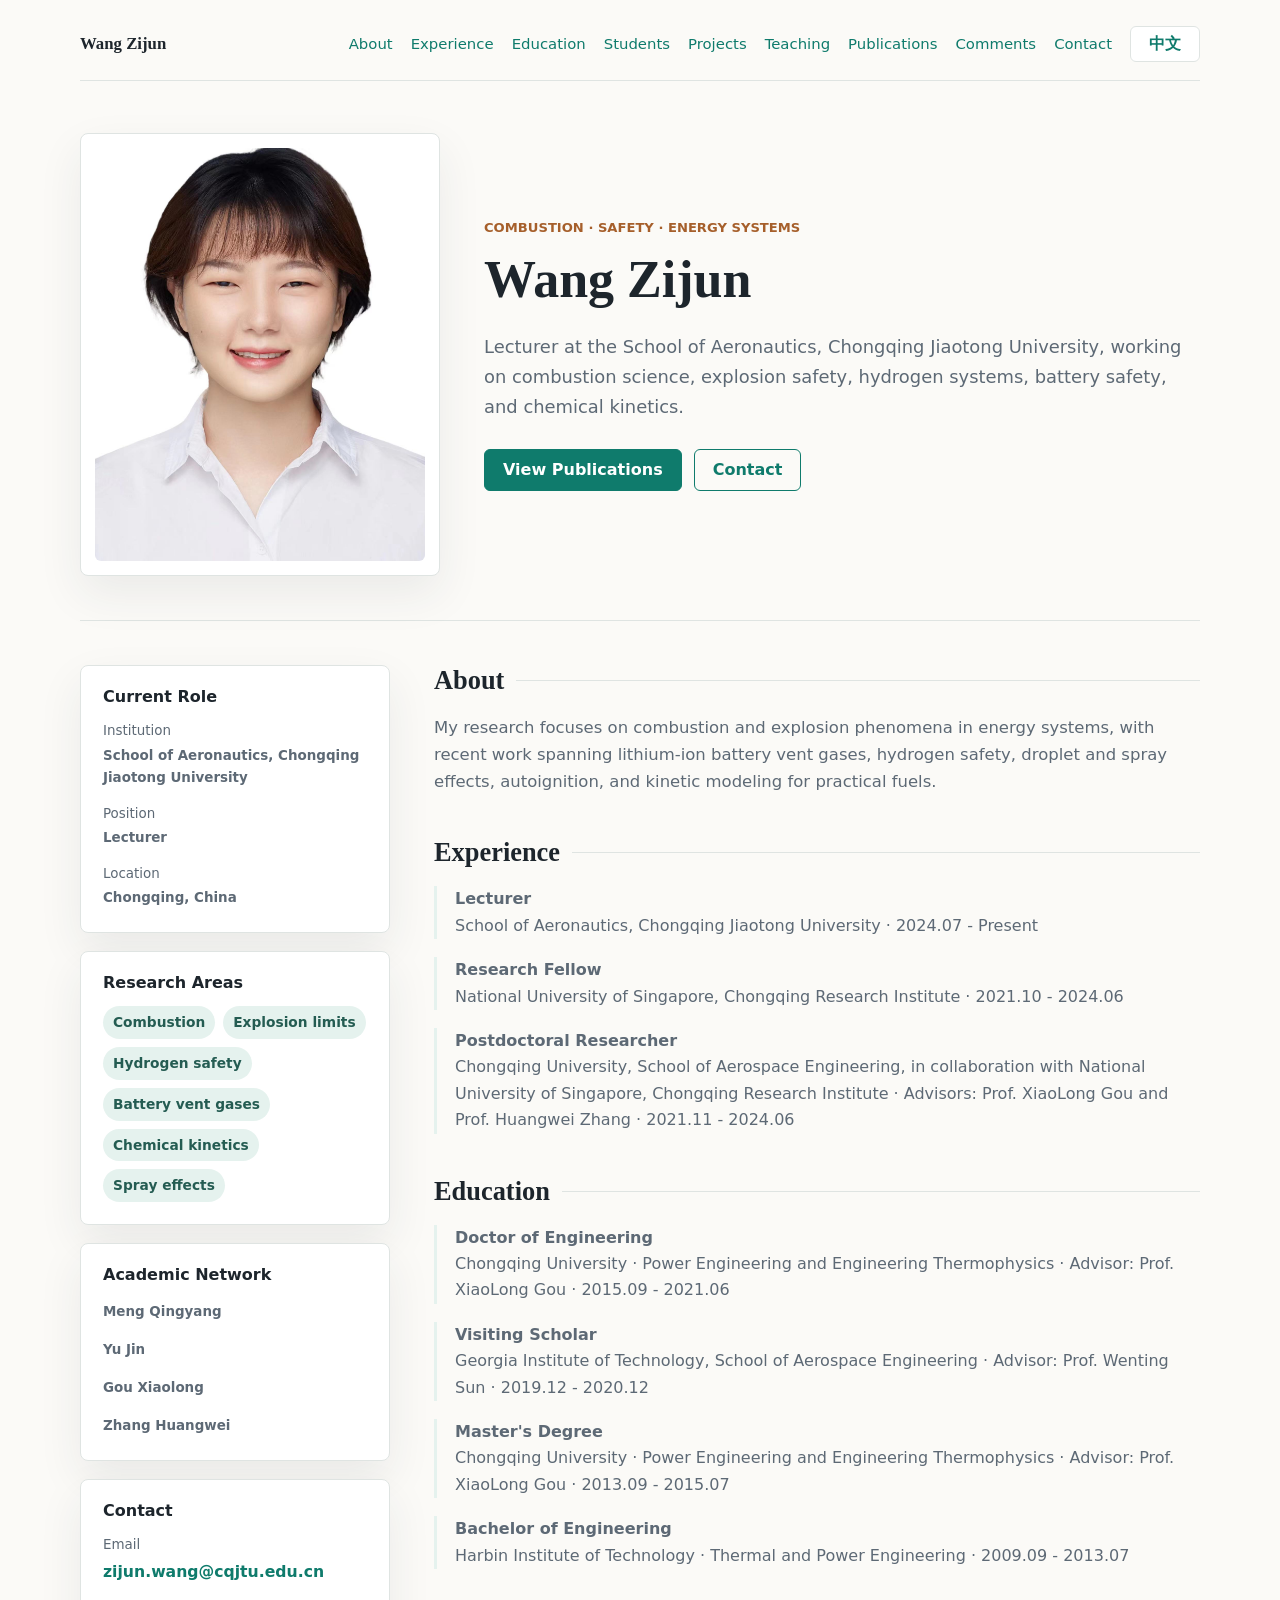
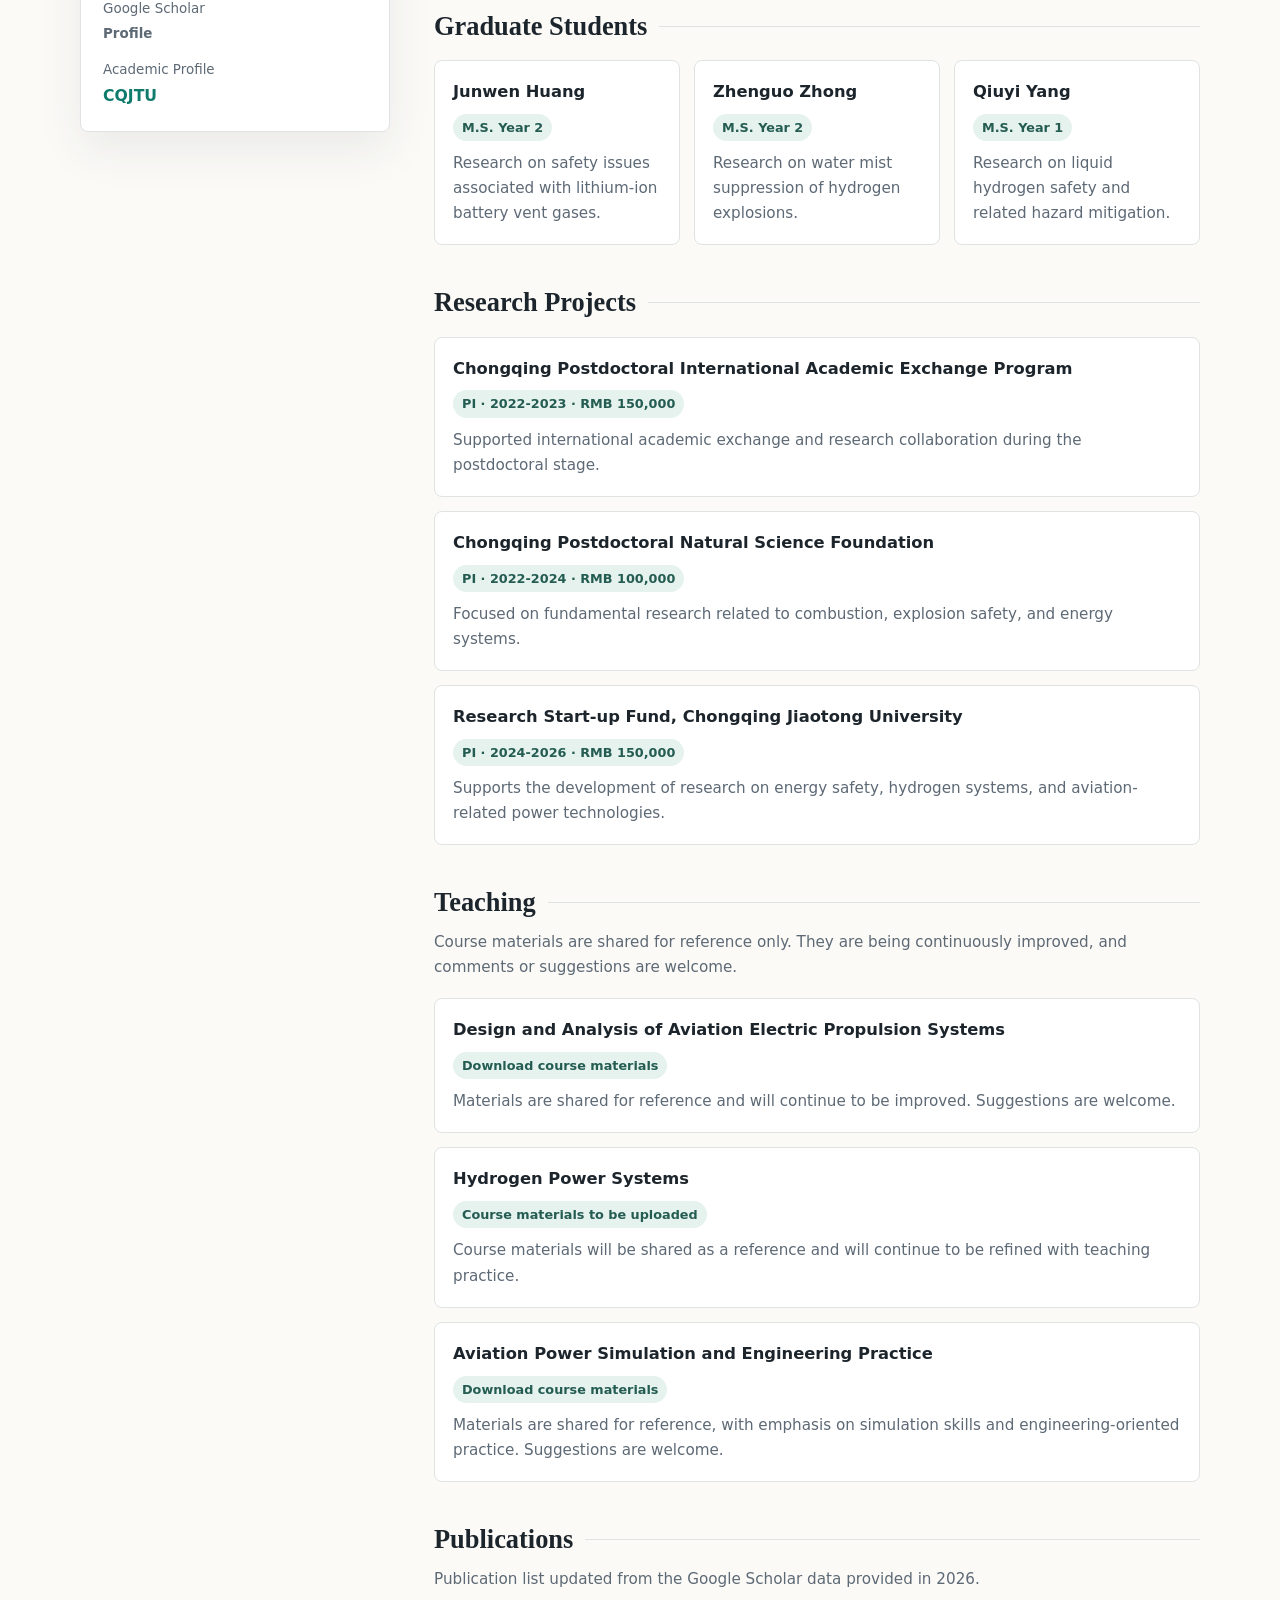
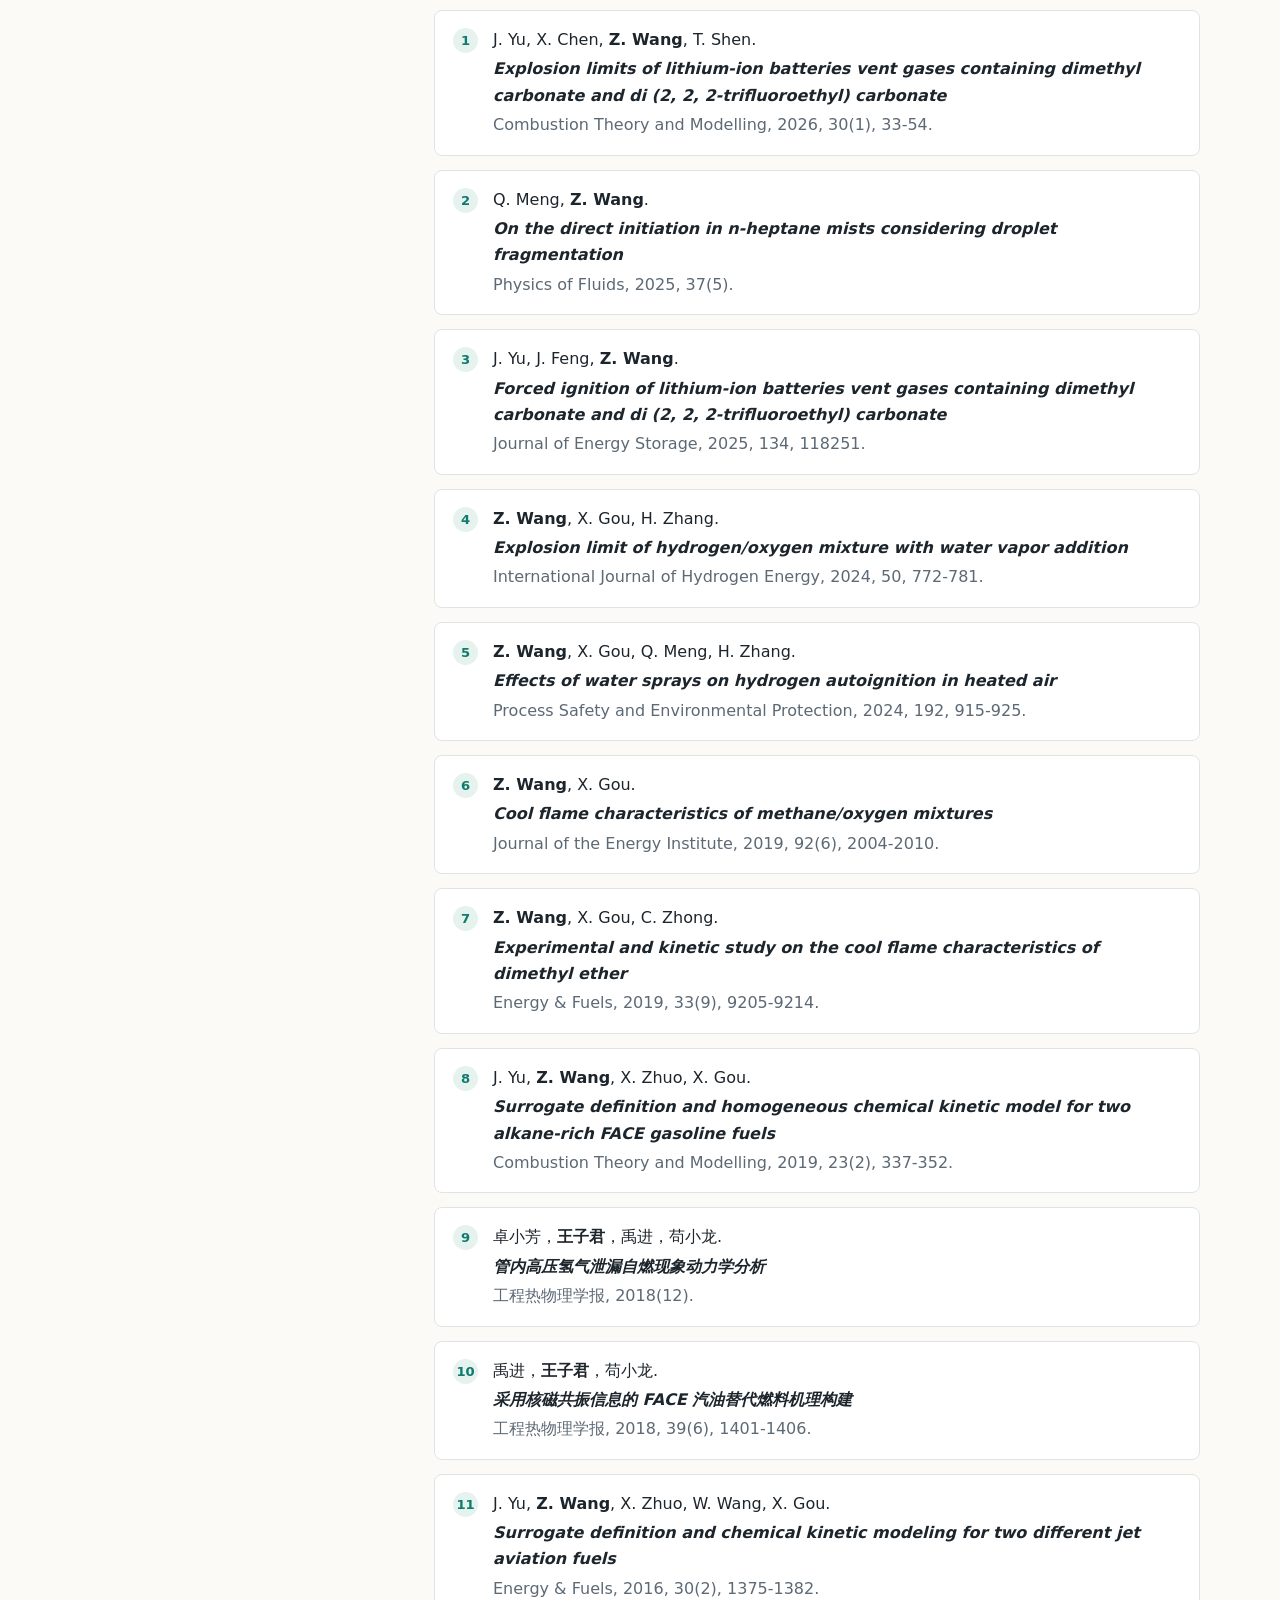
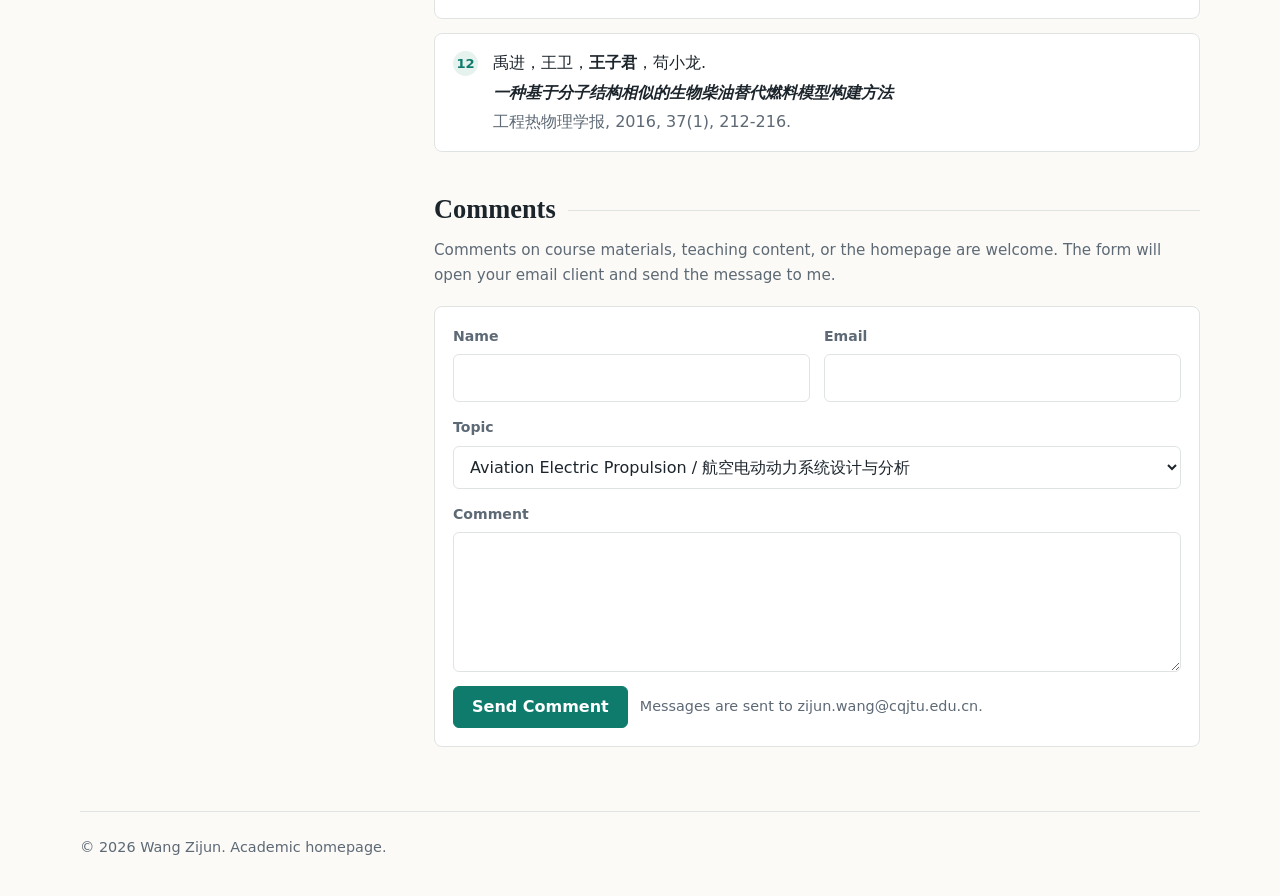
==== index.html @ e77af35c "Add publisher links to publications" ====
<!DOCTYPE html>
<html lang="en">

<head>
    <meta charset="UTF-8">
    <meta name="viewport" content="width=device-width, initial-scale=1.0">
    <meta name="description" content="Academic homepage of Wang Zijun, Lecturer at Chongqing Jiaotong University.">
    <title>Wang Zijun | Academic Homepage</title>
    <style>
        :root {
            --ink: #1d252c;
            --muted: #5d6975;
            --paper: #fbfaf7;
            --panel: #ffffff;
            --line: #dfe4e2;
            --accent: #0f7b6c;
            --accent-soft: #e5f2ee;
            --warm: #a65f2b;
            --shadow: 0 18px 45px rgba(35, 48, 58, 0.08);
        }

        * {
            box-sizing: border-box;
        }

        html {
            scroll-behavior: smooth;
        }

        body {
            margin: 0;
            color: var(--ink);
            background: var(--paper);
            font-family: Inter, ui-sans-serif, system-ui, -apple-system, BlinkMacSystemFont, "Segoe UI", sans-serif;
            line-height: 1.65;
        }

        body[data-lang="en"] .zh,
        body[data-lang="zh"] .en {
            display: none;
        }

        a {
            color: var(--accent);
            text-decoration: none;
            text-underline-offset: 4px;
        }

        a:hover,
        a:focus {
            text-decoration: underline;
        }

        button {
            font: inherit;
        }

        .page {
            width: min(1120px, calc(100% - 40px));
            margin: 0 auto;
        }

        .site-header {
            position: sticky;
            top: 0;
            z-index: 20;
            display: flex;
            align-items: center;
            justify-content: space-between;
            gap: 24px;
            padding: 26px 0 18px;
            background: rgba(251, 250, 247, 0.96);
            border-bottom: 1px solid var(--line);
            backdrop-filter: blur(10px);
        }

        .site-title {
            color: var(--ink);
            font-family: Georgia, "Times New Roman", serif;
            font-size: 1.05rem;
            font-weight: 700;
        }

        .header-actions {
            display: flex;
            align-items: center;
            justify-content: flex-end;
            gap: 18px;
        }

        .nav {
            display: flex;
            flex-wrap: wrap;
            justify-content: flex-end;
            gap: 10px 18px;
            font-size: 0.93rem;
        }

        .language-toggle {
            min-width: 70px;
            min-height: 36px;
            border: 1px solid var(--line);
            border-radius: 6px;
            background: var(--panel);
            color: var(--accent);
            cursor: pointer;
            font-weight: 700;
        }

        .language-toggle:hover,
        .language-toggle:focus {
            border-color: var(--accent);
        }

        .hero {
            display: grid;
            grid-template-columns: minmax(260px, 360px) 1fr;
            gap: 44px;
            align-items: center;
            padding: 52px 0 44px;
            border-bottom: 1px solid var(--line);
        }

        .portrait-wrap {
            background: var(--panel);
            border: 1px solid var(--line);
            border-radius: 8px;
            box-shadow: var(--shadow);
            padding: 14px;
        }

        .profile-image {
            display: block;
            width: 100%;
            aspect-ratio: 4 / 5;
            object-fit: cover;
            border-radius: 6px;
        }

        .eyebrow {
            margin: 0 0 10px;
            color: var(--warm);
            font-size: 0.82rem;
            font-weight: 700;
            letter-spacing: 0;
            text-transform: uppercase;
        }

        h1,
        h2,
        h3 {
            margin: 0;
            line-height: 1.18;
        }

        h1 {
            max-width: 780px;
            font-family: Georgia, "Times New Roman", serif;
            font-size: 3.25rem;
            font-weight: 700;
        }

        .lead {
            max-width: 730px;
            margin: 22px 0 0;
            color: var(--muted);
            font-size: 1.12rem;
        }

        .hero-actions {
            display: flex;
            flex-wrap: wrap;
            gap: 12px;
            margin-top: 28px;
        }

        .button {
            display: inline-flex;
            align-items: center;
            justify-content: center;
            min-height: 42px;
            padding: 0 18px;
            border: 1px solid var(--accent);
            border-radius: 6px;
            background: var(--accent);
            color: #ffffff;
            font-weight: 700;
        }

        .button.secondary {
            background: transparent;
            color: var(--accent);
        }

        .content-grid {
            display: grid;
            grid-template-columns: minmax(220px, 310px) minmax(0, 1fr);
            gap: 44px;
            padding: 44px 0 64px;
        }

        .sidebar {
            position: sticky;
            top: 24px;
            align-self: start;
        }

        .info-panel {
            background: var(--panel);
            border: 1px solid var(--line);
            border-radius: 8px;
            padding: 22px;
            box-shadow: var(--shadow);
        }

        .info-panel + .info-panel {
            margin-top: 18px;
        }

        .info-panel h2 {
            margin-bottom: 14px;
            font-size: 1rem;
        }

        .fact-list,
        .link-list {
            display: grid;
            gap: 14px;
            margin: 0;
            padding: 0;
            list-style: none;
        }

        .fact-list span,
        .link-list span {
            display: block;
            color: var(--muted);
            font-size: 0.84rem;
        }

        .fact-list strong,
        .link-list strong {
            display: block;
            margin-top: 2px;
            font-size: 0.98rem;
        }

        .tag-list {
            display: flex;
            flex-wrap: wrap;
            gap: 8px;
            margin: 0;
            padding: 0;
            list-style: none;
        }

        .tag-list li {
            padding: 5px 10px;
            border-radius: 999px;
            background: var(--accent-soft);
            color: #245c52;
            font-size: 0.86rem;
            font-weight: 650;
        }

        .main-content {
            display: grid;
            gap: 42px;
        }

        section {
            scroll-margin-top: 24px;
        }

        section > h2 {
            display: flex;
            align-items: center;
            gap: 12px;
            margin-bottom: 18px;
            font-family: Georgia, "Times New Roman", serif;
            font-size: 1.65rem;
        }

        section > h2::after {
            content: "";
            height: 1px;
            flex: 1;
            background: var(--line);
        }

        .section-copy {
            max-width: 760px;
            margin: 0;
            color: var(--muted);
            font-size: 1.03rem;
        }

        .timeline {
            display: grid;
            gap: 18px;
            margin: 0;
            padding: 0;
            list-style: none;
        }

        .timeline li {
            padding-left: 18px;
            border-left: 3px solid var(--accent-soft);
        }

        .timeline strong {
            display: block;
            color: var(--ink);
        }

        .timeline span {
            display: block;
            color: var(--muted);
        }

        .student-list {
            display: grid;
            grid-template-columns: repeat(3, minmax(0, 1fr));
            gap: 14px;
            margin: 0;
            padding: 0;
            list-style: none;
        }

        .student-list li {
            min-height: 150px;
            padding: 18px;
            border: 1px solid var(--line);
            border-radius: 8px;
            background: var(--panel);
        }

        .student-list strong {
            display: block;
            font-size: 1.02rem;
        }

        .student-year {
            display: inline-block;
            margin: 8px 0 10px;
            padding: 3px 9px;
            border-radius: 999px;
            background: var(--accent-soft);
            color: #245c52;
            font-size: 0.8rem;
            font-weight: 700;
        }

        .student-list p {
            margin: 0;
            color: var(--muted);
            font-size: 0.95rem;
        }

        .project-list,
        .course-list {
            display: grid;
            gap: 14px;
            margin: 0;
            padding: 0;
            list-style: none;
        }

        .project-list li,
        .course-list li {
            padding: 18px;
            border: 1px solid var(--line);
            border-radius: 8px;
            background: var(--panel);
        }

        .project-list strong,
        .course-list strong {
            display: block;
            font-size: 1.02rem;
        }

        .project-meta,
        .material-status {
            display: inline-block;
            margin: 8px 0 10px;
            padding: 3px 9px;
            border-radius: 999px;
            background: var(--accent-soft);
            color: #245c52;
            font-size: 0.8rem;
            font-weight: 700;
        }

        .material-link {
            color: #245c52;
        }

        .project-list p,
        .course-list p {
            margin: 0;
            color: var(--muted);
            font-size: 0.95rem;
        }

        .teaching-note {
            margin: -6px 0 18px;
            color: var(--muted);
            font-size: 0.95rem;
        }

        .comment-form {
            display: grid;
            gap: 14px;
            padding: 18px;
            border: 1px solid var(--line);
            border-radius: 8px;
            background: var(--panel);
        }

        .form-grid {
            display: grid;
            grid-template-columns: repeat(2, minmax(0, 1fr));
            gap: 14px;
        }

        .form-field {
            display: grid;
            gap: 6px;
        }

        .form-field label {
            color: var(--muted);
            font-size: 0.88rem;
            font-weight: 700;
        }

        .form-field input,
        .form-field select,
        .form-field textarea {
            width: 100%;
            border: 1px solid var(--line);
            border-radius: 6px;
            padding: 10px 12px;
            background: #ffffff;
            color: var(--ink);
            font: inherit;
        }

        .form-field textarea {
            min-height: 140px;
            resize: vertical;
        }

        .form-actions {
            display: flex;
            flex-wrap: wrap;
            align-items: center;
            gap: 12px;
        }

        .form-note {
            margin: 0;
            color: var(--muted);
            font-size: 0.9rem;
        }

        .publication-note {
            margin: -6px 0 18px;
            color: var(--muted);
            font-size: 0.95rem;
        }

        .publication-list {
            display: grid;
            gap: 14px;
            margin: 0;
            padding: 0;
            list-style: none;
            counter-reset: publications;
        }

        .publication-list li {
            position: relative;
            min-height: 54px;
            padding: 16px 18px 16px 58px;
            border: 1px solid var(--line);
            border-radius: 8px;
            background: var(--panel);
        }

        .publication-list li::before {
            counter-increment: publications;
            content: counter(publications);
            position: absolute;
            top: 17px;
            left: 18px;
            width: 25px;
            height: 25px;
            border-radius: 50%;
            background: var(--accent-soft);
            color: var(--accent);
            font-size: 0.82rem;
            font-weight: 800;
            line-height: 25px;
            text-align: center;
        }

        .publication-list em {
            color: var(--ink);
        }

        .publication-title {
            display: block;
            margin: 3px 0;
            color: var(--ink);
            font-style: italic;
            font-weight: 650;
        }

        .journal {
            display: block;
            color: var(--muted);
        }

        .site-footer {
            border-top: 1px solid var(--line);
            padding: 24px 0 36px;
            color: var(--muted);
            font-size: 0.9rem;
        }

        @media (max-width: 820px) {
            .page {
                width: min(100% - 28px, 680px);
            }

            .site-header,
            .header-actions {
                align-items: flex-start;
                flex-direction: column;
            }

            .header-actions {
                gap: 14px;
            }

            .nav {
                justify-content: flex-start;
            }

            .hero,
            .content-grid,
            .student-list,
            .form-grid {
                grid-template-columns: 1fr;
            }

            .hero {
                gap: 28px;
                padding-top: 34px;
            }

            .portrait-wrap {
                max-width: 320px;
            }

            h1 {
                font-size: 2.35rem;
            }

            .sidebar {
                position: static;
            }
        }

        @media (max-width: 520px) {
            body {
                line-height: 1.58;
            }

            .hero-actions {
                align-items: stretch;
                flex-direction: column;
            }

            .button {
                width: 100%;
            }

            .publication-list li {
                padding: 54px 15px 15px;
            }

            .publication-list li::before {
                top: 15px;
                left: 15px;
            }
        }
    </style>
</head>

<body data-lang="en">
    <div class="page">
        <header class="site-header">
            <a class="site-title" href="#">Wang Zijun</a>
            <div class="header-actions">
                <nav class="nav" aria-label="Primary navigation">
                    <a href="#about"><span class="en">About</span><span class="zh">简介</span></a>
                    <a href="#experience"><span class="en">Experience</span><span class="zh">工作经历</span></a>
                    <a href="#education"><span class="en">Education</span><span class="zh">教育背景</span></a>
                    <a href="#students"><span class="en">Students</span><span class="zh">研究生</span></a>
                    <a href="#projects"><span class="en">Projects</span><span class="zh">科研项目</span></a>
                    <a href="#teaching"><span class="en">Teaching</span><span class="zh">教学</span></a>
                    <a href="#publications"><span class="en">Publications</span><span class="zh">论文发表</span></a>
                    <a href="#comments"><span class="en">Comments</span><span class="zh">建议</span></a>
                    <a href="#contact"><span class="en">Contact</span><span class="zh">联系方式</span></a>
                </nav>
                <button class="language-toggle" type="button" data-lang-toggle aria-label="Switch language">
                    <span class="en">中文</span>
                    <span class="zh">EN</span>
                </button>
            </div>
        </header>

        <main>
            <section class="hero" aria-label="Profile introduction">
                <div class="portrait-wrap">
                    <img src="wang_zijun.jpg" alt="Portrait of Wang Zijun" class="profile-image">
                </div>
                <div>
                    <p class="eyebrow">
                        <span class="en">Combustion &middot; Safety &middot; Energy Systems</span>
                        <span class="zh">燃烧 &middot; 安全 &middot; 能源系统</span>
                    </p>
                    <h1>Wang Zijun</h1>
                    <p class="lead">
                        <span class="en">Lecturer at the School of Aeronautics, Chongqing Jiaotong University, working on combustion science, explosion safety, hydrogen systems, battery safety, and chemical kinetics.</span>
                        <span class="zh">重庆交通大学航空学院讲师，主要从事燃烧科学、爆炸安全、氢能安全、锂离子电池安全和化学动力学等方向研究。</span>
                    </p>
                    <div class="hero-actions" aria-label="Quick links">
                        <a class="button" href="#publications"><span class="en">View Publications</span><span class="zh">查看论文</span></a>
                        <a class="button secondary" href="#contact"><span class="en">Contact</span><span class="zh">联系我</span></a>
                    </div>
                </div>
            </section>

            <div class="content-grid">
                <aside class="sidebar" aria-label="Profile details">
                    <div class="info-panel">
                        <h2><span class="en">Current Role</span><span class="zh">当前任职</span></h2>
                        <ul class="fact-list">
                            <li>
                                <span><span class="en">Institution</span><span class="zh">单位</span></span>
                                <strong><a href="http://cqia.cqjtu.edu.cn/info/1295/3762.htm"><span class="en">School of Aeronautics, Chongqing Jiaotong University</span><span class="zh">重庆交通大学航空学院</span></a></strong>
                            </li>
                            <li>
                                <span><span class="en">Position</span><span class="zh">职位</span></span>
                                <strong><span class="en">Lecturer</span><span class="zh">讲师</span></strong>
                            </li>
                            <li>
                                <span><span class="en">Location</span><span class="zh">地点</span></span>
                                <strong><span class="en">Chongqing, China</span><span class="zh">中国重庆</span></strong>
                            </li>
                        </ul>
                    </div>

                    <div class="info-panel">
                        <h2><span class="en">Research Areas</span><span class="zh">研究方向</span></h2>
                        <ul class="tag-list">
                            <li><span class="en">Combustion</span><span class="zh">燃烧</span></li>
                            <li><span class="en">Explosion limits</span><span class="zh">爆炸极限</span></li>
                            <li><span class="en">Hydrogen safety</span><span class="zh">氢能安全</span></li>
                            <li><span class="en">Battery vent gases</span><span class="zh">电池泄放气体</span></li>
                            <li><span class="en">Chemical kinetics</span><span class="zh">化学动力学</span></li>
                            <li><span class="en">Spray effects</span><span class="zh">喷雾效应</span></li>
                        </ul>
                    </div>

                    <div class="info-panel">
                        <h2><span class="en">Academic Network</span><span class="zh">学术关系</span></h2>
                        <ul class="link-list">
                            <li>
                                <strong><a href="https://scholar.google.com/citations?user=BUFHPfIAAAAJ&amp;hl=zh-CN"><span class="en">Meng Qingyang</span><span class="zh">孟庆洋</span></a></strong>
                            </li>
                            <li>
                                <strong><a href="http://yjsgl.cqjtu.edu.cn/gmis/dsfc/dsfcgrxx/9bc7468a7b3bc22e4759a29a65c6a62f"><span class="en">Yu Jin</span><span class="zh">禹进</span></a></strong>
                            </li>
                            <li>
                                <strong><a href="https://cte.cqu.edu.cn/szdw/jslb/gxl.htm"><span class="en">Gou Xiaolong</span><span class="zh">苟小龙</span></a></strong>
                            </li>
                            <li>
                                <strong><a href="https://blog.nus.edu.sg/huangwei/"><span class="en">Zhang Huangwei</span><span class="zh">张黄伟</span></a></strong>
                            </li>
                        </ul>
                    </div>

                    <div class="info-panel" id="contact">
                        <h2><span class="en">Contact</span><span class="zh">联系方式</span></h2>
                        <ul class="link-list">
                            <li>
                                <span><span class="en">Email</span><span class="zh">邮箱</span></span>
                                <strong><a href="mailto:zijun.wang@cqjtu.edu.cn">zijun.wang@cqjtu.edu.cn</a></strong>
                            </li>
                            <li>
                                <span>Google Scholar</span>
                                <strong><a href="https://scholar.google.com.hk/citations?hl=zh-CN&amp;user=TY1vSZoAAAAJ&amp;view_op=list_works"><span class="en">Profile</span><span class="zh">学术主页</span></a></strong>
                            </li>
                            <li>
                                <span><span class="en">Academic Profile</span><span class="zh">学院主页</span></span>
                                <strong><a href="http://cqia.cqjtu.edu.cn/info/1295/3762.htm">CQJTU</a></strong>
                            </li>
                        </ul>
                    </div>
                </aside>

                <div class="main-content">
                    <section id="about">
                        <h2><span class="en">About</span><span class="zh">简介</span></h2>
                        <p class="section-copy">
                            <span class="en">My research focuses on combustion and explosion phenomena in energy systems, with recent work spanning lithium-ion battery vent gases, hydrogen safety, droplet and spray effects, autoignition, and kinetic modeling for practical fuels.</span>
                            <span class="zh">我的研究聚焦能源系统中的燃烧与爆炸现象，近期工作涉及锂离子电池泄放气体、氢能安全、液滴与喷雾效应、自燃以及实际燃料化学动力学建模等方向。</span>
                        </p>
                    </section>

                    <section id="experience">
                        <h2><span class="en">Experience</span><span class="zh">工作经历</span></h2>
                        <ul class="timeline">
                            <li>
                                <strong><span class="en">Lecturer</span><span class="zh">讲师</span></strong>
                                <span><span class="en">School of Aeronautics, Chongqing Jiaotong University &middot; 2024.07 - Present</span><span class="zh">重庆交通大学航空学院 &middot; 2024.07 - 至今</span></span>
                            </li>
                            <li>
                                <strong><span class="en">Research Fellow</span><span class="zh">Research Fellow</span></strong>
                                <span><span class="en">National University of Singapore, Chongqing Research Institute &middot; 2021.10 - 2024.06</span><span class="zh">新加坡国立大学重庆研究院 &middot; 2021.10 - 2024.06</span></span>
                            </li>
                            <li>
                                <strong><span class="en">Postdoctoral Researcher</span><span class="zh">博士后研究人员</span></strong>
                                <span><span class="en">Chongqing University, School of Aerospace Engineering, in collaboration with National University of Singapore, Chongqing Research Institute &middot; Advisors: Prof. XiaoLong Gou and Prof. Huangwei Zhang &middot; 2021.11 - 2024.06</span><span class="zh">重庆大学航空航天学院，与新加坡国立大学重庆研究院合作 &middot; 合作导师：苟小龙教授、张黄伟教授 &middot; 2021.11 - 2024.06</span></span>
                            </li>
                        </ul>
                    </section>

                    <section id="education">
                        <h2><span class="en">Education</span><span class="zh">教育背景</span></h2>
                        <ul class="timeline">
                            <li>
                                <strong><span class="en">Doctor of Engineering</span><span class="zh">工学博士</span></strong>
                                <span><span class="en">Chongqing University &middot; Power Engineering and Engineering Thermophysics &middot; Advisor: Prof. XiaoLong Gou &middot; 2015.09 - 2021.06</span><span class="zh">重庆大学 &middot; 动力工程及工程热物理 &middot; 导师：苟小龙教授 &middot; 2015.09 - 2021.06</span></span>
                            </li>
                            <li>
                                <strong><span class="en">Visiting Scholar</span><span class="zh">访问学者</span></strong>
                                <span><span class="en">Georgia Institute of Technology, School of Aerospace Engineering &middot; Advisor: Prof. Wenting Sun &middot; 2019.12 - 2020.12</span><span class="zh">佐治亚理工学院航空航天工程学院 &middot; 导师：Prof. Wenting Sun &middot; 2019.12 - 2020.12</span></span>
                            </li>
                            <li>
                                <strong><span class="en">Master's Degree</span><span class="zh">硕士</span></strong>
                                <span><span class="en">Chongqing University &middot; Power Engineering and Engineering Thermophysics &middot; Advisor: Prof. XiaoLong Gou &middot; 2013.09 - 2015.07</span><span class="zh">重庆大学 &middot; 动力工程及工程热物理 &middot; 导师：苟小龙教授 &middot; 2013.09 - 2015.07</span></span>
                            </li>
                            <li>
                                <strong><span class="en">Bachelor of Engineering</span><span class="zh">工学学士</span></strong>
                                <span><span class="en">Harbin Institute of Technology &middot; Thermal and Power Engineering &middot; 2009.09 - 2013.07</span><span class="zh">哈尔滨工业大学 &middot; 热能与动力工程 &middot; 2009.09 - 2013.07</span></span>
                            </li>
                        </ul>
                    </section>

                    <section id="students">
                        <h2><span class="en">Graduate Students</span><span class="zh">指导研究生</span></h2>
                        <ul class="student-list">
                            <li>
                                <strong><span class="en">Junwen Huang</span><span class="zh">黄俊文</span></strong>
                                <span class="student-year"><span class="en">M.S. Year 2</span><span class="zh">硕士二年级</span></span>
                                <p><span class="en">Research on safety issues associated with lithium-ion battery vent gases.</span><span class="zh">从事锂离子电池排气安全相关研究。</span></p>
                            </li>
                            <li>
                                <strong><span class="en">Zhenguo Zhong</span><span class="zh">钟振国</span></strong>
                                <span class="student-year"><span class="en">M.S. Year 2</span><span class="zh">硕士二年级</span></span>
                                <p><span class="en">Research on water mist suppression of hydrogen explosions.</span><span class="zh">从事水雾抑制氢气爆炸相关研究。</span></p>
                            </li>
                            <li>
                                <strong><span class="en">Qiuyi Yang</span><span class="zh">杨秋怡</span></strong>
                                <span class="student-year"><span class="en">M.S. Year 1</span><span class="zh">硕士一年级</span></span>
                                <p><span class="en">Research on liquid hydrogen safety and related hazard mitigation.</span><span class="zh">从事液氢安全及相关风险防控研究。</span></p>
                            </li>
                        </ul>
                    </section>

                    <section id="projects">
                        <h2><span class="en">Research Projects</span><span class="zh">科研项目</span></h2>
                        <ul class="project-list">
                            <li>
                                <strong><span class="en">Chongqing Postdoctoral International Academic Exchange Program</span><span class="zh">重庆市博士后国际学术交流计划</span></strong>
                                <span class="project-meta"><span class="en">PI · 2022-2023 · RMB 150,000</span><span class="zh">主持 · 2022-2023 · 15万元</span></span>
                                <p><span class="en">Supported international academic exchange and research collaboration during the postdoctoral stage.</span><span class="zh">支持博士后阶段国际学术交流与科研合作。</span></p>
                            </li>
                            <li>
                                <strong><span class="en">Chongqing Postdoctoral Natural Science Foundation</span><span class="zh">重庆市博士后自然科学基金</span></strong>
                                <span class="project-meta"><span class="en">PI · 2022-2024 · RMB 100,000</span><span class="zh">主持 · 2022-2024 · 10万元</span></span>
                                <p><span class="en">Focused on fundamental research related to combustion, explosion safety, and energy systems.</span><span class="zh">围绕燃烧、爆炸安全与能源系统相关基础问题开展研究。</span></p>
                            </li>
                            <li>
                                <strong><span class="en">Research Start-up Fund, Chongqing Jiaotong University</span><span class="zh">重庆交通大学科研启动经费</span></strong>
                                <span class="project-meta"><span class="en">PI · 2024-2026 · RMB 150,000</span><span class="zh">主持 · 2024-2026 · 15万元</span></span>
                                <p><span class="en">Supports the development of research on energy safety, hydrogen systems, and aviation-related power technologies.</span><span class="zh">支持能源安全、氢能系统与航空动力相关方向的研究工作开展。</span></p>
                            </li>
                        </ul>
                    </section>

                    <section id="teaching">
                        <h2><span class="en">Teaching</span><span class="zh">教学相关</span></h2>
                        <p class="teaching-note">
                            <span class="en">Course materials are shared for reference only. They are being continuously improved, and comments or suggestions are welcome.</span>
                            <span class="zh">课程资料仅作学习交流参考，内容持续优化中，欢迎大家提出意见和建议。</span>
                        </p>
                        <ul class="course-list">
                            <li>
                                <strong><span class="en">Design and Analysis of Aviation Electric Propulsion Systems</span><span class="zh">航空电动动力系统设计与分析</span></strong>
                                <span class="material-status"><a class="material-link" href="materials/aviation-electric-propulsion.zip" download><span class="en">Download course materials</span><span class="zh">下载课件</span></a></span>
                                <p><span class="en">Materials are shared for reference and will continue to be improved. Suggestions are welcome.</span><span class="zh">课件仅作学习交流参考，内容持续优化中，欢迎大家提出意见和建议。</span></p>
                            </li>
                            <li>
                                <strong><span class="en">Hydrogen Power Systems</span><span class="zh">氢动力系统</span></strong>
                                <span class="material-status"><span class="en">Course materials to be uploaded</span><span class="zh">课件待上传</span></span>
                                <p><span class="en">Course materials will be shared as a reference and will continue to be refined with teaching practice.</span><span class="zh">后续将上传课程课件，并结合教学实践持续完善。</span></p>
                            </li>
                            <li>
                                <strong><span class="en">Aviation Power Simulation and Engineering Practice</span><span class="zh">航空动力仿真与工程实践</span></strong>
                                <span class="material-status"><a class="material-link" href="materials/aviation-power-simulation-practice.pdf" download><span class="en">Download course materials</span><span class="zh">下载课件</span></a></span>
                                <p><span class="en">Materials are shared for reference, with emphasis on simulation skills and engineering-oriented practice. Suggestions are welcome.</span><span class="zh">课件仅作学习交流参考，重点服务于仿真能力培养与工程实践训练，内容持续优化中，欢迎大家提出意见和建议。</span></p>
                            </li>
                        </ul>
                    </section>

                    <section id="publications">
                        <h2><span class="en">Publications</span><span class="zh">论文发表</span></h2>
                        <p class="publication-note">
                            <span class="en">Publication list updated from the Google Scholar data provided in 2026.</span>
                            <span class="zh">论文列表已根据你提供的 Google Scholar 数据更新。</span>
                        </p>
                        <ol class="publication-list">
                            <li>J. Yu, X. Chen, <strong>Z. Wang</strong>, T. Shen. <a class="publication-title" href="https://doi.org/10.1080/13647830.2025.2575757" target="_blank" rel="noopener">Explosion limits of lithium-ion batteries vent gases containing dimethyl carbonate and di (2, 2, 2-trifluoroethyl) carbonate</a><span class="journal">Combustion Theory and Modelling, 2026, 30(1), 33-54.</span></li>
                            <li>Q. Meng, <strong>Z. Wang</strong>. <a class="publication-title" href="https://doi.org/10.1063/5.0265885" target="_blank" rel="noopener">On the direct initiation in n-heptane mists considering droplet fragmentation</a><span class="journal">Physics of Fluids, 2025, 37(5).</span></li>
                            <li>J. Yu, J. Feng, <strong>Z. Wang</strong>. <a class="publication-title" href="https://doi.org/10.1016/j.est.2025.118251" target="_blank" rel="noopener">Forced ignition of lithium-ion batteries vent gases containing dimethyl carbonate and di (2, 2, 2-trifluoroethyl) carbonate</a><span class="journal">Journal of Energy Storage, 2025, 134, 118251.</span></li>
                            <li><strong>Z. Wang</strong>, X. Gou, H. Zhang. <a class="publication-title" href="https://doi.org/10.1016/j.ijhydene.2023.06.321" target="_blank" rel="noopener">Explosion limit of hydrogen/oxygen mixture with water vapor addition</a><span class="journal">International Journal of Hydrogen Energy, 2024, 50, 772-781.</span></li>
                            <li><strong>Z. Wang</strong>, X. Gou, Q. Meng, H. Zhang. <a class="publication-title" href="https://doi.org/10.1016/j.psep.2024.10.069" target="_blank" rel="noopener">Effects of water sprays on hydrogen autoignition in heated air</a><span class="journal">Process Safety and Environmental Protection, 2024, 192, 915-925.</span></li>
                            <li><strong>Z. Wang</strong>, X. Gou. <a class="publication-title" href="https://doi.org/10.1016/j.joei.2018.10.011" target="_blank" rel="noopener">Cool flame characteristics of methane/oxygen mixtures</a><span class="journal">Journal of the Energy Institute, 2019, 92(6), 2004-2010.</span></li>
                            <li><strong>Z. Wang</strong>, X. Gou, C. Zhong. <a class="publication-title" href="https://doi.org/10.1021/acs.energyfuels.9b01711" target="_blank" rel="noopener">Experimental and kinetic study on the cool flame characteristics of dimethyl ether</a><span class="journal">Energy &amp; Fuels, 2019, 33(9), 9205-9214.</span></li>
                            <li>J. Yu, <strong>Z. Wang</strong>, X. Zhuo, X. Gou. <a class="publication-title" href="https://doi.org/10.1080/13647830.2018.1532114" target="_blank" rel="noopener">Surrogate definition and homogeneous chemical kinetic model for two alkane-rich FACE gasoline fuels</a><span class="journal">Combustion Theory and Modelling, 2019, 23(2), 337-352.</span></li>
                            <li>卓小芳，<strong>王子君</strong>，禹进，苟小龙. <a class="publication-title" href="https://s.wanfangdata.com.cn/paper?q=%E7%AE%A1%E5%86%85%E9%AB%98%E5%8E%8B%E6%B0%A2%E6%B0%94%E6%B3%84%E6%BC%8F%E8%87%AA%E7%87%83%E7%8E%B0%E8%B1%A1%E5%8A%A8%E5%8A%9B%E5%AD%A6%E5%88%86%E6%9E%90" target="_blank" rel="noopener">管内高压氢气泄漏自燃现象动力学分析</a><span class="journal">工程热物理学报, 2018(12).</span></li>
                            <li>禹进，<strong>王子君</strong>，苟小龙. <a class="publication-title" href="https://s.wanfangdata.com.cn/paper?q=%E9%87%87%E7%94%A8%E6%A0%B8%E7%A3%81%E5%85%B1%E6%8C%AF%E4%BF%A1%E6%81%AF%E7%9A%84%20FACE%20%E6%B1%BD%E6%B2%B9%E6%9B%BF%E4%BB%A3%E7%87%83%E6%96%99%E6%9C%BA%E7%90%86%E6%9E%84%E5%BB%BA" target="_blank" rel="noopener">采用核磁共振信息的 FACE 汽油替代燃料机理构建</a><span class="journal">工程热物理学报, 2018, 39(6), 1401-1406.</span></li>
                            <li>J. Yu, <strong>Z. Wang</strong>, X. Zhuo, W. Wang, X. Gou. <a class="publication-title" href="https://doi.org/10.1021/acs.energyfuels.5b02717" target="_blank" rel="noopener">Surrogate definition and chemical kinetic modeling for two different jet aviation fuels</a><span class="journal">Energy &amp; Fuels, 2016, 30(2), 1375-1382.</span></li>
                            <li>禹进，王卫，<strong>王子君</strong>，苟小龙. <a class="publication-title" href="https://s.wanfangdata.com.cn/paper?q=%E4%B8%80%E7%A7%8D%E5%9F%BA%E4%BA%8E%E5%88%86%E5%AD%90%E7%BB%93%E6%9E%84%E7%9B%B8%E4%BC%BC%E7%9A%84%E7%94%9F%E7%89%A9%E6%9F%B4%E6%B2%B9%E6%9B%BF%E4%BB%A3%E7%87%83%E6%96%99%E6%A8%A1%E5%9E%8B%E6%9E%84%E5%BB%BA%E6%96%B9%E6%B3%95" target="_blank" rel="noopener">一种基于分子结构相似的生物柴油替代燃料模型构建方法</a><span class="journal">工程热物理学报, 2016, 37(1), 212-216.</span></li>
                        </ol>
                    </section>

                    <section id="comments">
                        <h2><span class="en">Comments</span><span class="zh">建议反馈</span></h2>
                        <p class="teaching-note">
                            <span class="en">Comments on course materials, teaching content, or the homepage are welcome. The form will open your email client and send the message to me.</span>
                            <span class="zh">欢迎对课程资料、教学内容或网页提出建议。填写后将调用邮件客户端发送给我。</span>
                        </p>
                        <form class="comment-form" data-comment-form>
                            <div class="form-grid">
                                <div class="form-field">
                                    <label for="comment-name"><span class="en">Name</span><span class="zh">姓名</span></label>
                                    <input id="comment-name" name="name" type="text" autocomplete="name">
                                </div>
                                <div class="form-field">
                                    <label for="comment-email"><span class="en">Email</span><span class="zh">邮箱</span></label>
                                    <input id="comment-email" name="email" type="email" autocomplete="email">
                                </div>
                            </div>
                            <div class="form-field">
                                <label for="comment-topic"><span class="en">Topic</span><span class="zh">建议主题</span></label>
                                <select id="comment-topic" name="topic">
                                    <option value="Aviation Electric Propulsion / 航空电动动力系统设计与分析">Aviation Electric Propulsion / 航空电动动力系统设计与分析</option>
                                    <option value="Hydrogen Power Systems / 氢动力系统">Hydrogen Power Systems / 氢动力系统</option>
                                    <option value="Aviation Power Simulation / 航空动力仿真与工程实践">Aviation Power Simulation / 航空动力仿真与工程实践</option>
                                    <option value="Homepage / 网页内容">Homepage / 网页内容</option>
                                    <option value="Other / 其他">Other / 其他</option>
                                </select>
                            </div>
                            <div class="form-field">
                                <label for="comment-message"><span class="en">Comment</span><span class="zh">建议内容</span></label>
                                <textarea id="comment-message" name="message" required></textarea>
                            </div>
                            <div class="form-actions">
                                <button class="button" type="submit"><span class="en">Send Comment</span><span class="zh">发送建议</span></button>
                                <p class="form-note"><span class="en">Messages are sent to zijun.wang@cqjtu.edu.cn.</span><span class="zh">建议将发送至 zijun.wang@cqjtu.edu.cn。</span></p>
                            </div>
                        </form>
                    </section>
                </div>
            </div>
        </main>

        <footer class="site-footer">
            <span class="en">&copy; 2026 Wang Zijun. Academic homepage.</span>
            <span class="zh">&copy; 2026 王子君。个人学术主页。</span>
        </footer>
    </div>

    <script>
        (() => {
            const storageKey = "wang-zijun-homepage-language";
            const toggle = document.querySelector("[data-lang-toggle]");
            const setLanguage = (language) => {
                const nextLanguage = language === "zh" ? "zh" : "en";
                document.body.dataset.lang = nextLanguage;
                document.documentElement.lang = nextLanguage === "zh" ? "zh-CN" : "en";
                if (toggle) {
                    toggle.setAttribute("aria-pressed", String(nextLanguage === "zh"));
                }
                localStorage.setItem(storageKey, nextLanguage);
            };

            setLanguage(localStorage.getItem(storageKey) || "en");

            if (toggle) {
                toggle.addEventListener("click", () => {
                    setLanguage(document.body.dataset.lang === "zh" ? "en" : "zh");
                });
            }

            const commentForm = document.querySelector("[data-comment-form]");
            if (commentForm) {
                commentForm.addEventListener("submit", (event) => {
                    event.preventDefault();
                    const formData = new FormData(commentForm);
                    const name = formData.get("name") || "Anonymous";
                    const email = formData.get("email") || "Not provided";
                    const topic = formData.get("topic") || "General comment";
                    const message = formData.get("message") || "";
                    const subject = `[Homepage Comment] ${topic}`;
                    const body = [
                        `Name: ${name}`,
                        `Email: ${email}`,
                        `Topic: ${topic}`,
                        "",
                        "Comment:",
                        message
                    ].join("\n");
                    window.location.href = `mailto:zijun.wang@cqjtu.edu.cn?subject=${encodeURIComponent(subject)}&body=${encodeURIComponent(body)}`;
                });
            }
        })();
    </script>
</body>

</html>
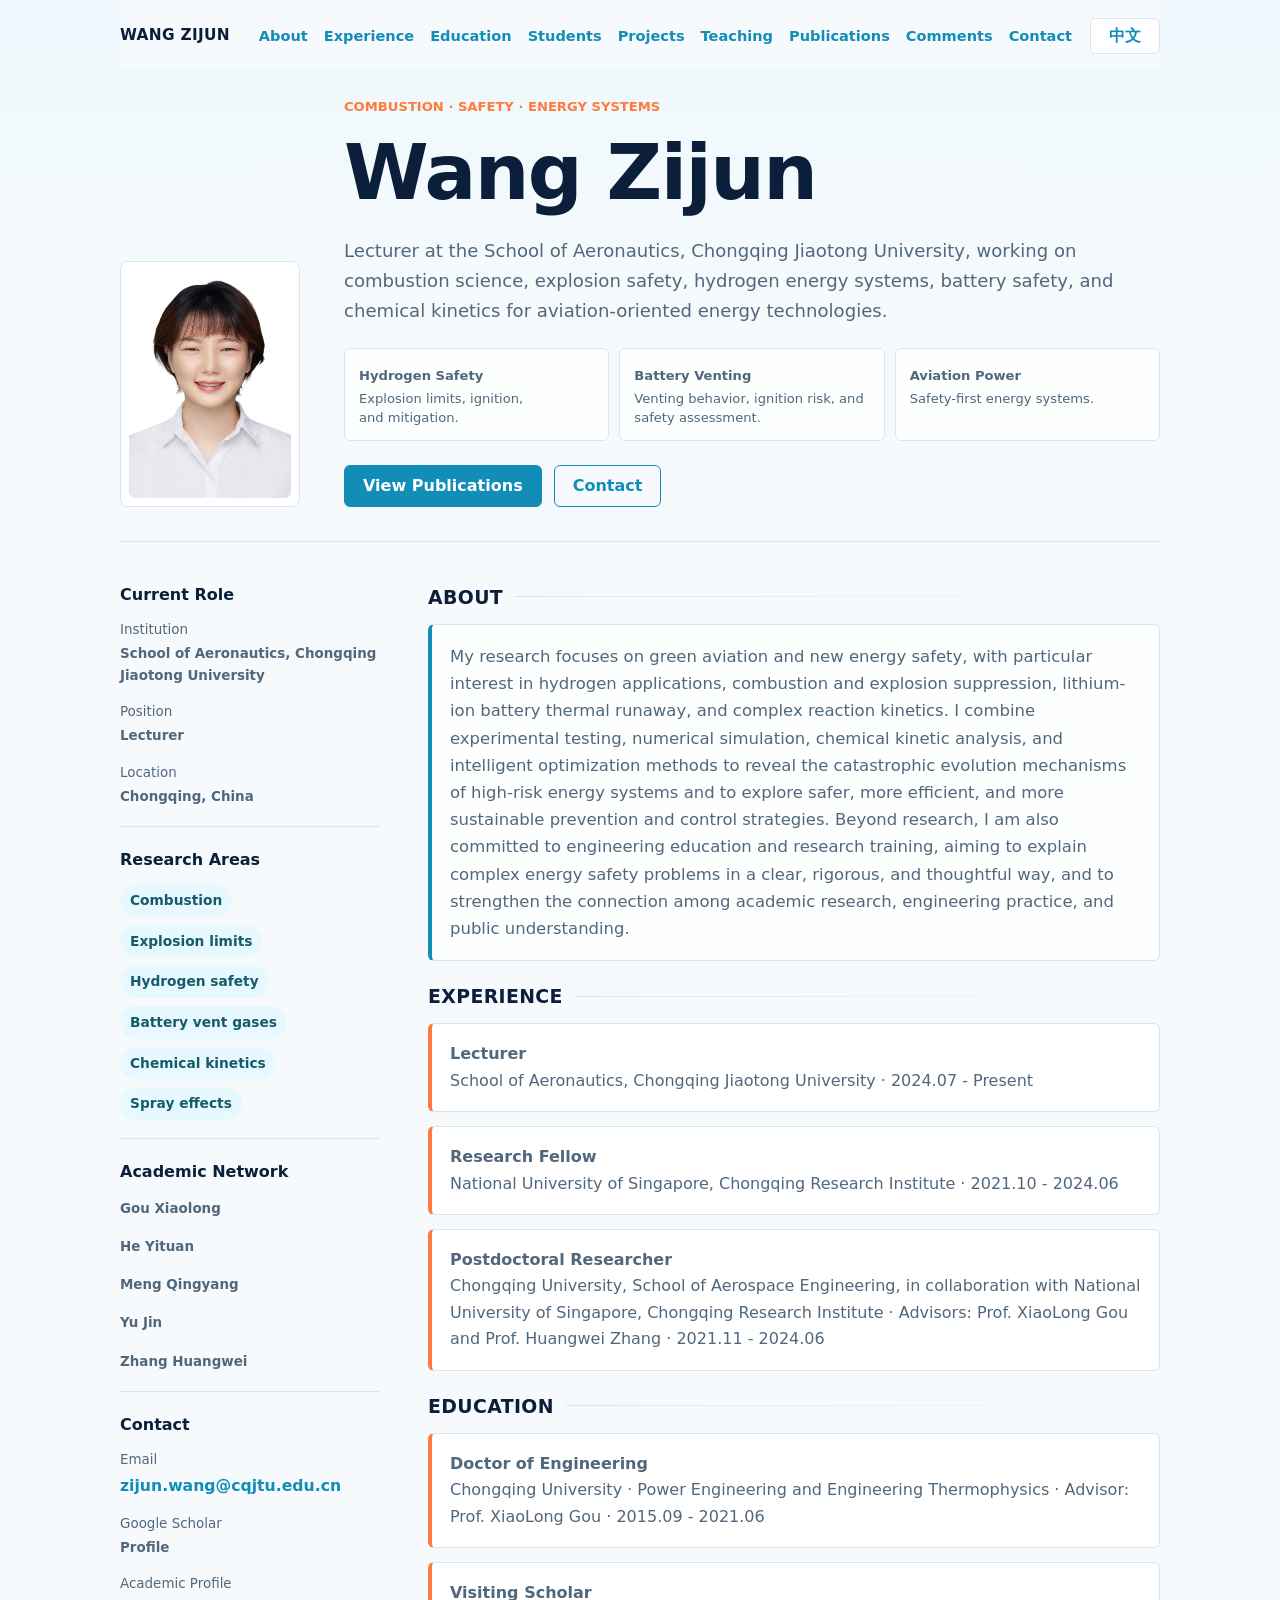
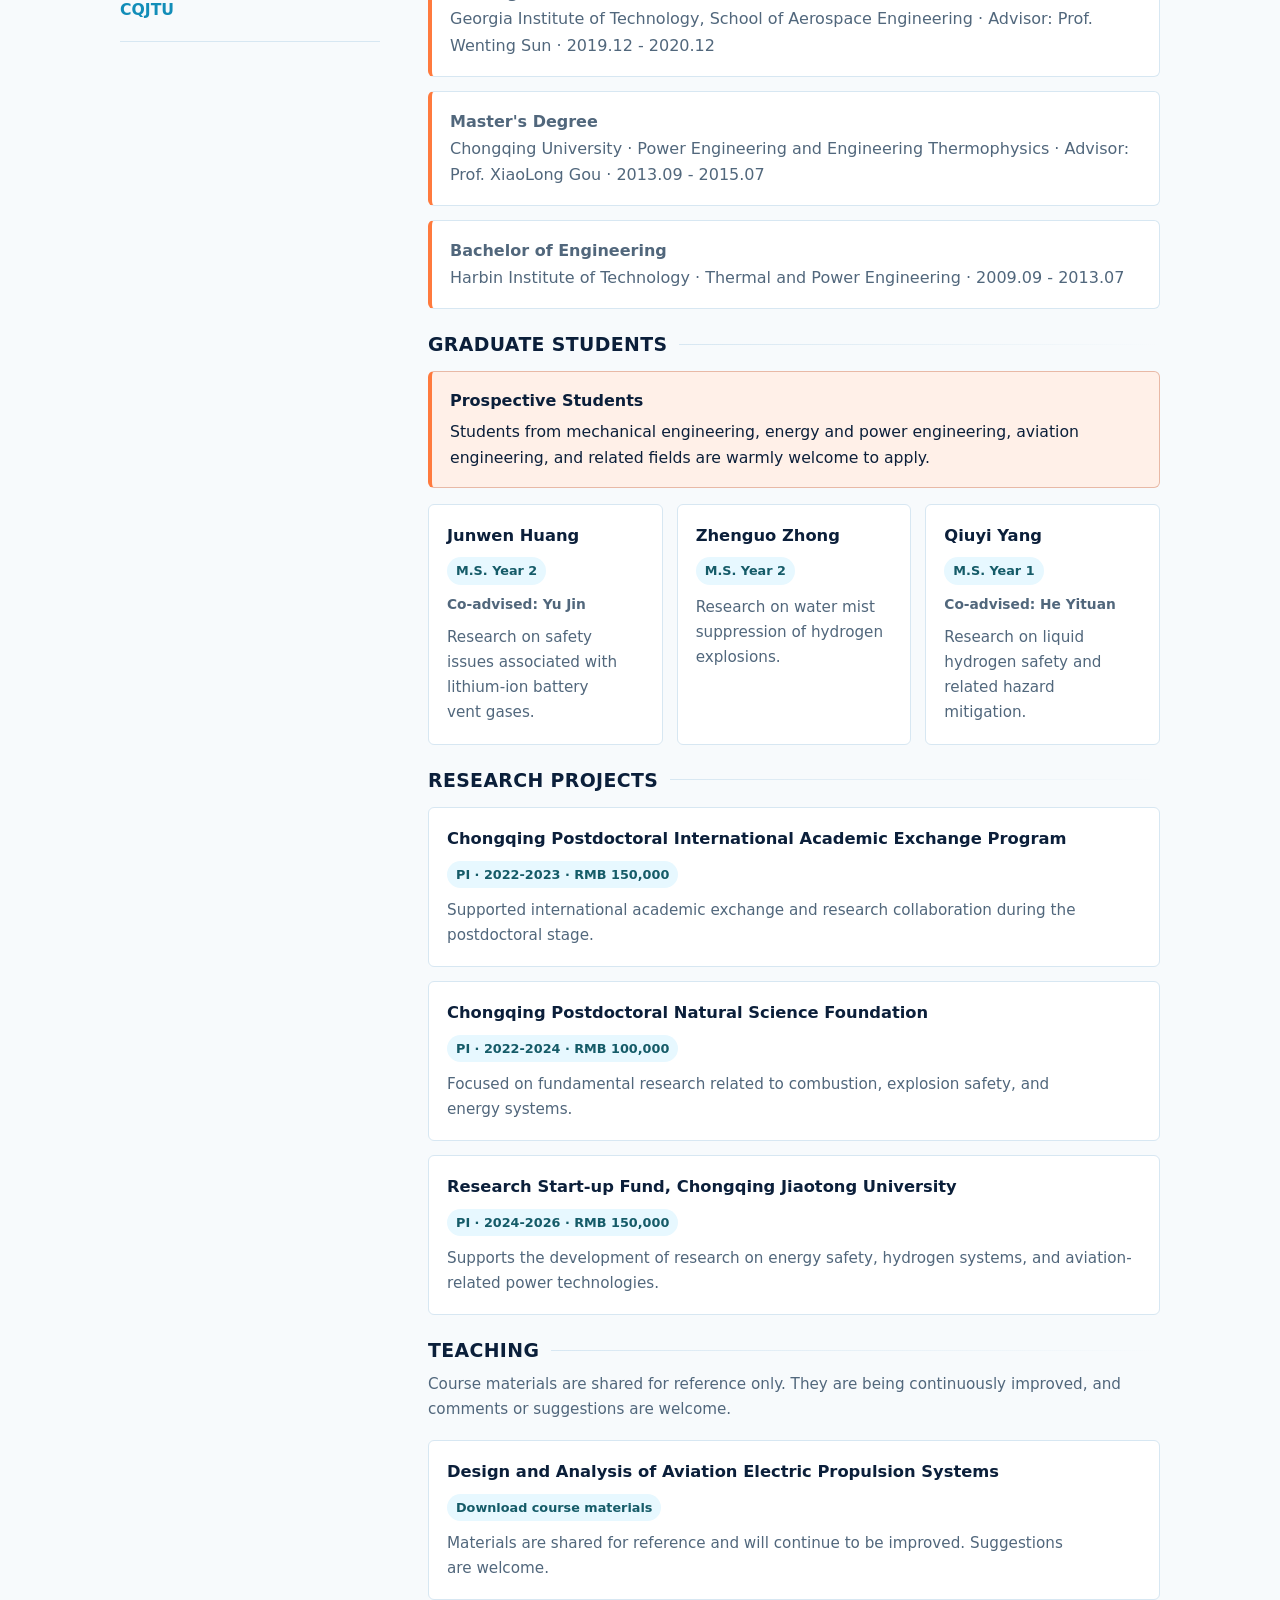
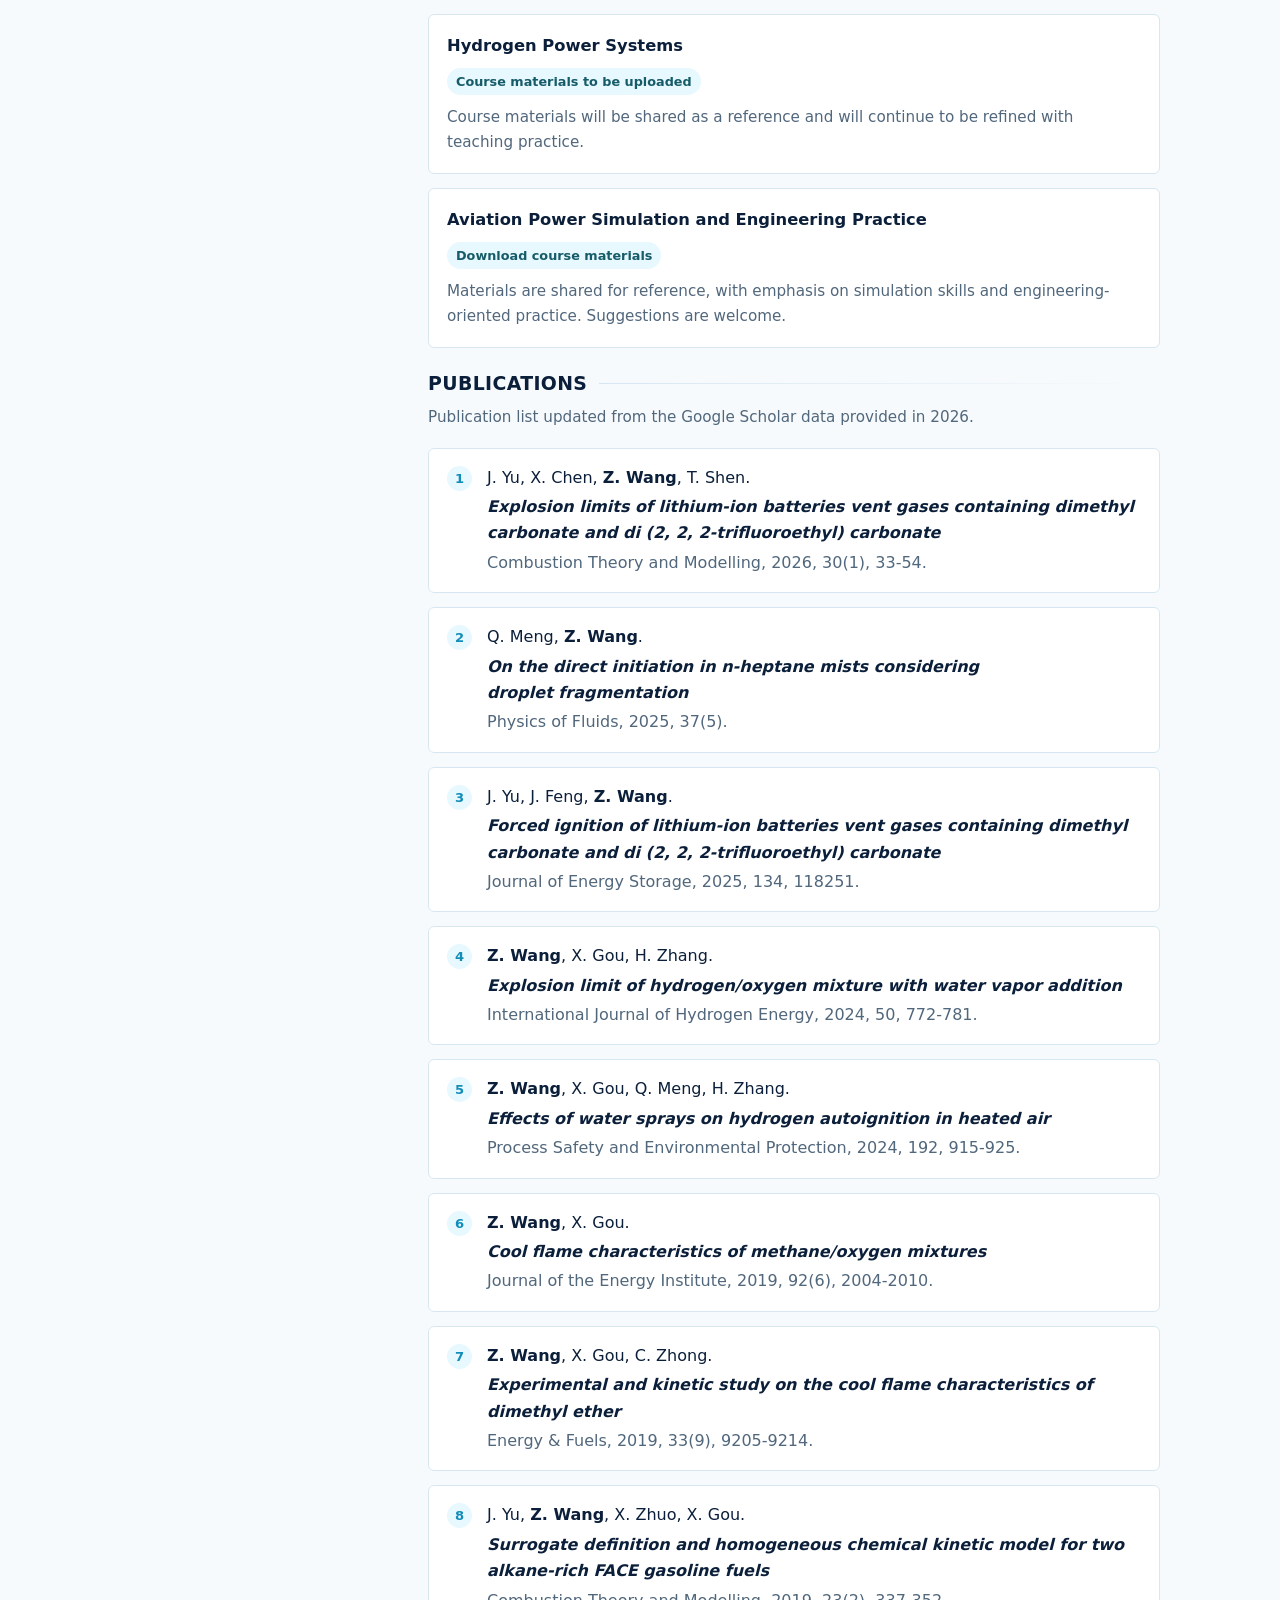
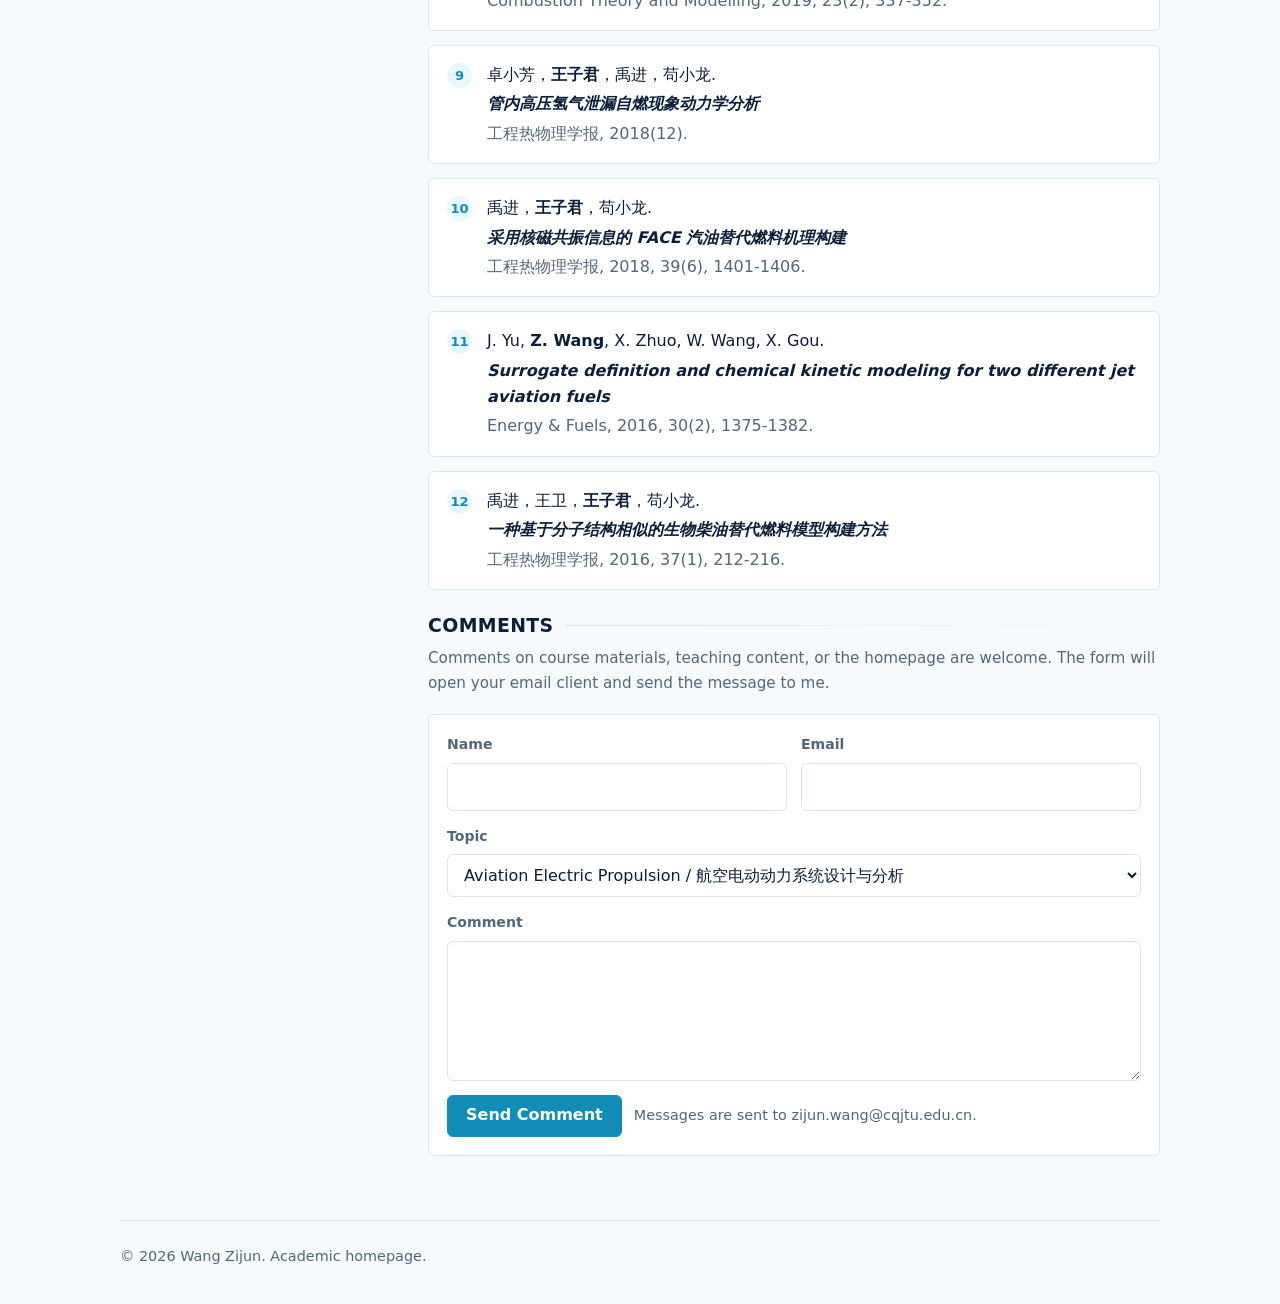
==== commit df5e3df1: "Update academic homepage profile style" ====
--- a/index.html
+++ b/index.html
@@ -8,15 +8,20 @@
     <title>Wang Zijun | Academic Homepage</title>
     <style>
         :root {
-            --ink: #1d252c;
-            --muted: #5d6975;
-            --paper: #fbfaf7;
+            color-scheme: light;
+            --ink: #0b1f3a;
+            --muted: #51677c;
+            --paper: #f7fafc;
             --panel: #ffffff;
-            --line: #dfe4e2;
-            --accent: #0f7b6c;
-            --accent-soft: #e5f2ee;
-            --warm: #a65f2b;
-            --shadow: 0 18px 45px rgba(35, 48, 58, 0.08);
+            --line: #d7e7f2;
+            --accent: #128db8;
+            --accent-strong: #0b1f3a;
+            --accent-bright: #2ec7ff;
+            --accent-soft: #e7f8ff;
+            --safety: #ff7a3d;
+            --safety-soft: #fff0e8;
+            --runway: #243e58;
+            --shadow: 0 10px 28px rgba(11, 31, 58, 0.07);
         }
 
         * {
@@ -30,14 +35,38 @@
         body {
             margin: 0;
             color: var(--ink);
-            background: var(--paper);
-            font-family: Inter, ui-sans-serif, system-ui, -apple-system, BlinkMacSystemFont, "Segoe UI", sans-serif;
+            background:
+                linear-gradient(180deg, #eef8fc 0, #f7fafc 360px),
+                var(--paper);
+            background-size: auto;
+            font-family: Inter, "IBM Plex Sans", "Source Sans 3", "Noto Sans SC", "Source Han Sans SC", ui-sans-serif, system-ui, -apple-system, BlinkMacSystemFont, "Segoe UI", sans-serif;
             line-height: 1.65;
+            transition: background 180ms ease, color 180ms ease;
         }
 
         body[data-lang="en"] .zh,
         body[data-lang="zh"] .en {
             display: none;
+        }
+
+        .zh {
+            word-break: auto-phrase;
+            line-break: loose;
+            text-wrap: pretty;
+        }
+
+        h1,
+        h2,
+        h3,
+        p,
+        li,
+        a,
+        button,
+        label,
+        .signal-card,
+        .info-panel,
+        .publication-title {
+            text-wrap: pretty;
         }
 
         a {
@@ -56,7 +85,7 @@
         }
 
         .page {
-            width: min(1120px, calc(100% - 40px));
+            width: min(1040px, calc(100% - 44px));
             margin: 0 auto;
         }
 
@@ -68,17 +97,18 @@
             align-items: center;
             justify-content: space-between;
             gap: 24px;
-            padding: 26px 0 18px;
-            background: rgba(251, 250, 247, 0.96);
-            border-bottom: 1px solid var(--line);
+            padding: 18px 0 14px;
+            background: color-mix(in srgb, var(--paper) 94%, transparent);
+            border-bottom: 0;
             backdrop-filter: blur(10px);
         }
 
         .site-title {
             color: var(--ink);
-            font-family: Georgia, "Times New Roman", serif;
-            font-size: 1.05rem;
-            font-weight: 700;
+            font-size: 0.96rem;
+            font-weight: 800;
+            letter-spacing: 0.02em;
+            text-transform: uppercase;
         }
 
         .header-actions {
@@ -88,12 +118,19 @@
             gap: 18px;
         }
 
+        .control-strip {
+            display: flex;
+            align-items: center;
+            gap: 10px;
+        }
+
         .nav {
             display: flex;
             flex-wrap: wrap;
             justify-content: flex-end;
-            gap: 10px 18px;
-            font-size: 0.93rem;
+            gap: 8px 16px;
+            font-size: 0.91rem;
+            font-weight: 650;
         }
 
         .language-toggle {
@@ -114,34 +151,42 @@
 
         .hero {
             display: grid;
-            grid-template-columns: minmax(260px, 360px) 1fr;
-            gap: 44px;
-            align-items: center;
-            padding: 52px 0 44px;
+            grid-template-columns: 190px minmax(0, 1fr);
+            gap: 34px;
+            align-items: end;
+            margin-top: 28px;
+            padding: 0 0 34px;
             border-bottom: 1px solid var(--line);
         }
 
         .portrait-wrap {
+            position: relative;
+            width: 180px;
+            justify-self: start;
             background: var(--panel);
             border: 1px solid var(--line);
             border-radius: 8px;
-            box-shadow: var(--shadow);
-            padding: 14px;
+            box-shadow: none;
+            padding: 8px;
+        }
+
+        .portrait-wrap::after {
+            display: none;
         }
 
         .profile-image {
             display: block;
             width: 100%;
-            aspect-ratio: 4 / 5;
+            height: 228px;
             object-fit: cover;
             border-radius: 6px;
         }
 
         .eyebrow {
             margin: 0 0 10px;
-            color: var(--warm);
+            color: var(--safety);
             font-size: 0.82rem;
-            font-weight: 700;
+            font-weight: 800;
             letter-spacing: 0;
             text-transform: uppercase;
         }
@@ -155,23 +200,51 @@
 
         h1 {
             max-width: 780px;
-            font-family: Georgia, "Times New Roman", serif;
-            font-size: 3.25rem;
-            font-weight: 700;
+            font-size: clamp(2.5rem, 6vw, 5.3rem);
+            font-weight: 850;
+            letter-spacing: -0.02em;
         }
 
         .lead {
-            max-width: 730px;
-            margin: 22px 0 0;
-            color: var(--muted);
-            font-size: 1.12rem;
+            max-width: 800px;
+            margin: 18px 0 0;
+            color: var(--muted);
+            font-size: 1.13rem;
+        }
+
+        .hero-signal {
+            display: grid;
+            grid-template-columns: repeat(3, minmax(0, 1fr));
+            gap: 10px;
+            margin-top: 22px;
+        }
+
+        .signal-card {
+            min-height: 82px;
+            padding: 13px 14px;
+            border: 1px solid var(--line);
+            border-radius: 6px;
+            background: color-mix(in srgb, var(--panel) 82%, transparent);
+        }
+
+        .signal-card strong {
+            display: block;
+            font-size: 0.92rem;
+        }
+
+        .signal-card span {
+            display: block;
+            margin-top: 4px;
+            color: var(--muted);
+            font-size: 0.82rem;
+            line-height: 1.45;
         }
 
         .hero-actions {
             display: flex;
             flex-wrap: wrap;
             gap: 12px;
-            margin-top: 28px;
+            margin-top: 24px;
         }
 
         .button {
@@ -194,8 +267,8 @@
 
         .content-grid {
             display: grid;
-            grid-template-columns: minmax(220px, 310px) minmax(0, 1fr);
-            gap: 44px;
+            grid-template-columns: 260px minmax(0, 1fr);
+            gap: 48px;
             padding: 44px 0 64px;
         }
 
@@ -206,15 +279,16 @@
         }
 
         .info-panel {
-            background: var(--panel);
-            border: 1px solid var(--line);
-            border-radius: 8px;
-            padding: 22px;
-            box-shadow: var(--shadow);
+            background: transparent;
+            border: 0;
+            border-bottom: 1px solid var(--line);
+            border-radius: 0;
+            padding: 0 0 18px;
+            box-shadow: none;
         }
 
         .info-panel + .info-panel {
-            margin-top: 18px;
+            margin-top: 24px;
         }
 
         .info-panel h2 {
@@ -258,14 +332,14 @@
             padding: 5px 10px;
             border-radius: 999px;
             background: var(--accent-soft);
-            color: #245c52;
+            color: #155b68;
             font-size: 0.86rem;
             font-weight: 650;
         }
 
         .main-content {
             display: grid;
-            gap: 42px;
+            gap: 24px;
         }
 
         section {
@@ -276,36 +350,46 @@
             display: flex;
             align-items: center;
             gap: 12px;
-            margin-bottom: 18px;
-            font-family: Georgia, "Times New Roman", serif;
-            font-size: 1.65rem;
+            margin-bottom: 16px;
+            font-size: 1.18rem;
+            font-weight: 850;
+            letter-spacing: 0.02em;
+            text-transform: uppercase;
         }
 
         section > h2::after {
             content: "";
             height: 1px;
             flex: 1;
-            background: var(--line);
+            background: linear-gradient(90deg, var(--line), transparent);
         }
 
         .section-copy {
             max-width: 760px;
             margin: 0;
+            padding: 18px;
+            border: 1px solid var(--line);
+            border-left: 4px solid var(--accent);
+            border-radius: 6px;
+            background: color-mix(in srgb, var(--panel) 82%, transparent);
             color: var(--muted);
             font-size: 1.03rem;
         }
 
         .timeline {
             display: grid;
-            gap: 18px;
+            gap: 14px;
             margin: 0;
             padding: 0;
             list-style: none;
         }
 
         .timeline li {
-            padding-left: 18px;
-            border-left: 3px solid var(--accent-soft);
+            padding: 17px 18px;
+            border: 1px solid var(--line);
+            border-left: 4px solid var(--safety);
+            border-radius: 6px;
+            background: var(--panel);
         }
 
         .timeline strong {
@@ -331,8 +415,9 @@
             min-height: 150px;
             padding: 18px;
             border: 1px solid var(--line);
-            border-radius: 8px;
+            border-radius: 6px;
             background: var(--panel);
+            box-shadow: none;
         }
 
         .student-list strong {
@@ -346,15 +431,41 @@
             padding: 3px 9px;
             border-radius: 999px;
             background: var(--accent-soft);
-            color: #245c52;
+            color: #155b68;
             font-size: 0.8rem;
             font-weight: 700;
         }
 
+        .student-advisor {
+            display: block;
+            margin: -2px 0 10px;
+            color: var(--muted);
+            font-size: 0.86rem;
+            font-weight: 650;
+        }
+
         .student-list p {
             margin: 0;
             color: var(--muted);
             font-size: 0.95rem;
+        }
+
+        .admission-note {
+            margin: 0 0 16px;
+            padding: 16px 18px;
+            border: 1px solid color-mix(in srgb, var(--safety) 42%, var(--line));
+            border-left: 4px solid var(--safety);
+            border-radius: 6px;
+            background: var(--safety-soft);
+            color: var(--ink);
+            font-size: 0.98rem;
+        }
+
+        .admission-note strong {
+            display: block;
+            margin-bottom: 4px;
+            color: var(--ink);
+            font-size: 1rem;
         }
 
         .project-list,
@@ -370,8 +481,9 @@
         .course-list li {
             padding: 18px;
             border: 1px solid var(--line);
-            border-radius: 8px;
+            border-radius: 6px;
             background: var(--panel);
+            box-shadow: none;
         }
 
         .project-list strong,
@@ -387,13 +499,13 @@
             padding: 3px 9px;
             border-radius: 999px;
             background: var(--accent-soft);
-            color: #245c52;
+            color: #155b68;
             font-size: 0.8rem;
             font-weight: 700;
         }
 
         .material-link {
-            color: #245c52;
+            color: #155b68;
         }
 
         .project-list p,
@@ -414,8 +526,9 @@
             gap: 14px;
             padding: 18px;
             border: 1px solid var(--line);
-            border-radius: 8px;
+            border-radius: 6px;
             background: var(--panel);
+            box-shadow: none;
         }
 
         .form-grid {
@@ -485,8 +598,9 @@
             min-height: 54px;
             padding: 16px 18px 16px 58px;
             border: 1px solid var(--line);
-            border-radius: 8px;
+            border-radius: 6px;
             background: var(--panel);
+            box-shadow: none;
         }
 
         .publication-list li::before {
@@ -518,6 +632,11 @@
             font-weight: 650;
         }
 
+        .publication-title:hover,
+        .publication-title:focus {
+            color: var(--accent);
+        }
+
         .journal {
             display: block;
             color: var(--muted);
@@ -549,9 +668,15 @@
                 justify-content: flex-start;
             }
 
+            .control-strip {
+                width: 100%;
+                justify-content: space-between;
+            }
+
             .hero,
             .content-grid,
             .student-list,
+            .hero-signal,
             .form-grid {
                 grid-template-columns: 1fr;
             }
@@ -562,7 +687,7 @@
             }
 
             .portrait-wrap {
-                max-width: 320px;
+                max-width: 230px;
             }
 
             h1 {
@@ -586,6 +711,11 @@
 
             .button {
                 width: 100%;
+            }
+
+            .control-strip {
+                align-items: stretch;
+                flex-direction: column;
             }
 
             .publication-list li {
@@ -616,10 +746,12 @@
                     <a href="#comments"><span class="en">Comments</span><span class="zh">建议</span></a>
                     <a href="#contact"><span class="en">Contact</span><span class="zh">联系方式</span></a>
                 </nav>
-                <button class="language-toggle" type="button" data-lang-toggle aria-label="Switch language">
-                    <span class="en">中文</span>
-                    <span class="zh">EN</span>
-                </button>
+                <div class="control-strip">
+                    <button class="language-toggle" type="button" data-lang-toggle aria-label="Switch language">
+                        <span class="en">中文</span>
+                        <span class="zh">EN</span>
+                    </button>
+                </div>
             </div>
         </header>
 
@@ -635,9 +767,23 @@
                     </p>
                     <h1>Wang Zijun</h1>
                     <p class="lead">
-                        <span class="en">Lecturer at the School of Aeronautics, Chongqing Jiaotong University, working on combustion science, explosion safety, hydrogen systems, battery safety, and chemical kinetics.</span>
-                        <span class="zh">重庆交通大学航空学院讲师，主要从事燃烧科学、爆炸安全、氢能安全、锂离子电池安全和化学动力学等方向研究。</span>
+                        <span class="en">Lecturer at the School of Aeronautics, Chongqing Jiaotong University, working on combustion science, explosion safety, hydrogen energy systems, battery safety, and chemical kinetics for aviation-oriented energy technologies.</span>
+                        <span class="zh">重庆交通大学航空学院讲师，围绕航空能源与动力系统中的燃烧、爆炸与安全问题开展研究，重点关注氢能安全、锂离子电池排气风险、喷雾抑爆、自燃特性和燃料化学动力学建模。</span>
                     </p>
+                    <div class="hero-signal" aria-label="Research signals">
+                        <div class="signal-card">
+                            <strong><span class="en">Hydrogen Safety</span><span class="zh">氢能安全</span></strong>
+                            <span><span class="en">Explosion limits, ignition, and mitigation.</span><span class="zh">爆炸极限、自燃与风险抑制。</span></span>
+                        </div>
+                        <div class="signal-card">
+                            <strong><span class="en">Battery Venting</span><span class="zh">电池排气</span></strong>
+                            <span><span class="en">Venting behavior, ignition risk, and safety assessment.</span><span class="zh">排气行为、点火风险与安全评估。</span></span>
+                        </div>
+                        <div class="signal-card">
+                            <strong><span class="en">Aviation Power</span><span class="zh">航空动力</span></strong>
+                            <span><span class="en">Safety-first energy systems.</span><span class="zh">安全优先的能源与动力系统。</span></span>
+                        </div>
+                    </div>
                     <div class="hero-actions" aria-label="Quick links">
                         <a class="button" href="#publications"><span class="en">View Publications</span><span class="zh">查看论文</span></a>
                         <a class="button secondary" href="#contact"><span class="en">Contact</span><span class="zh">联系我</span></a>
@@ -681,13 +827,16 @@
                         <h2><span class="en">Academic Network</span><span class="zh">学术关系</span></h2>
                         <ul class="link-list">
                             <li>
+                                <strong><a href="https://cte.cqu.edu.cn/szdw/jslb/gxl.htm"><span class="en">Gou Xiaolong</span><span class="zh">苟小龙</span></a></strong>
+                            </li>
+                            <li>
+                                <strong><a href="http://yjsgl.cqjtu.edu.cn/gmis/dsfc/dsfcgrxx/c005ca382363525301009c33460d1215"><span class="en">He Yituan</span><span class="zh">何义团</span></a></strong>
+                            </li>
+                            <li>
                                 <strong><a href="https://scholar.google.com/citations?user=BUFHPfIAAAAJ&amp;hl=zh-CN"><span class="en">Meng Qingyang</span><span class="zh">孟庆洋</span></a></strong>
                             </li>
                             <li>
                                 <strong><a href="http://yjsgl.cqjtu.edu.cn/gmis/dsfc/dsfcgrxx/9bc7468a7b3bc22e4759a29a65c6a62f"><span class="en">Yu Jin</span><span class="zh">禹进</span></a></strong>
-                            </li>
-                            <li>
-                                <strong><a href="https://cte.cqu.edu.cn/szdw/jslb/gxl.htm"><span class="en">Gou Xiaolong</span><span class="zh">苟小龙</span></a></strong>
                             </li>
                             <li>
                                 <strong><a href="https://blog.nus.edu.sg/huangwei/"><span class="en">Zhang Huangwei</span><span class="zh">张黄伟</span></a></strong>
@@ -718,8 +867,8 @@
                     <section id="about">
                         <h2><span class="en">About</span><span class="zh">简介</span></h2>
                         <p class="section-copy">
-                            <span class="en">My research focuses on combustion and explosion phenomena in energy systems, with recent work spanning lithium-ion battery vent gases, hydrogen safety, droplet and spray effects, autoignition, and kinetic modeling for practical fuels.</span>
-                            <span class="zh">我的研究聚焦能源系统中的燃烧与爆炸现象，近期工作涉及锂离子电池泄放气体、氢能安全、液滴与喷雾效应、自燃以及实际燃料化学动力学建模等方向。</span>
+                            <span class="en">My research focuses on green aviation and new energy safety, with particular interest in hydrogen applications, combustion and explosion suppression, lithium-ion battery thermal runaway, and complex reaction kinetics. I combine experimental testing, numerical simulation, chemical kinetic analysis, and intelligent optimization methods to reveal the catastrophic evolution mechanisms of high-risk energy systems and to explore safer, more efficient, and more sustainable prevention and control strategies. Beyond research, I am also committed to engineering education and research training, aiming to explain complex energy safety problems in a clear, rigorous, and thoughtful way, and to strengthen the connection among academic research, engineering practice, and public understanding.</span>
+                            <span class="zh">我主要从事绿色航空与新能源安全相关研究，关注氢能应用、燃烧与爆炸抑制、锂电池热失控及复杂反应动力学等问题。我的研究结合实验测试、数值模拟、化学反应机理分析与智能优化方法，致力于揭示高风险能源系统中的灾变演化规律，并探索更安全、高效、可持续的防控策略。除科研工作外，我也长期关注工程教育与科研训练，希望以清晰、严谨而富有温度的方式，将复杂的能源安全问题讲明白，推动学术研究、工程应用与公众理解之间的连接。</span>
                         </p>
                     </section>
 
@@ -765,10 +914,16 @@
 
                     <section id="students">
                         <h2><span class="en">Graduate Students</span><span class="zh">指导研究生</span></h2>
+                        <p class="admission-note">
+                            <strong><span class="en">Prospective Students</span><span class="zh">招生信息</span></strong>
+                            <span class="en">Students from mechanical engineering, energy and power engineering, aviation engineering, and related fields are warmly welcome to apply.</span>
+                            <span class="zh">欢迎机械工程、能源与动力工程、航空工程等相关专业的学生报考。</span>
+                        </p>
                         <ul class="student-list">
                             <li>
                                 <strong><span class="en">Junwen Huang</span><span class="zh">黄俊文</span></strong>
                                 <span class="student-year"><span class="en">M.S. Year 2</span><span class="zh">硕士二年级</span></span>
+                                <span class="student-advisor"><span class="en">Co-advised: Yu Jin</span><span class="zh">合作指导：禹进</span></span>
                                 <p><span class="en">Research on safety issues associated with lithium-ion battery vent gases.</span><span class="zh">从事锂离子电池排气安全相关研究。</span></p>
                             </li>
                             <li>
@@ -779,6 +934,7 @@
                             <li>
                                 <strong><span class="en">Qiuyi Yang</span><span class="zh">杨秋怡</span></strong>
                                 <span class="student-year"><span class="en">M.S. Year 1</span><span class="zh">硕士一年级</span></span>
+                                <span class="student-advisor"><span class="en">Co-advised: He Yituan</span><span class="zh">合作指导：何义团</span></span>
                                 <p><span class="en">Research on liquid hydrogen safety and related hazard mitigation.</span><span class="zh">从事液氢安全及相关风险防控研究。</span></p>
                             </li>
                         </ul>
@@ -901,7 +1057,7 @@
 
     <script>
         (() => {
-            const storageKey = "wang-zijun-homepage-language";
+            const languageStorageKey = "wang-zijun-homepage-language";
             const toggle = document.querySelector("[data-lang-toggle]");
             const setLanguage = (language) => {
                 const nextLanguage = language === "zh" ? "zh" : "en";
@@ -910,10 +1066,10 @@
                 if (toggle) {
                     toggle.setAttribute("aria-pressed", String(nextLanguage === "zh"));
                 }
-                localStorage.setItem(storageKey, nextLanguage);
+                localStorage.setItem(languageStorageKey, nextLanguage);
             };
 
-            setLanguage(localStorage.getItem(storageKey) || "en");
+            setLanguage(localStorage.getItem(languageStorageKey) || "en");
 
             if (toggle) {
                 toggle.addEventListener("click", () => {
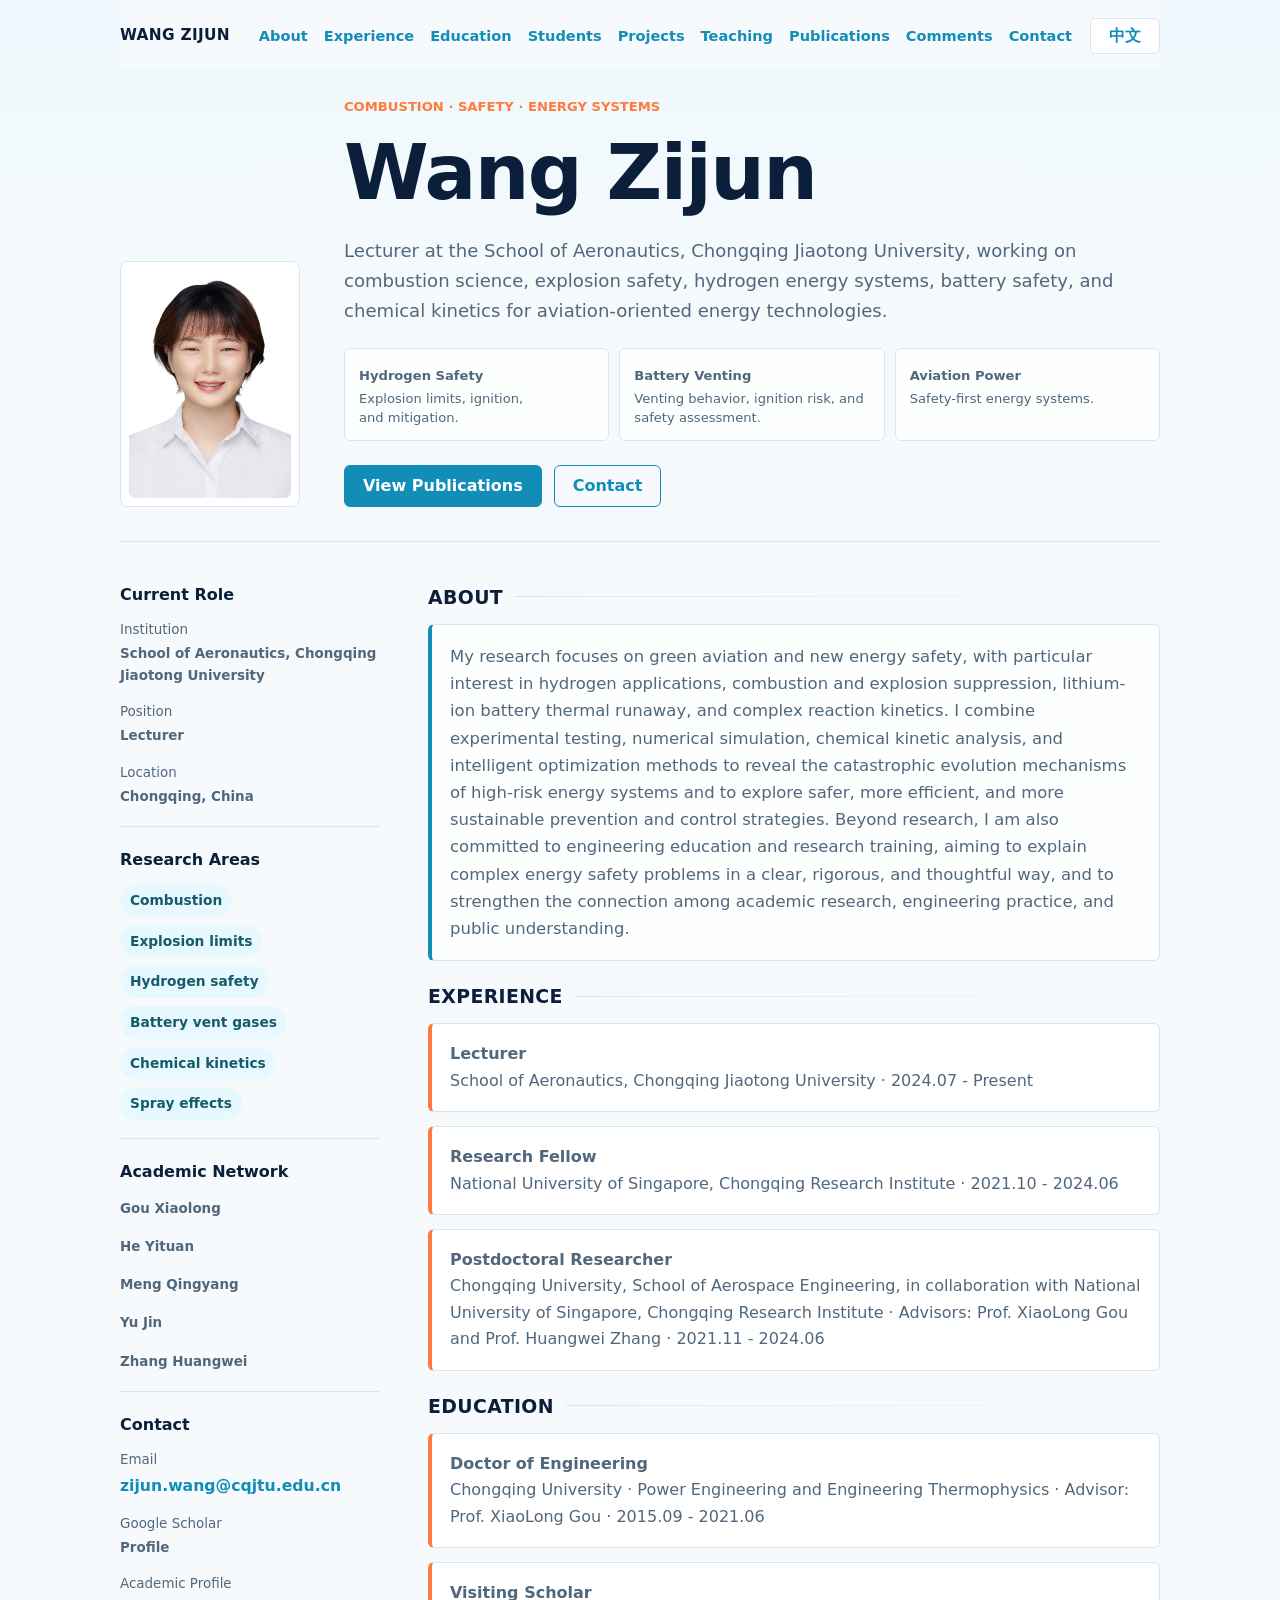
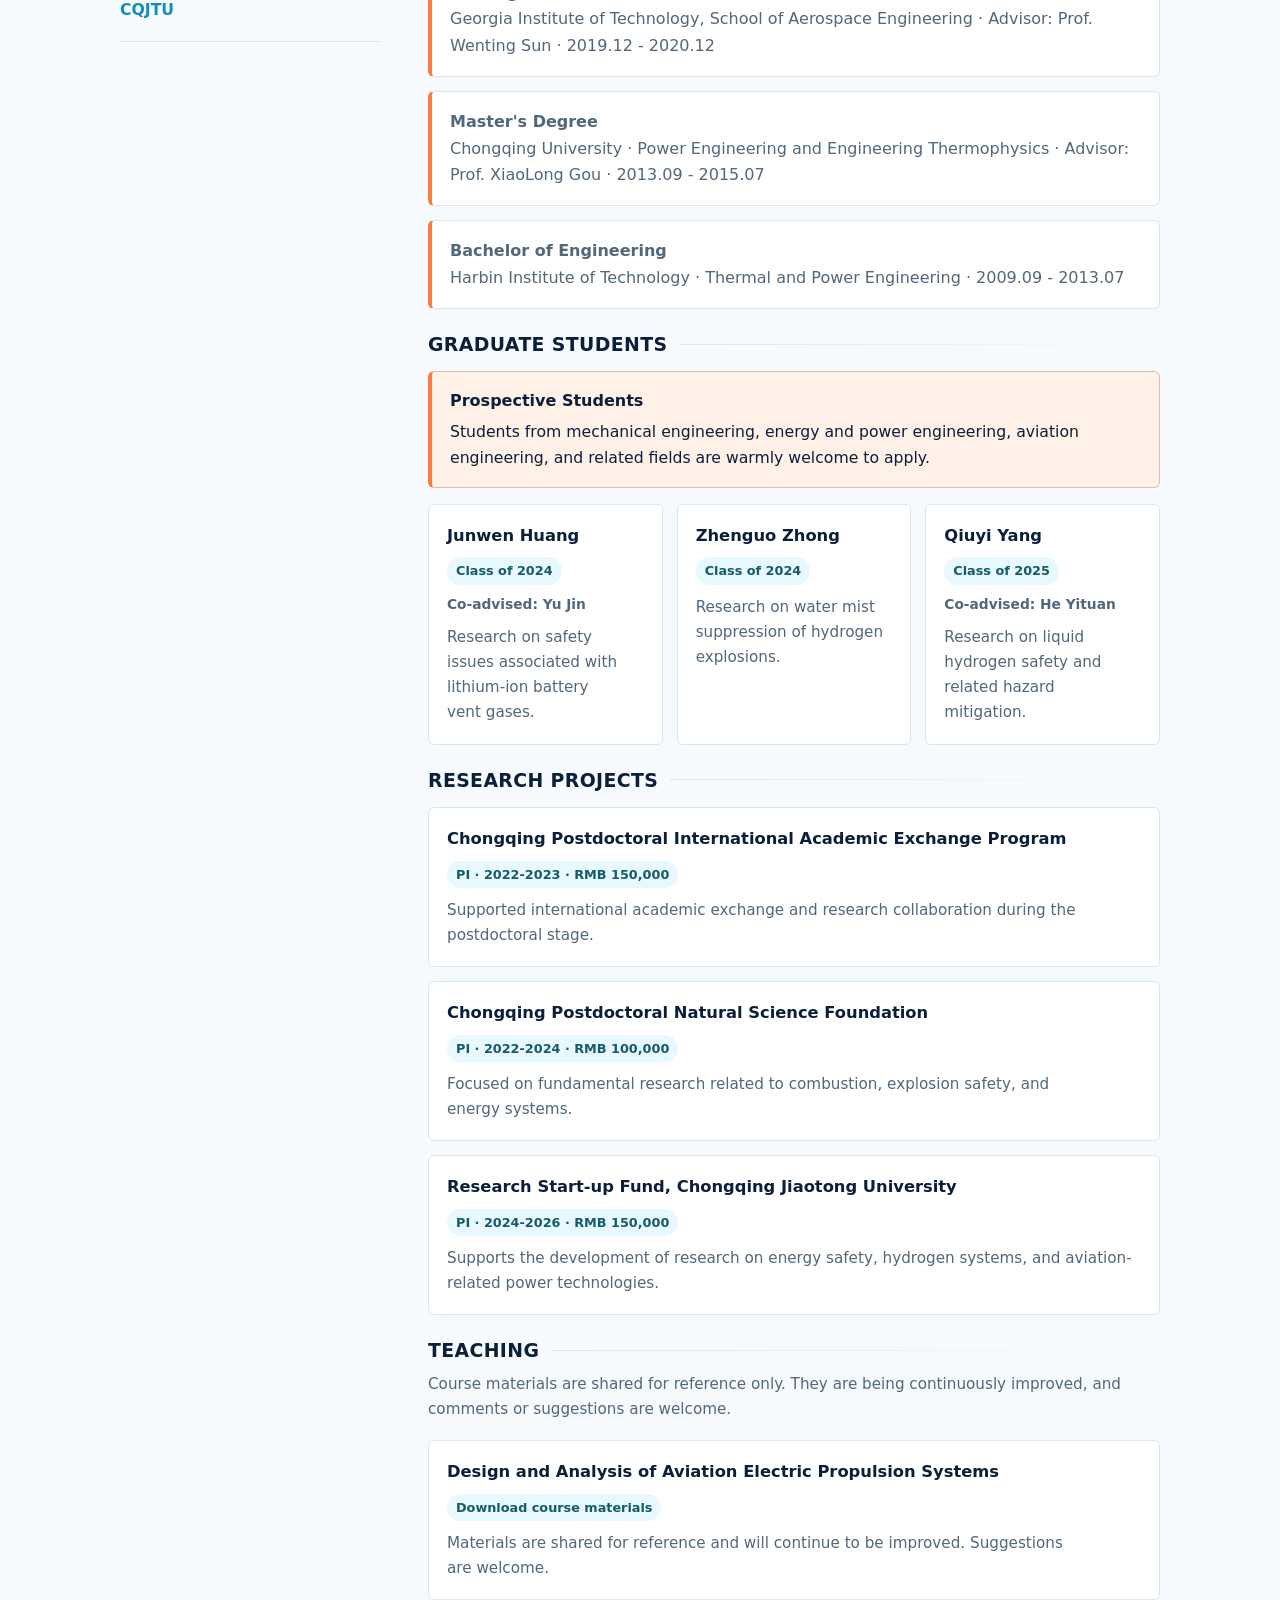
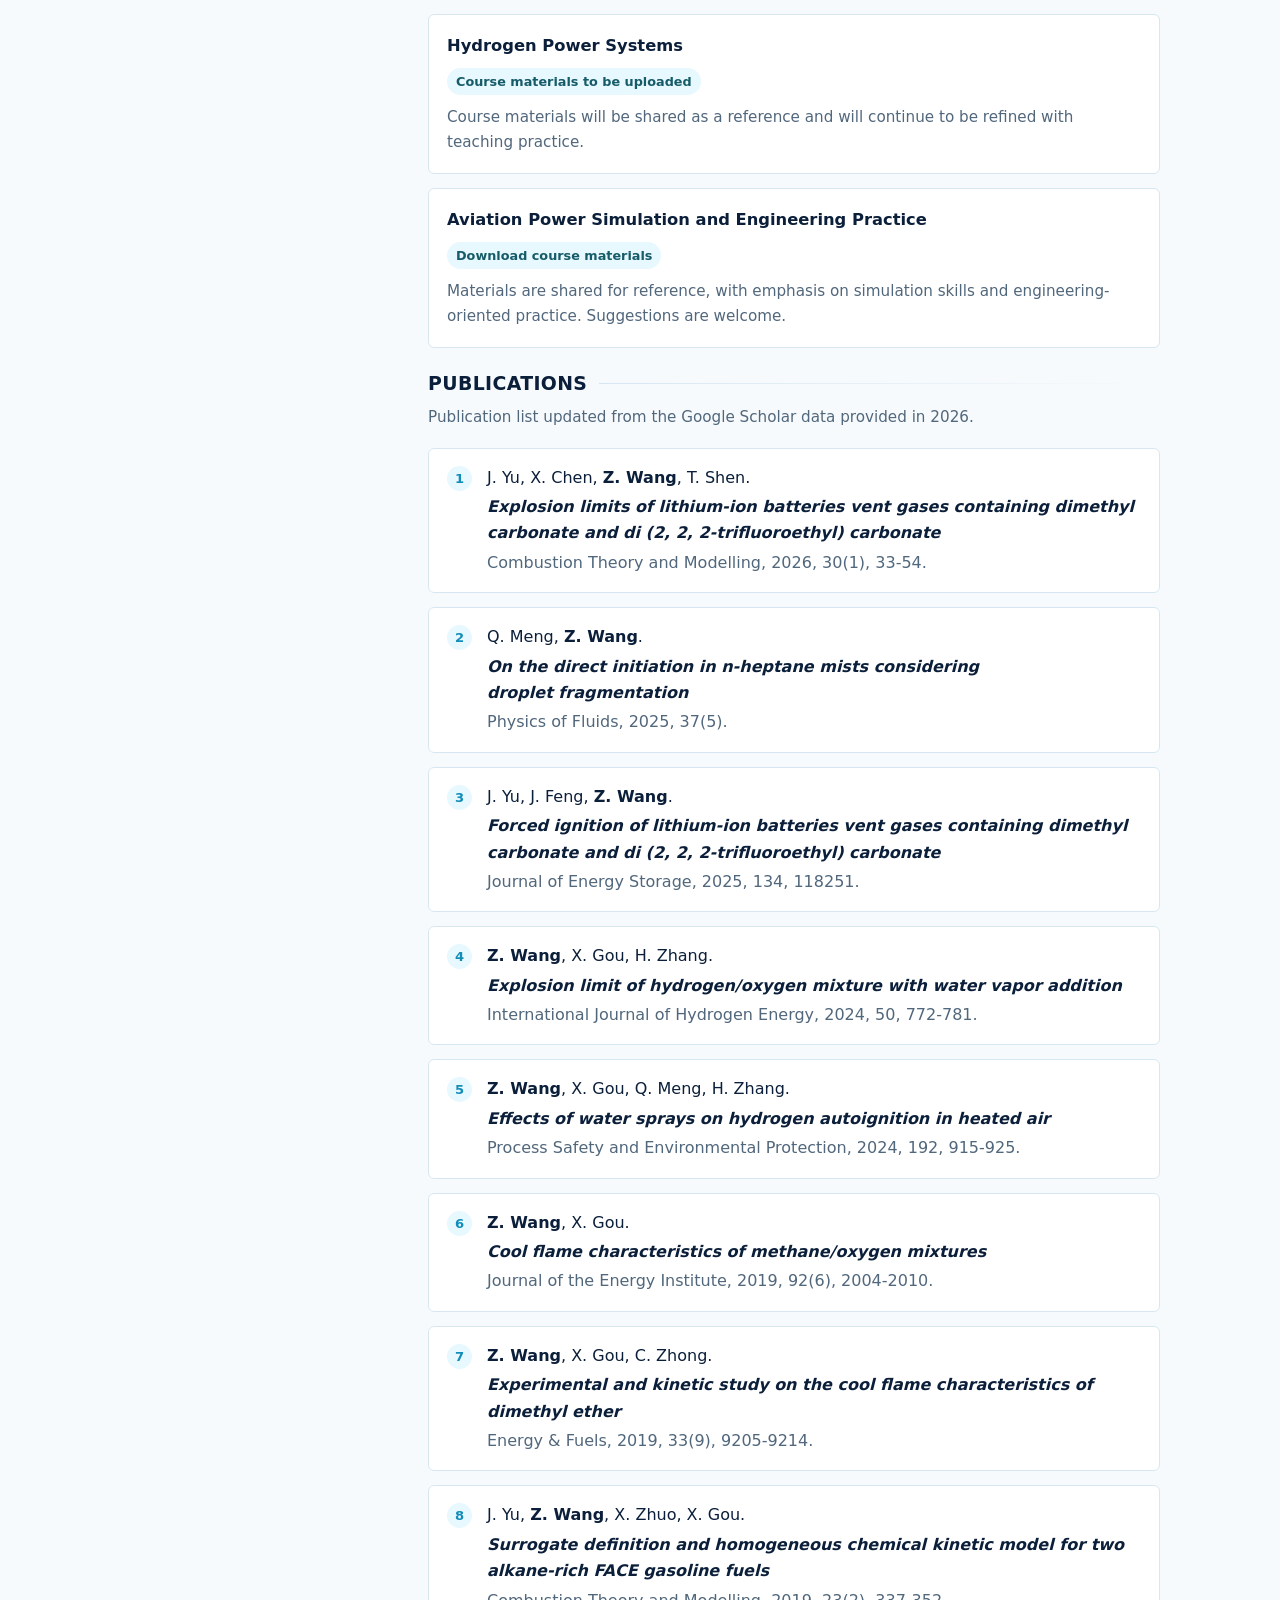
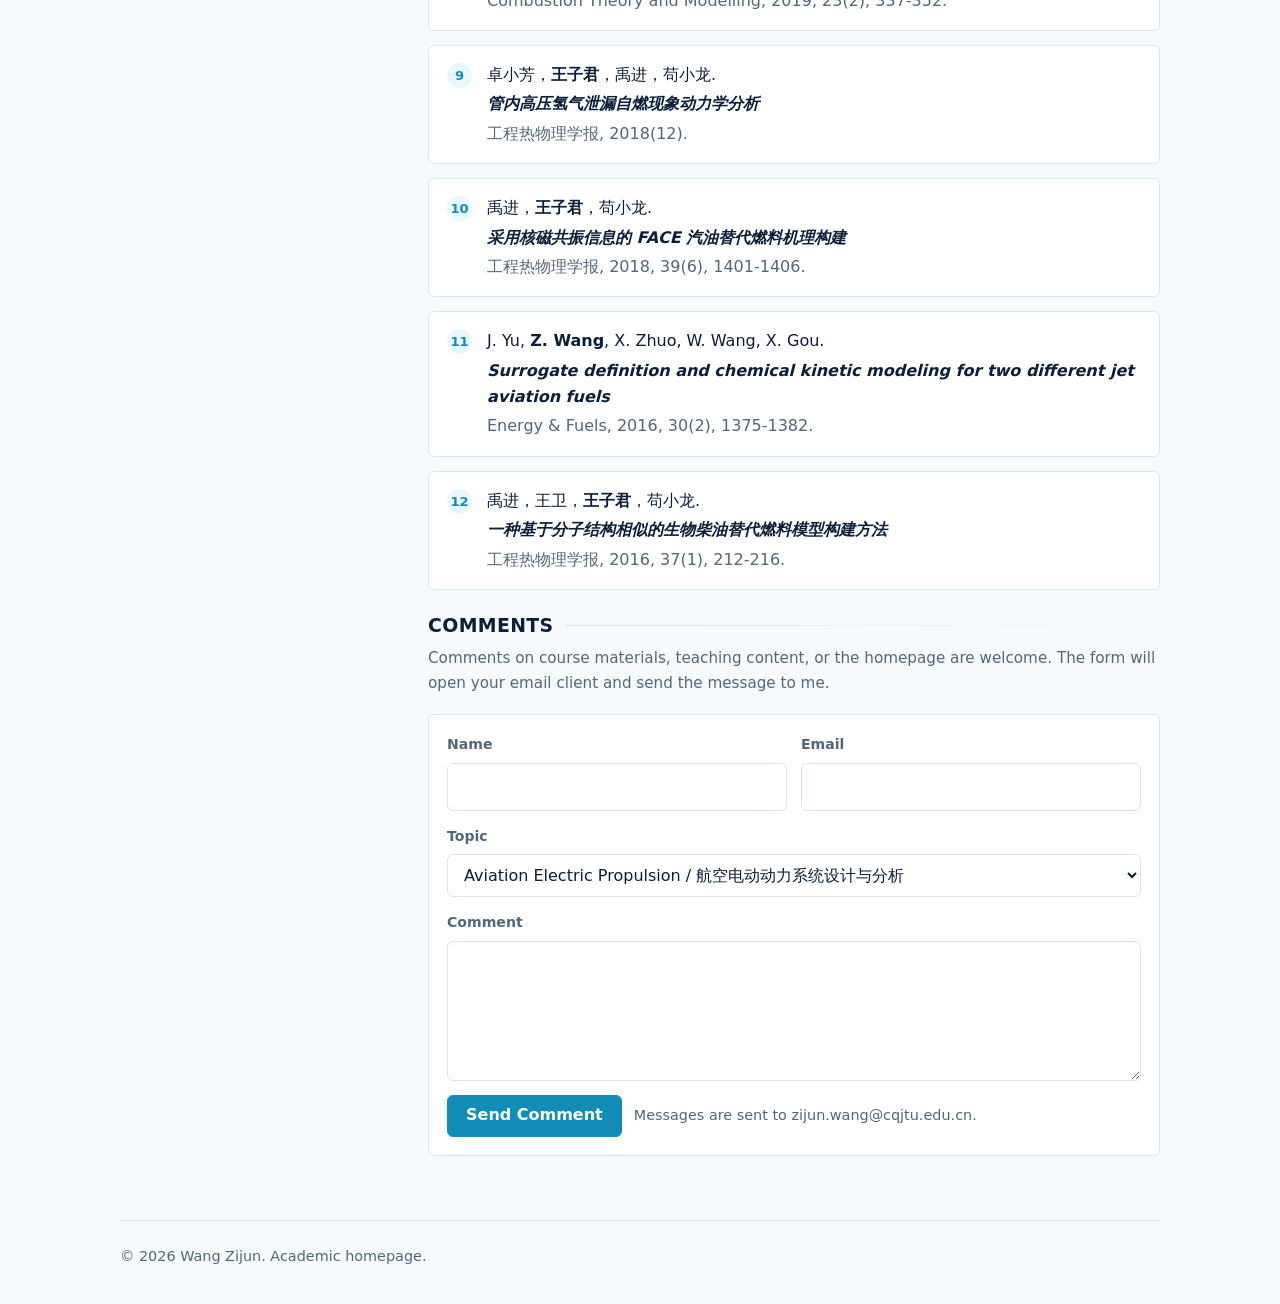
==== commit d357694a: "Update student cohort information" ====
--- a/index.html
+++ b/index.html
@@ -922,18 +922,18 @@
                         <ul class="student-list">
                             <li>
                                 <strong><span class="en">Junwen Huang</span><span class="zh">黄俊文</span></strong>
-                                <span class="student-year"><span class="en">M.S. Year 2</span><span class="zh">硕士二年级</span></span>
+                                <span class="student-year"><span class="en">Class of 2024</span><span class="zh">2024级</span></span>
                                 <span class="student-advisor"><span class="en">Co-advised: Yu Jin</span><span class="zh">合作指导：禹进</span></span>
                                 <p><span class="en">Research on safety issues associated with lithium-ion battery vent gases.</span><span class="zh">从事锂离子电池排气安全相关研究。</span></p>
                             </li>
                             <li>
                                 <strong><span class="en">Zhenguo Zhong</span><span class="zh">钟振国</span></strong>
-                                <span class="student-year"><span class="en">M.S. Year 2</span><span class="zh">硕士二年级</span></span>
+                                <span class="student-year"><span class="en">Class of 2024</span><span class="zh">2024级</span></span>
                                 <p><span class="en">Research on water mist suppression of hydrogen explosions.</span><span class="zh">从事水雾抑制氢气爆炸相关研究。</span></p>
                             </li>
                             <li>
                                 <strong><span class="en">Qiuyi Yang</span><span class="zh">杨秋怡</span></strong>
-                                <span class="student-year"><span class="en">M.S. Year 1</span><span class="zh">硕士一年级</span></span>
+                                <span class="student-year"><span class="en">Class of 2025</span><span class="zh">2025级</span></span>
                                 <span class="student-advisor"><span class="en">Co-advised: He Yituan</span><span class="zh">合作指导：何义团</span></span>
                                 <p><span class="en">Research on liquid hydrogen safety and related hazard mitigation.</span><span class="zh">从事液氢安全及相关风险防控研究。</span></p>
                             </li>
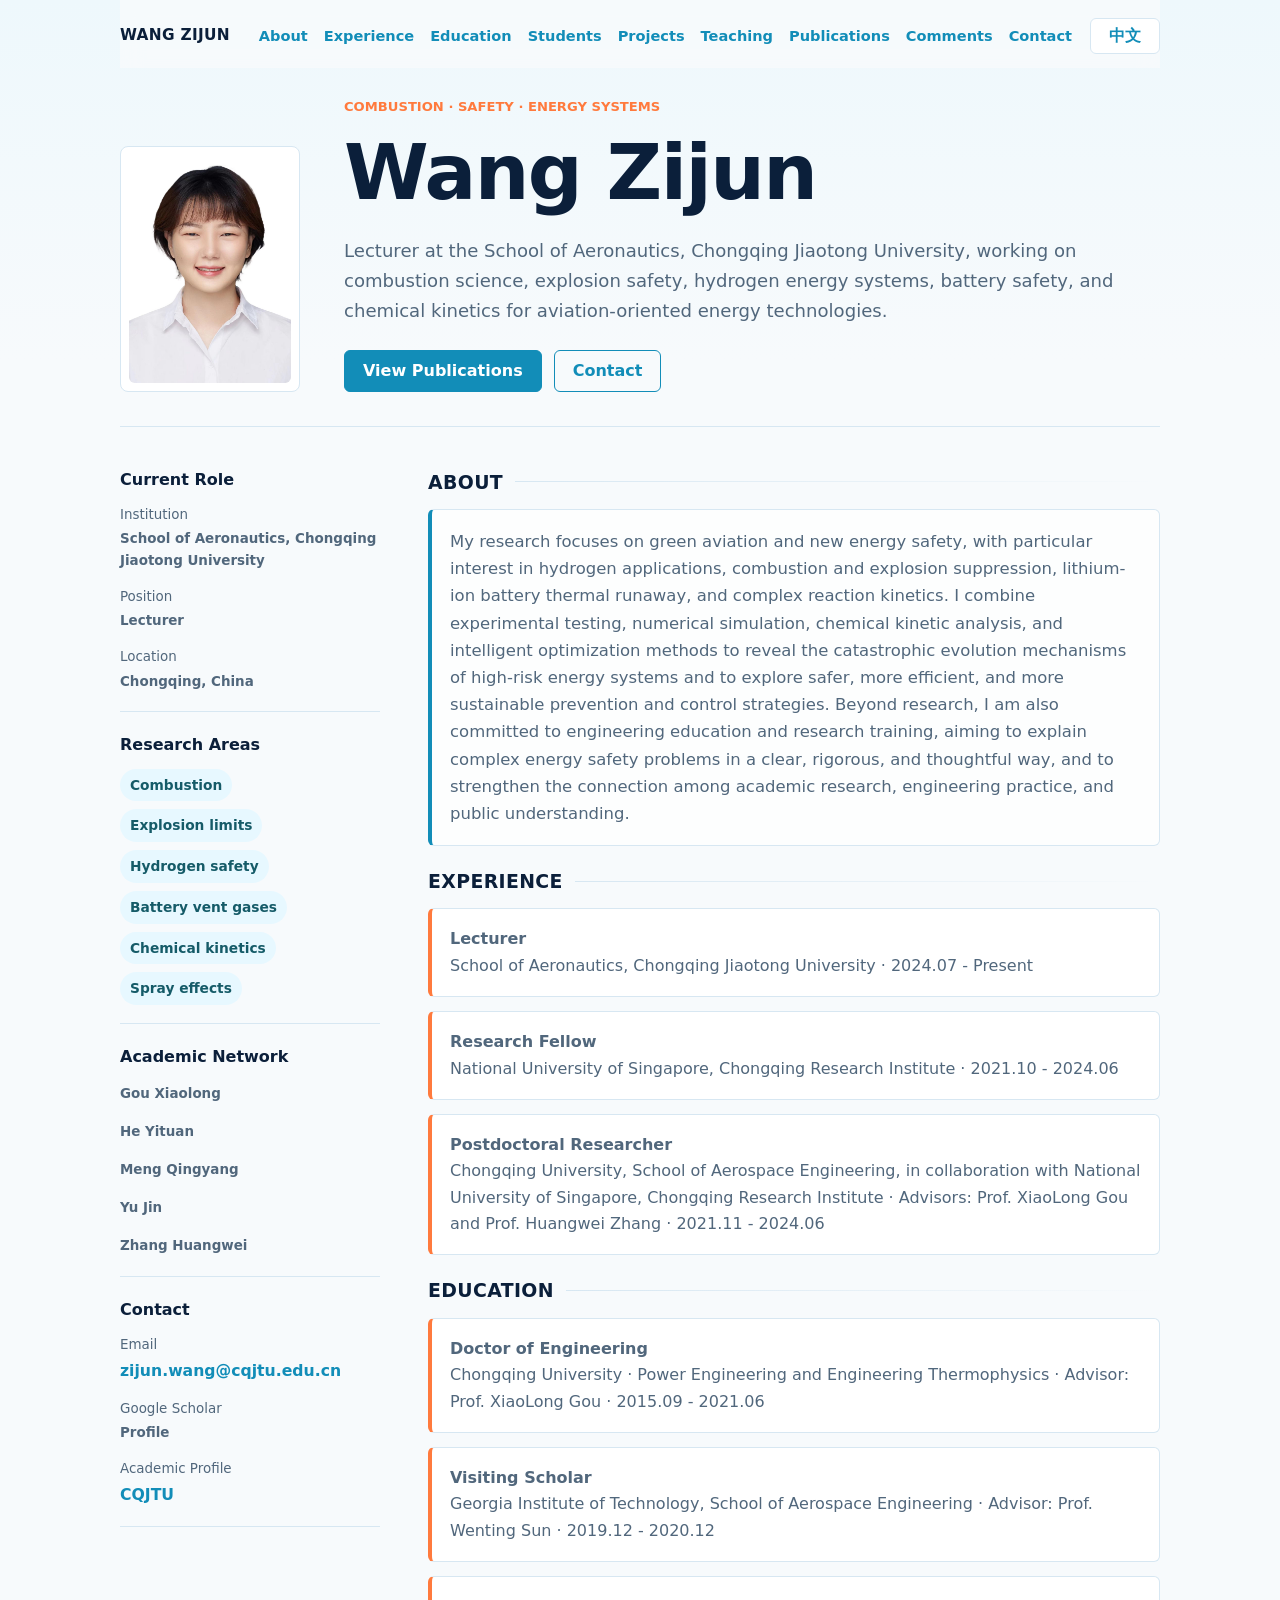
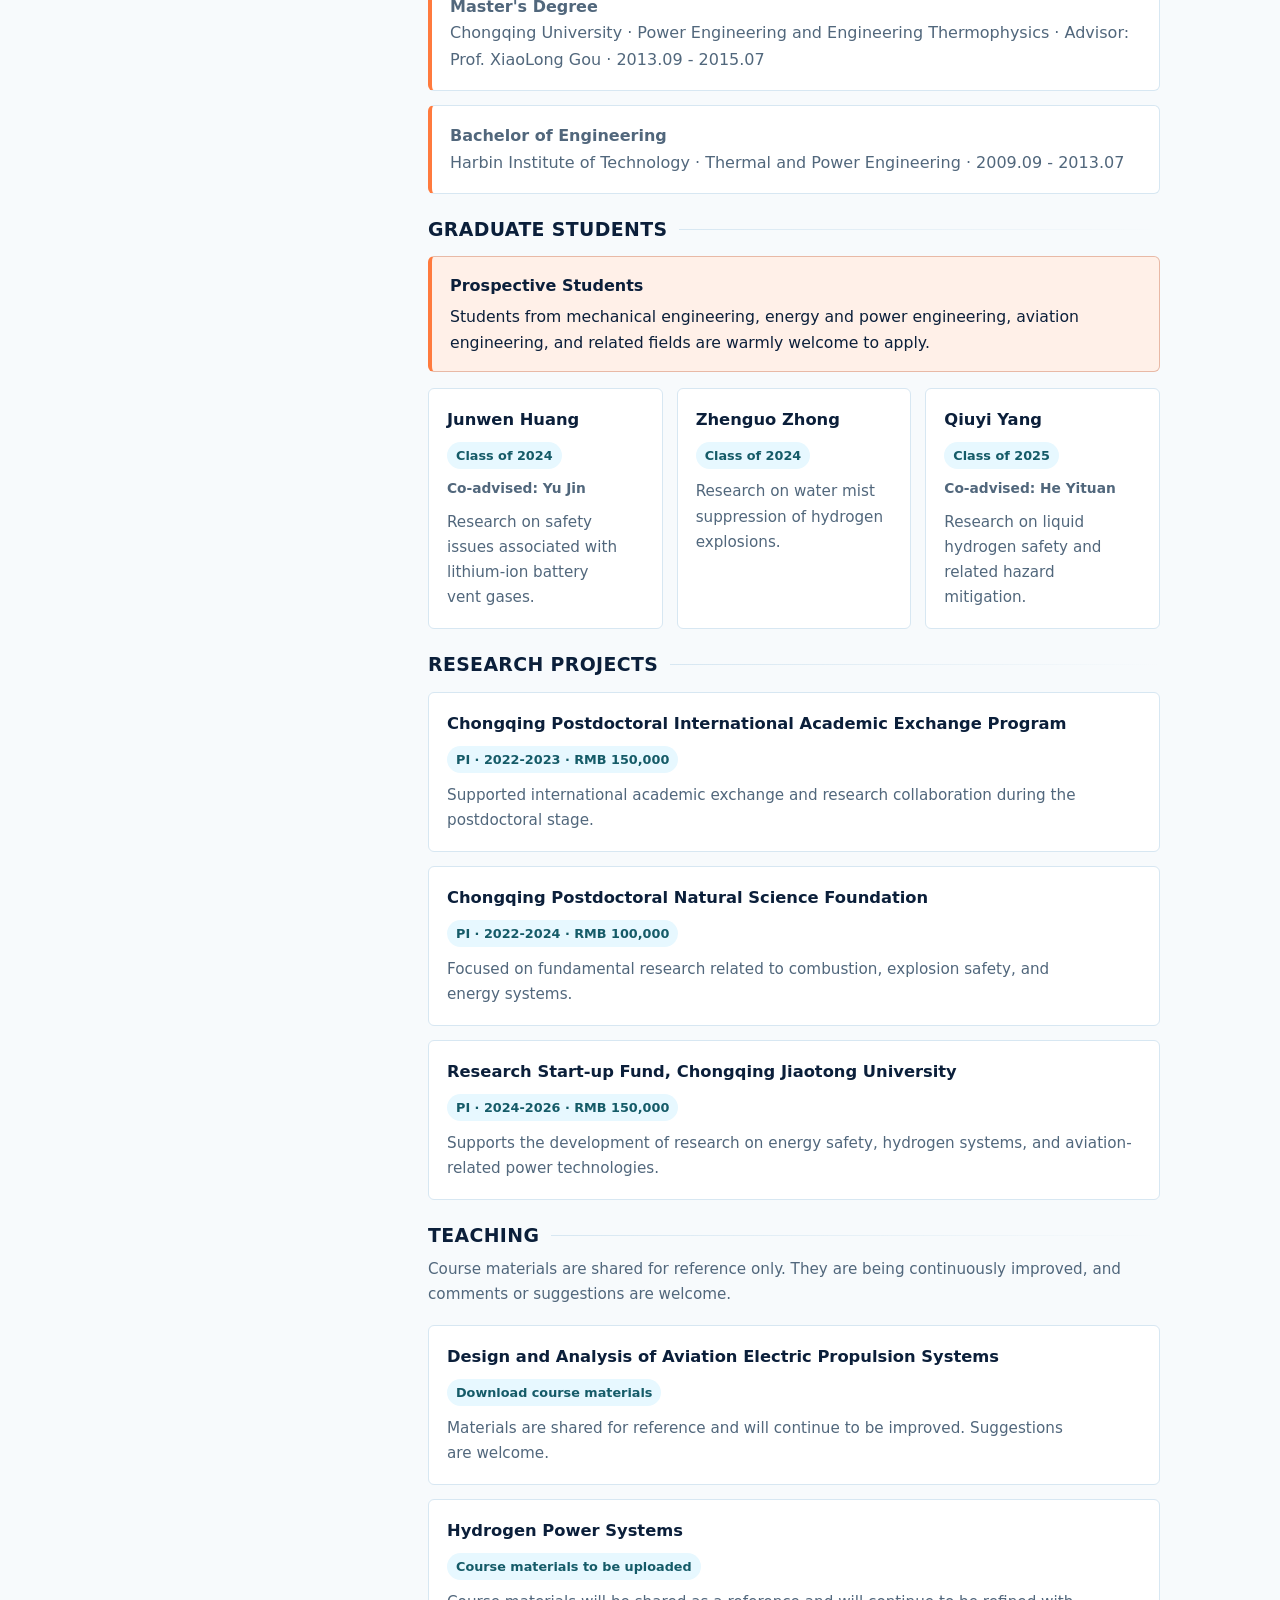
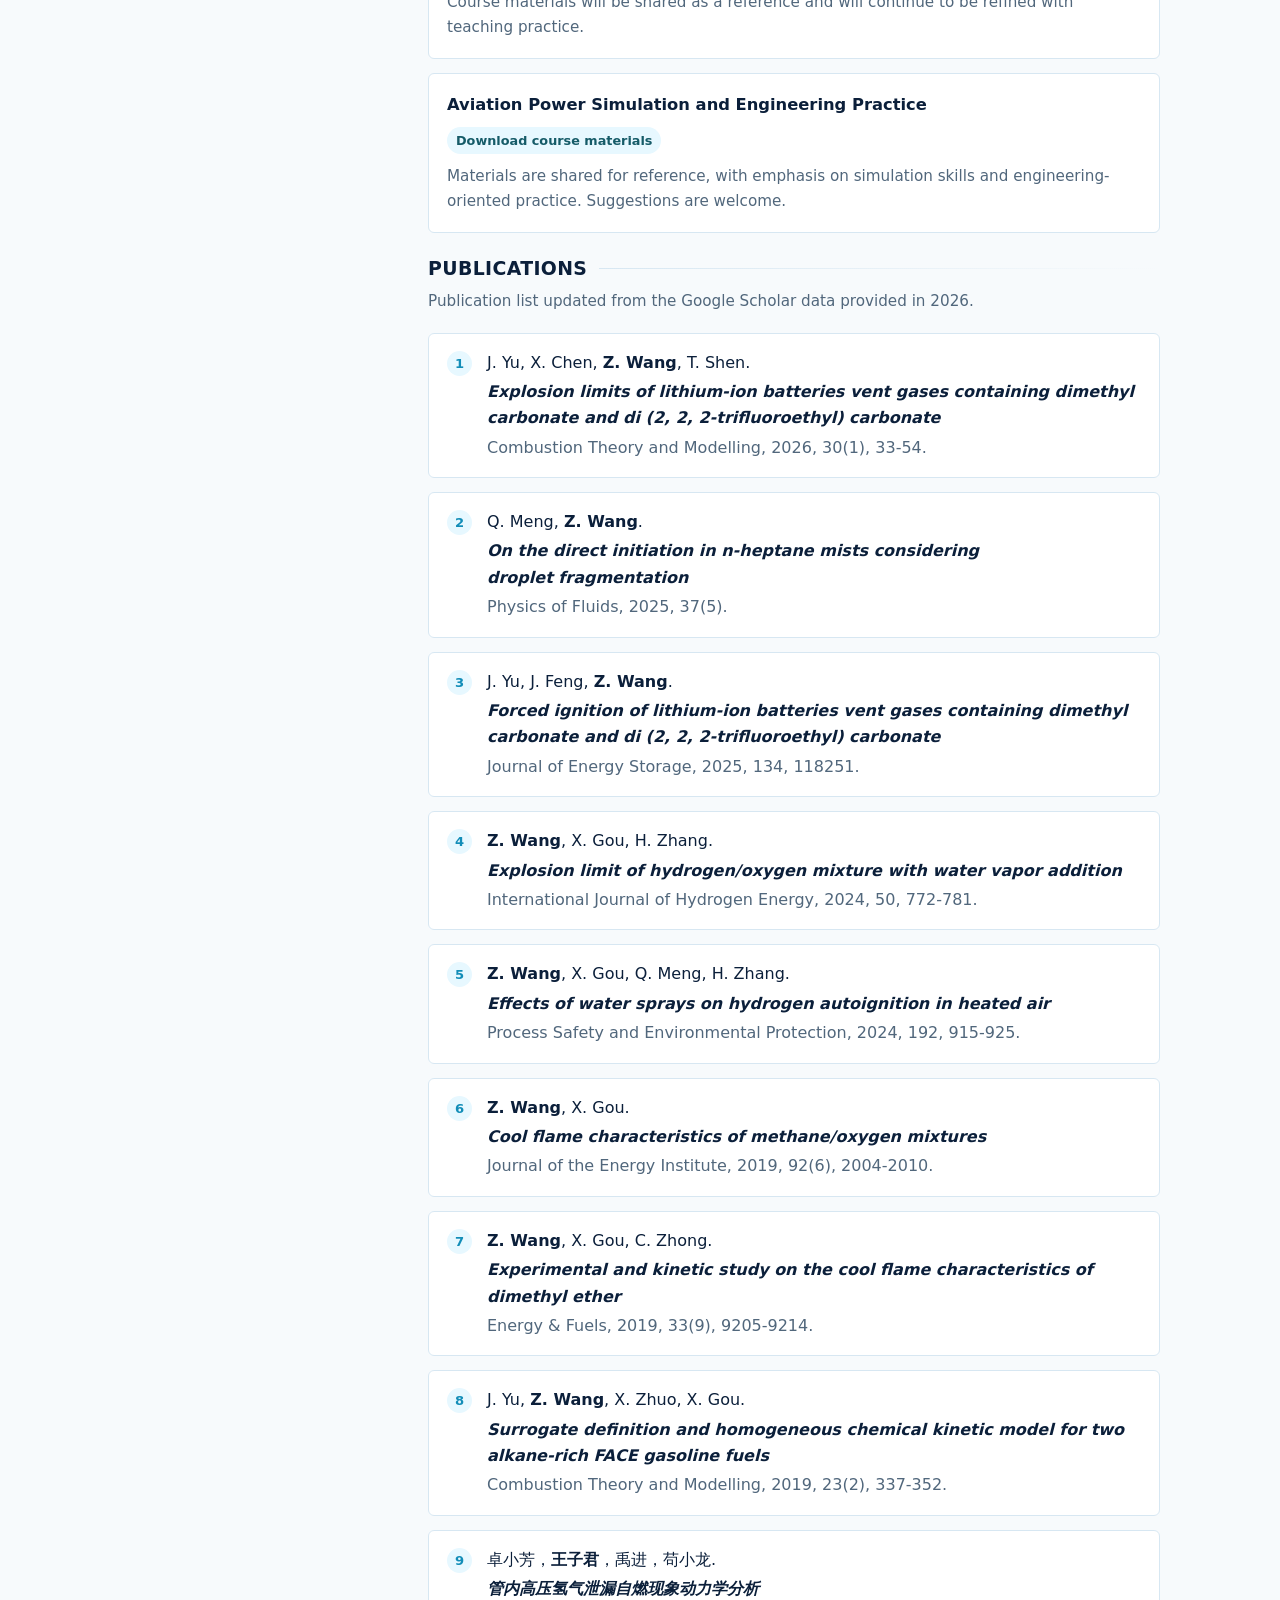
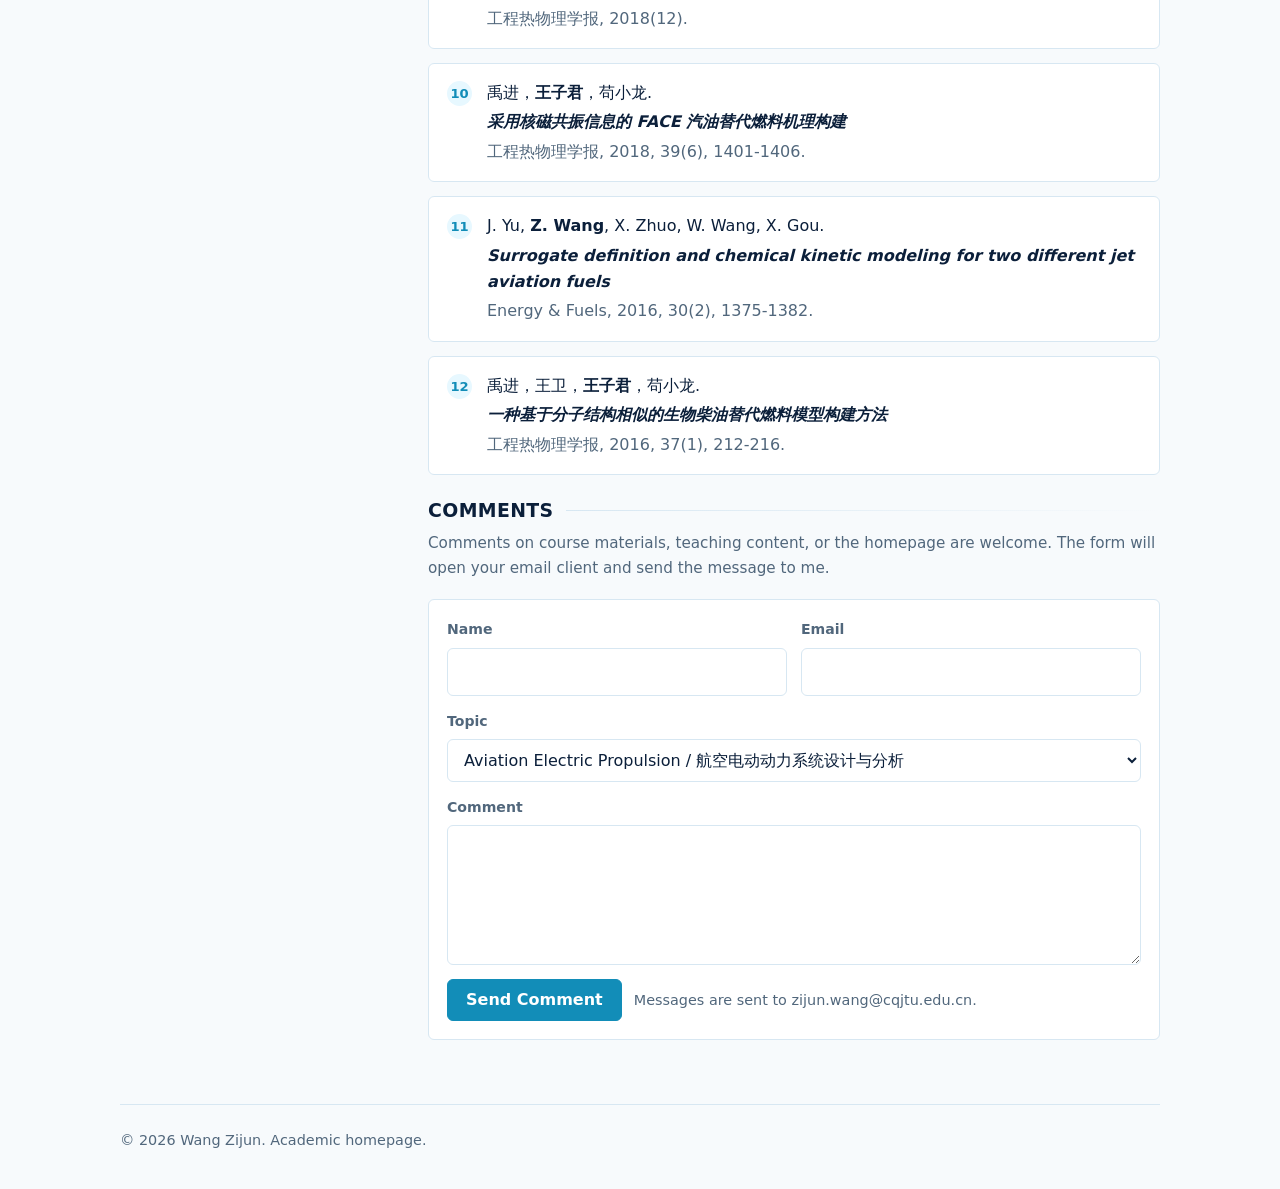
==== commit b81cea31: "Remove hero research cards" ====
--- a/index.html
+++ b/index.html
@@ -63,7 +63,6 @@
         a,
         button,
         label,
-        .signal-card,
         .info-panel,
         .publication-title {
             text-wrap: pretty;
@@ -210,34 +209,6 @@
             margin: 18px 0 0;
             color: var(--muted);
             font-size: 1.13rem;
-        }
-
-        .hero-signal {
-            display: grid;
-            grid-template-columns: repeat(3, minmax(0, 1fr));
-            gap: 10px;
-            margin-top: 22px;
-        }
-
-        .signal-card {
-            min-height: 82px;
-            padding: 13px 14px;
-            border: 1px solid var(--line);
-            border-radius: 6px;
-            background: color-mix(in srgb, var(--panel) 82%, transparent);
-        }
-
-        .signal-card strong {
-            display: block;
-            font-size: 0.92rem;
-        }
-
-        .signal-card span {
-            display: block;
-            margin-top: 4px;
-            color: var(--muted);
-            font-size: 0.82rem;
-            line-height: 1.45;
         }
 
         .hero-actions {
@@ -676,7 +647,6 @@
             .hero,
             .content-grid,
             .student-list,
-            .hero-signal,
             .form-grid {
                 grid-template-columns: 1fr;
             }
@@ -770,20 +740,6 @@
                         <span class="en">Lecturer at the School of Aeronautics, Chongqing Jiaotong University, working on combustion science, explosion safety, hydrogen energy systems, battery safety, and chemical kinetics for aviation-oriented energy technologies.</span>
                         <span class="zh">重庆交通大学航空学院讲师，围绕航空能源与动力系统中的燃烧、爆炸与安全问题开展研究，重点关注氢能安全、锂离子电池排气风险、喷雾抑爆、自燃特性和燃料化学动力学建模。</span>
                     </p>
-                    <div class="hero-signal" aria-label="Research signals">
-                        <div class="signal-card">
-                            <strong><span class="en">Hydrogen Safety</span><span class="zh">氢能安全</span></strong>
-                            <span><span class="en">Explosion limits, ignition, and mitigation.</span><span class="zh">爆炸极限、自燃与风险抑制。</span></span>
-                        </div>
-                        <div class="signal-card">
-                            <strong><span class="en">Battery Venting</span><span class="zh">电池排气</span></strong>
-                            <span><span class="en">Venting behavior, ignition risk, and safety assessment.</span><span class="zh">排气行为、点火风险与安全评估。</span></span>
-                        </div>
-                        <div class="signal-card">
-                            <strong><span class="en">Aviation Power</span><span class="zh">航空动力</span></strong>
-                            <span><span class="en">Safety-first energy systems.</span><span class="zh">安全优先的能源与动力系统。</span></span>
-                        </div>
-                    </div>
                     <div class="hero-actions" aria-label="Quick links">
                         <a class="button" href="#publications"><span class="en">View Publications</span><span class="zh">查看论文</span></a>
                         <a class="button secondary" href="#contact"><span class="en">Contact</span><span class="zh">联系我</span></a>
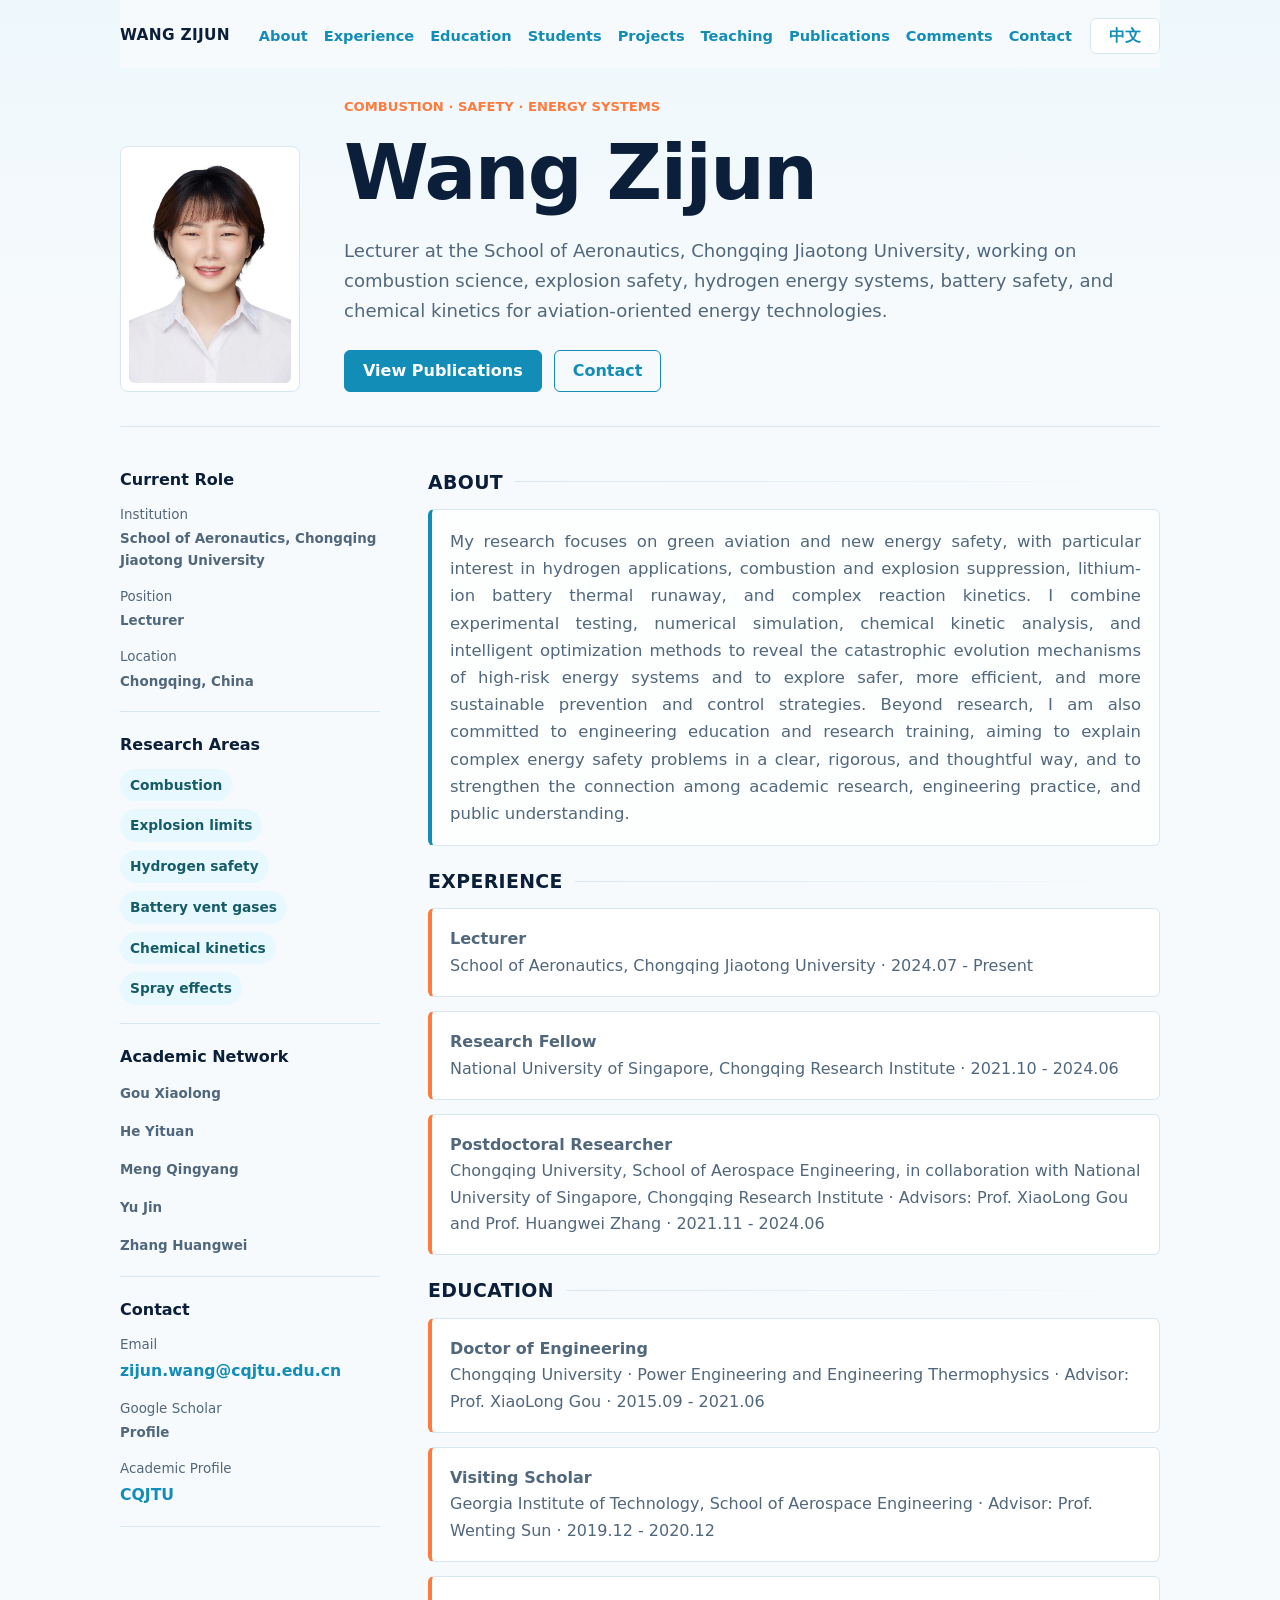
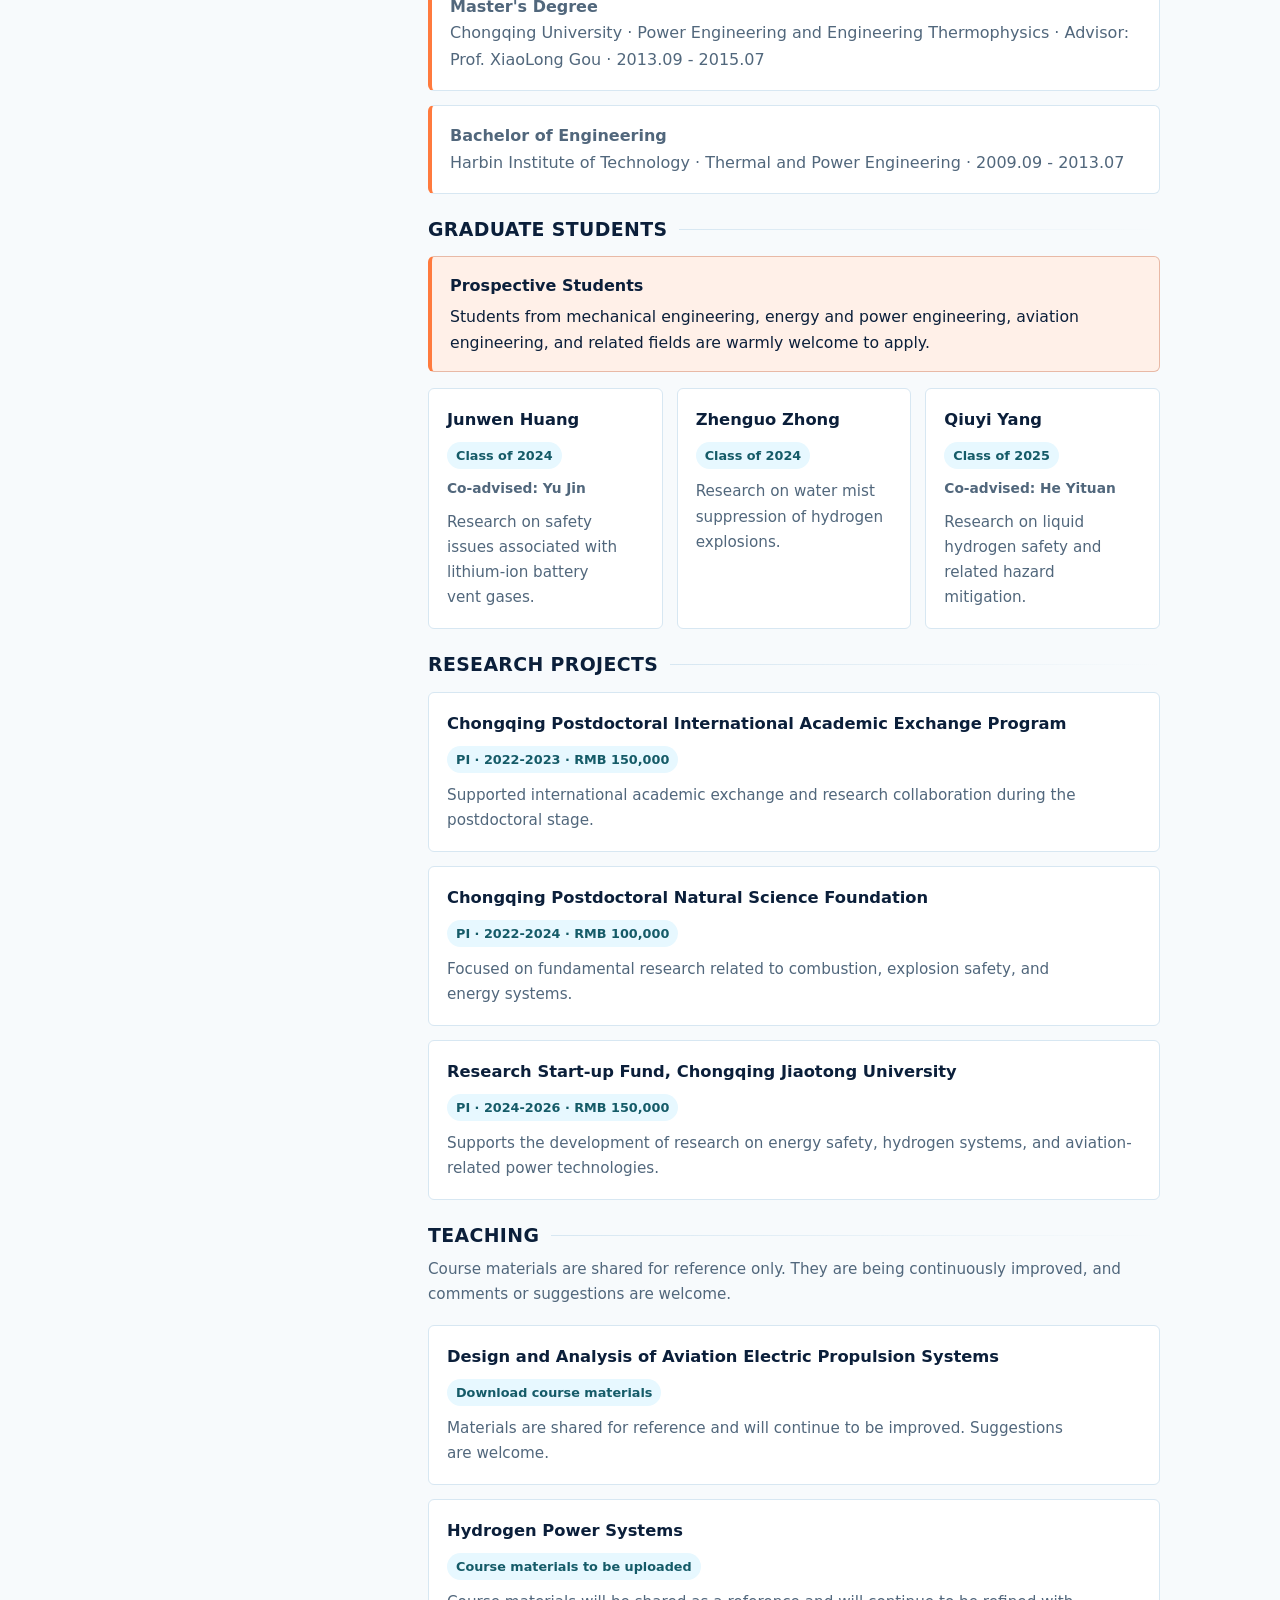
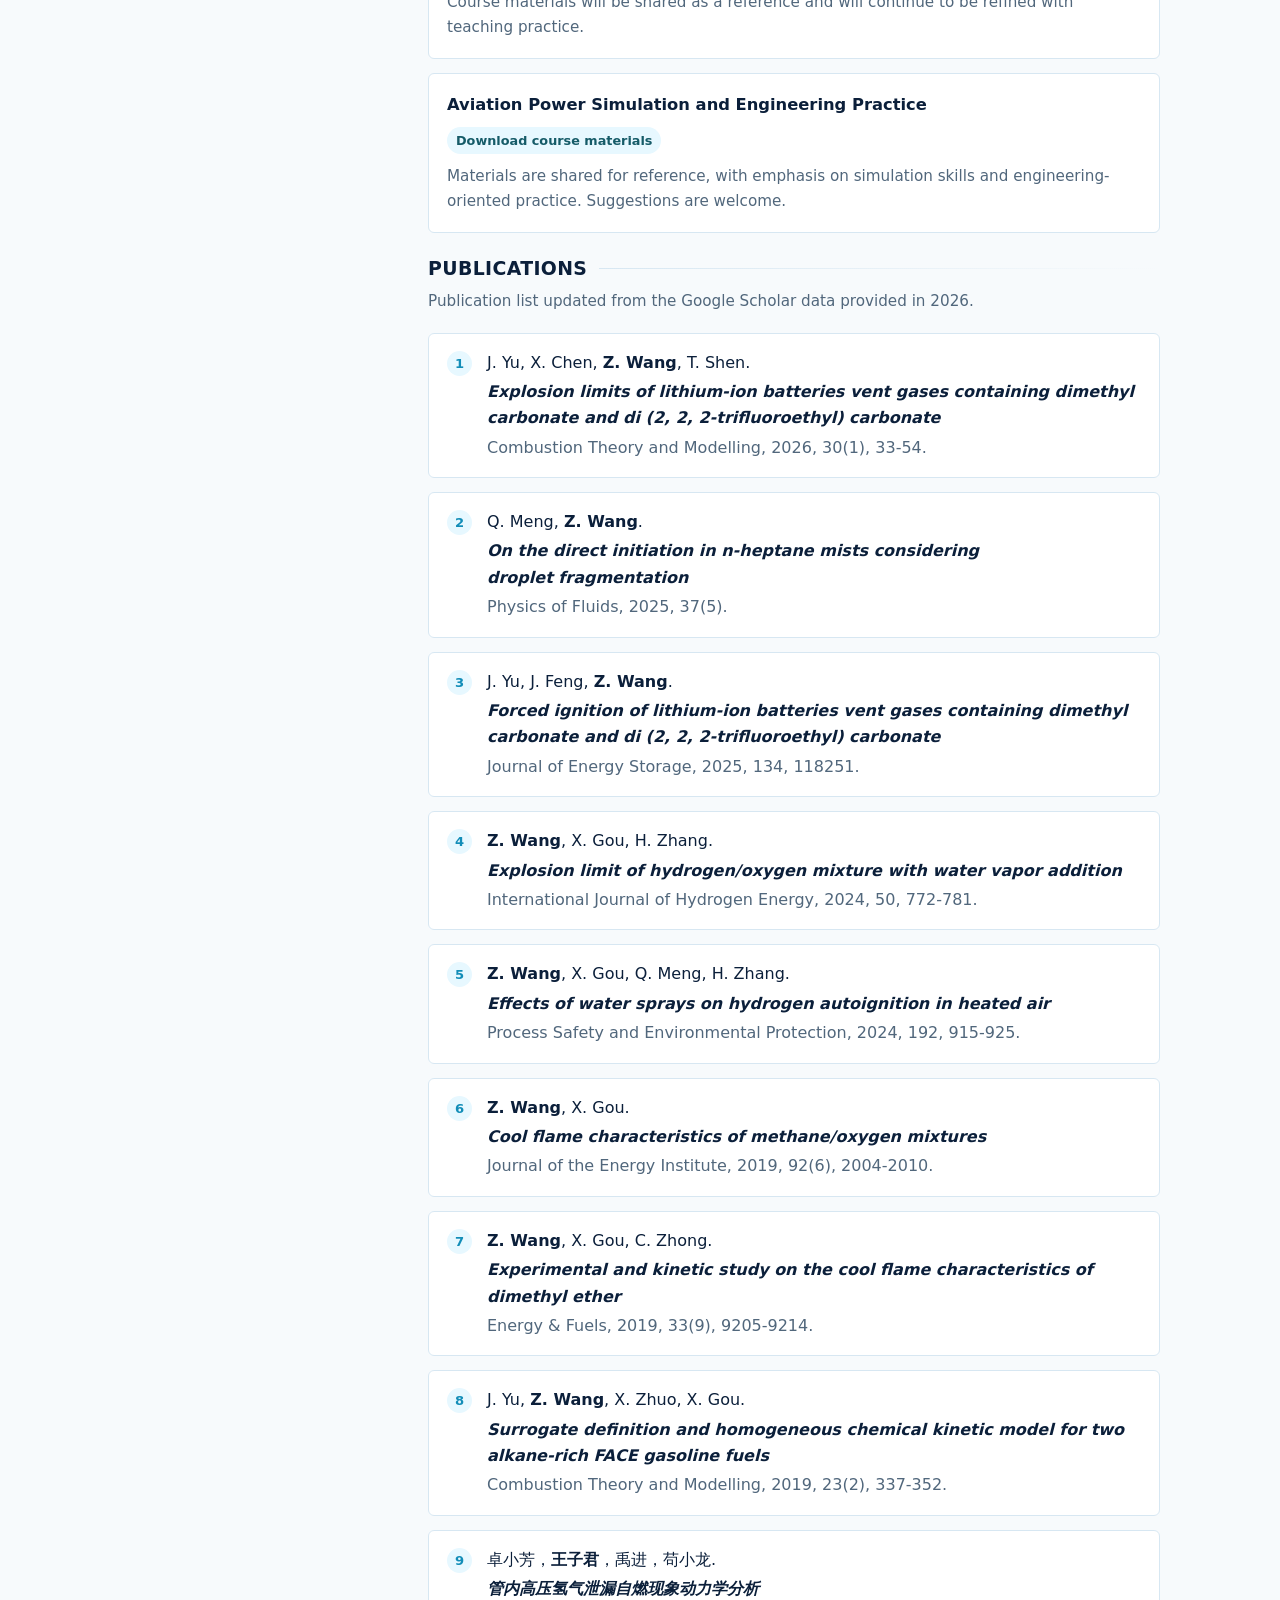
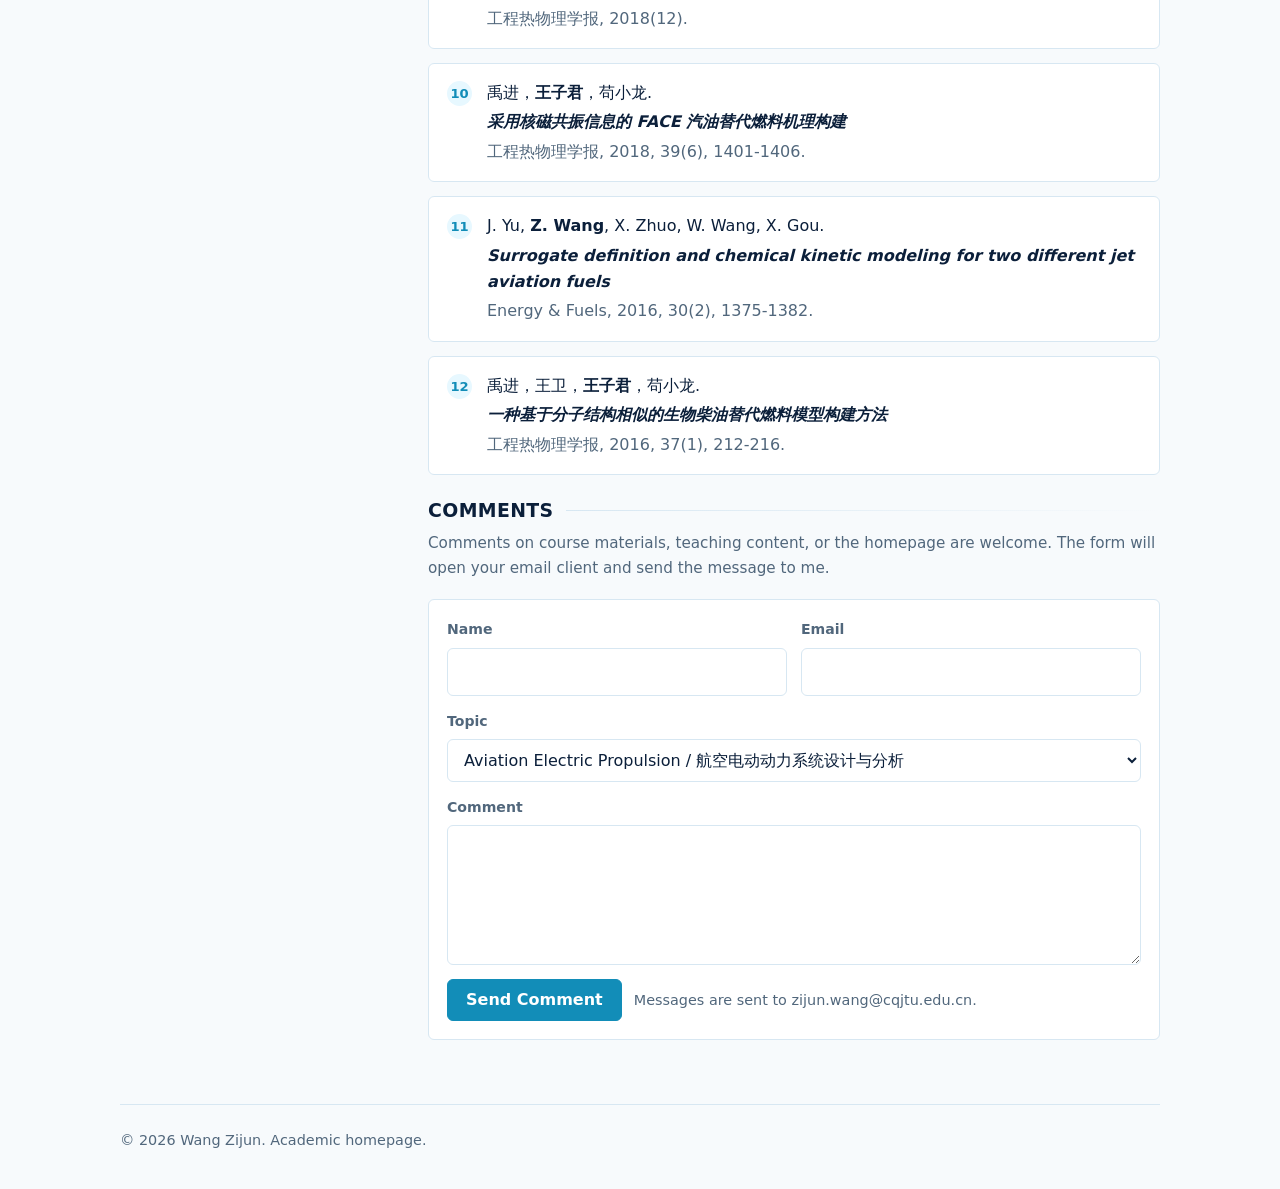
==== commit 1855579f: "Add Cloudflare Web Analytics" ====
--- a/index.html
+++ b/index.html
@@ -345,6 +345,8 @@
             background: color-mix(in srgb, var(--panel) 82%, transparent);
             color: var(--muted);
             font-size: 1.03rem;
+            text-align: justify;
+            hyphens: auto;
         }
 
         .timeline {
@@ -1056,6 +1058,9 @@
             }
         })();
     </script>
+    <!-- Cloudflare Web Analytics -->
+    <script defer src="https://static.cloudflareinsights.com/beacon.min.js" data-cf-beacon='{"token":"1d94720887a349d185adf7042bf86162"}'></script>
+    <!-- End Cloudflare Web Analytics -->
 </body>
 
 </html>
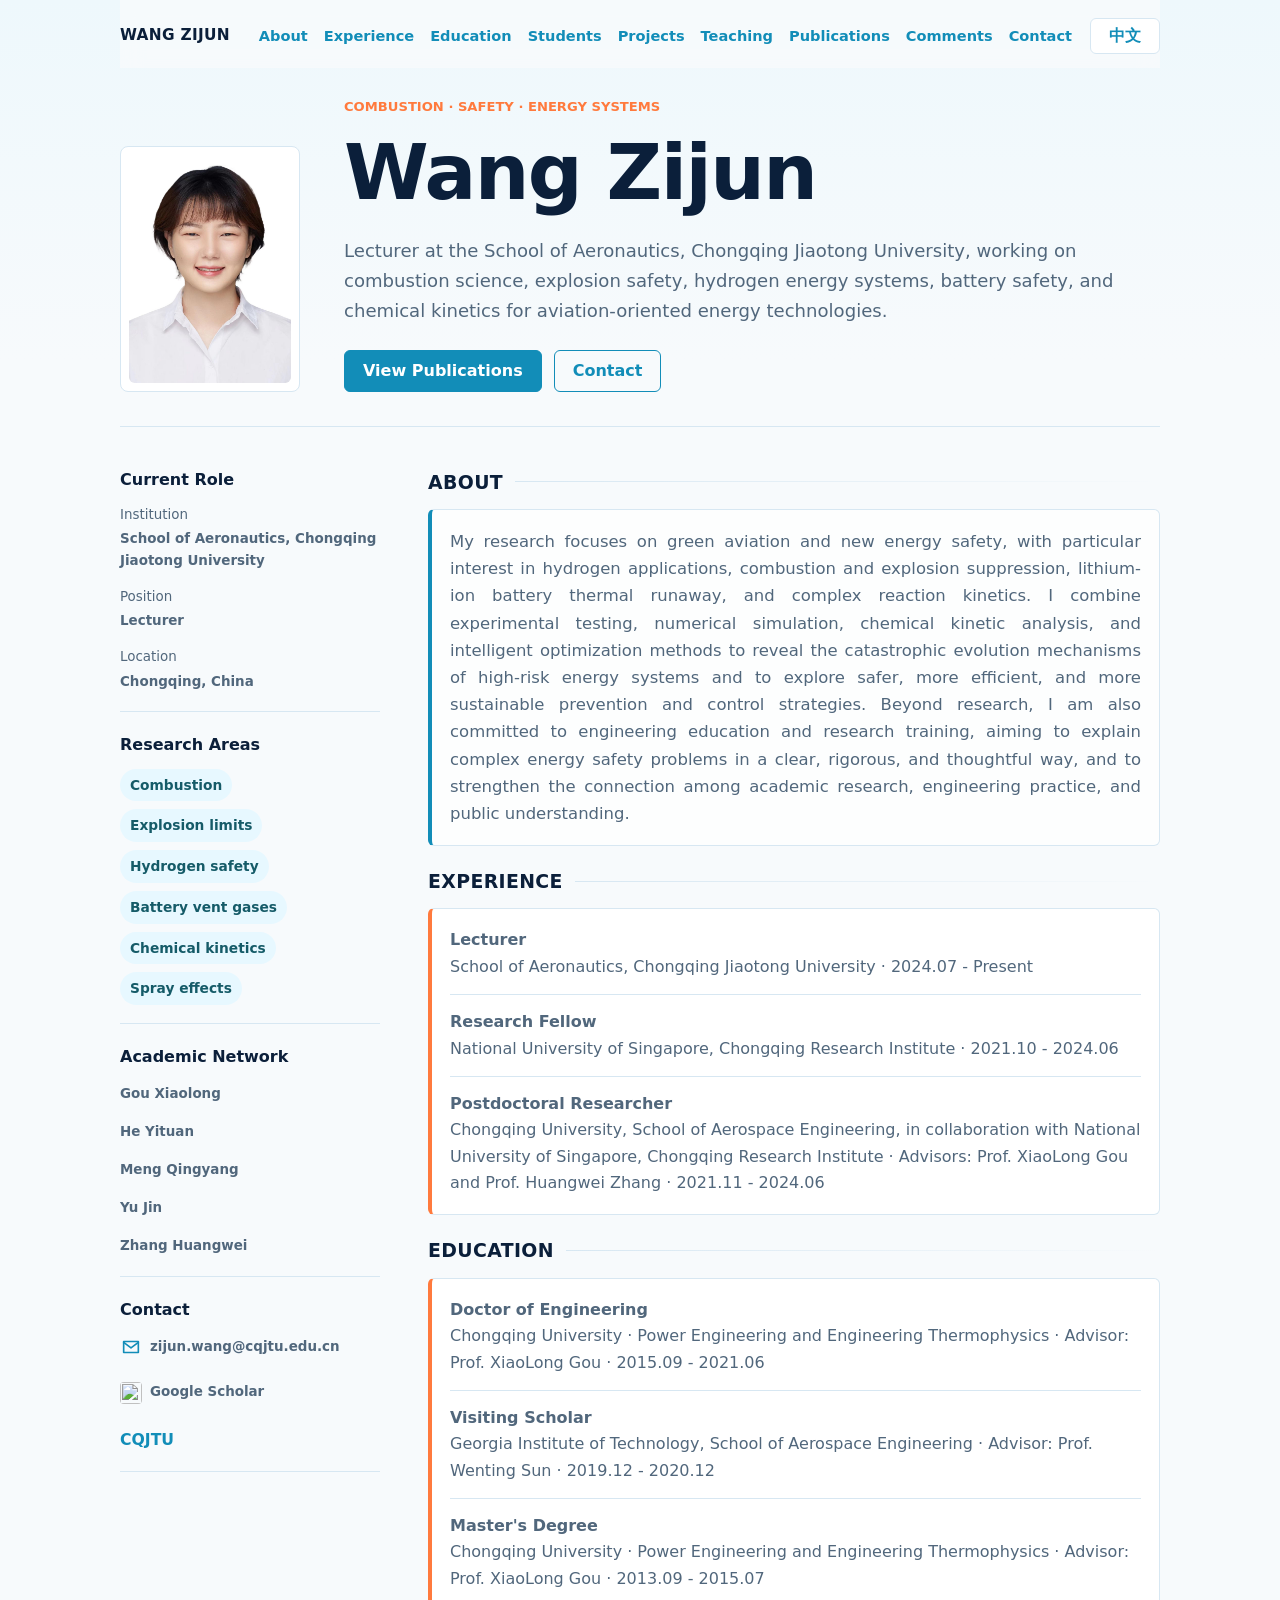
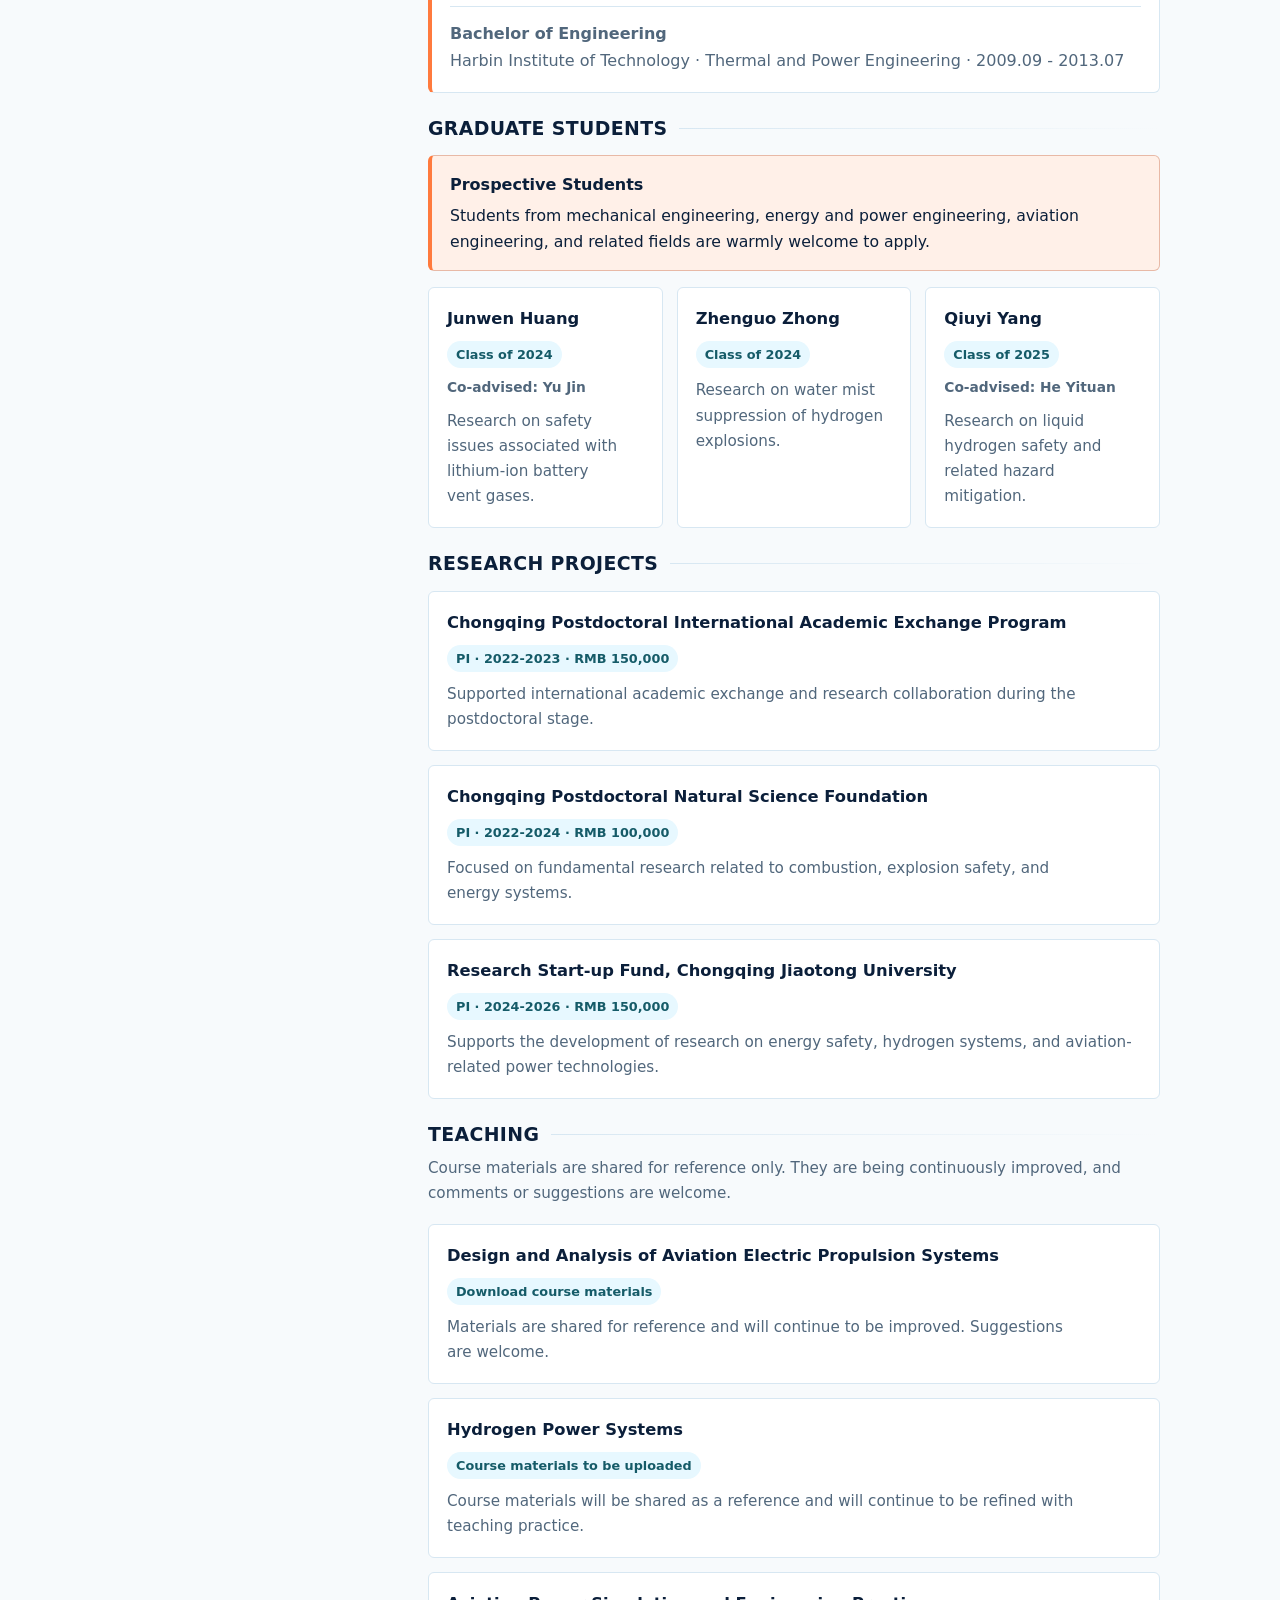
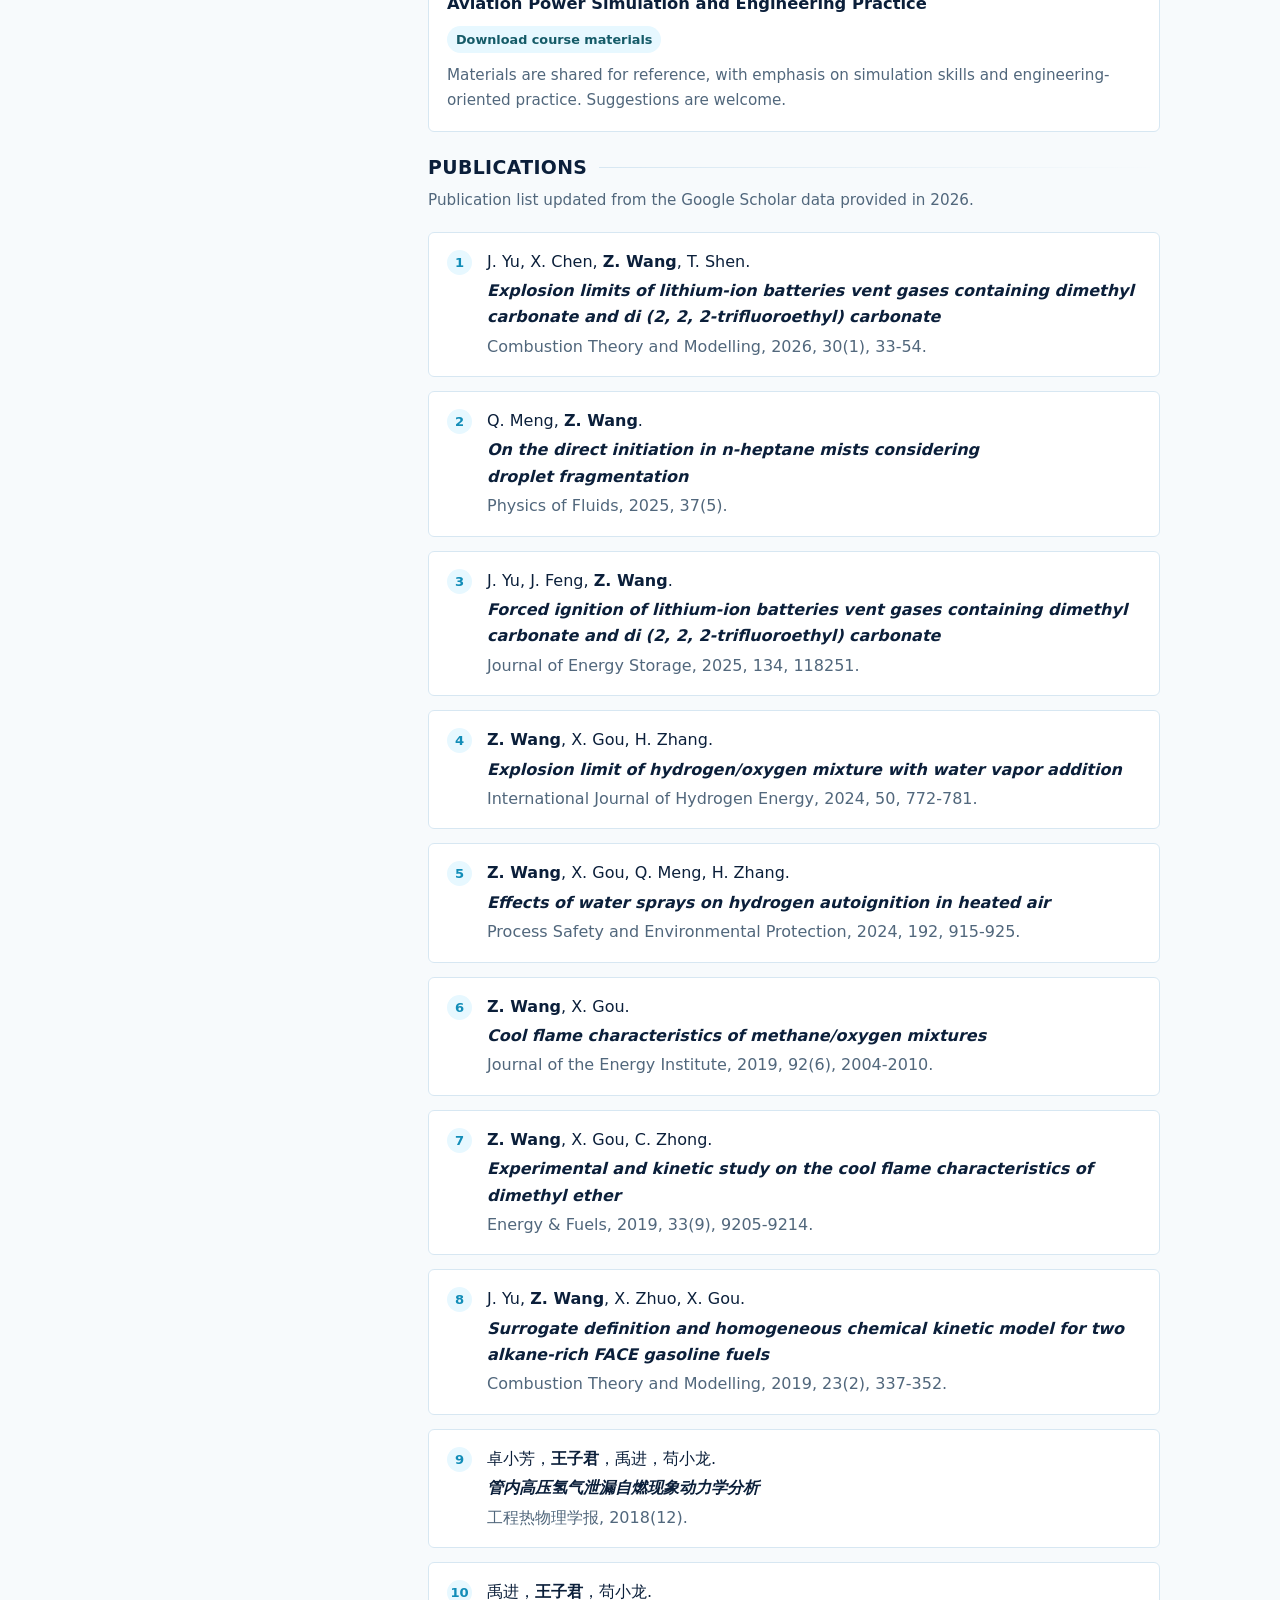
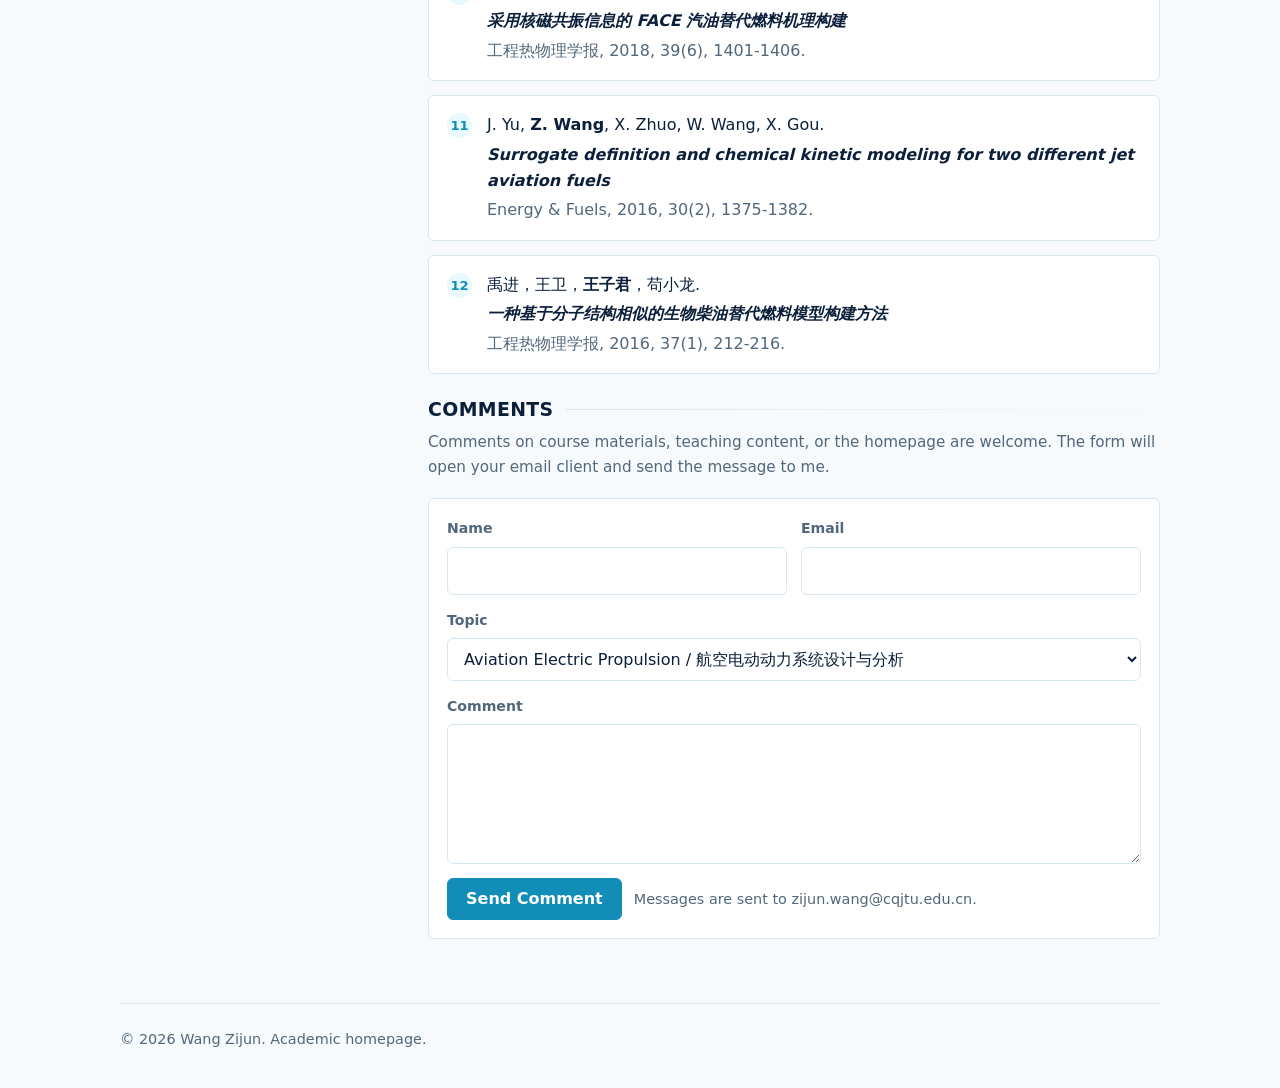
==== commit 962f57eb: "Refine profile layout and contact links" ====
--- a/index.html
+++ b/index.html
@@ -290,6 +290,25 @@
             font-size: 0.98rem;
         }
 
+        .icon-link,
+        .scholar-link {
+            display: inline-flex;
+            align-items: center;
+            gap: 8px;
+        }
+
+        .contact-icon,
+        .scholar-icon {
+            width: 22px;
+            height: 22px;
+            border-radius: 4px;
+        }
+
+        .contact-icon {
+            color: var(--accent);
+            flex: 0 0 auto;
+        }
+
         .tag-list {
             display: flex;
             flex-wrap: wrap;
@@ -351,18 +370,23 @@
 
         .timeline {
             display: grid;
-            gap: 14px;
+            gap: 0;
             margin: 0;
-            padding: 0;
-            list-style: none;
-        }
-
-        .timeline li {
-            padding: 17px 18px;
+            padding: 4px 18px;
             border: 1px solid var(--line);
             border-left: 4px solid var(--safety);
             border-radius: 6px;
             background: var(--panel);
+            list-style: none;
+        }
+
+        .timeline li {
+            padding: 14px 0;
+            border-bottom: 1px solid var(--line);
+        }
+
+        .timeline li:last-child {
+            border-bottom: 0;
         }
 
         .timeline strong {
@@ -806,15 +830,25 @@
                         <h2><span class="en">Contact</span><span class="zh">联系方式</span></h2>
                         <ul class="link-list">
                             <li>
-                                <span><span class="en">Email</span><span class="zh">邮箱</span></span>
-                                <strong><a href="mailto:zijun.wang@cqjtu.edu.cn">zijun.wang@cqjtu.edu.cn</a></strong>
-                            </li>
-                            <li>
-                                <span>Google Scholar</span>
-                                <strong><a href="https://scholar.google.com.hk/citations?hl=zh-CN&amp;user=TY1vSZoAAAAJ&amp;view_op=list_works"><span class="en">Profile</span><span class="zh">学术主页</span></a></strong>
-                            </li>
-                            <li>
-                                <span><span class="en">Academic Profile</span><span class="zh">学院主页</span></span>
+                                <strong>
+                                    <a class="icon-link" href="mailto:zijun.wang@cqjtu.edu.cn" aria-label="Email">
+                                        <svg class="contact-icon" viewBox="0 0 24 24" aria-hidden="true">
+                                            <path d="M4 6h16v12H4z" fill="none" stroke="currentColor" stroke-width="1.8" stroke-linejoin="round"/>
+                                            <path d="m4 7 8 6 8-6" fill="none" stroke="currentColor" stroke-width="1.8" stroke-linecap="round" stroke-linejoin="round"/>
+                                        </svg>
+                                        <span>zijun.wang@cqjtu.edu.cn</span>
+                                    </a>
+                                </strong>
+                            </li>
+                            <li>
+                                <strong>
+                                    <a class="scholar-link" href="https://scholar.google.com.hk/citations?hl=zh-CN&amp;user=TY1vSZoAAAAJ&amp;view_op=list_works" aria-label="Google Scholar">
+                                        <img class="scholar-icon" src="https://scholar.google.com/favicon.ico" alt="">
+                                        <span>Google Scholar</span>
+                                    </a>
+                                </strong>
+                            </li>
+                            <li>
                                 <strong><a href="http://cqia.cqjtu.edu.cn/info/1295/3762.htm">CQJTU</a></strong>
                             </li>
                         </ul>
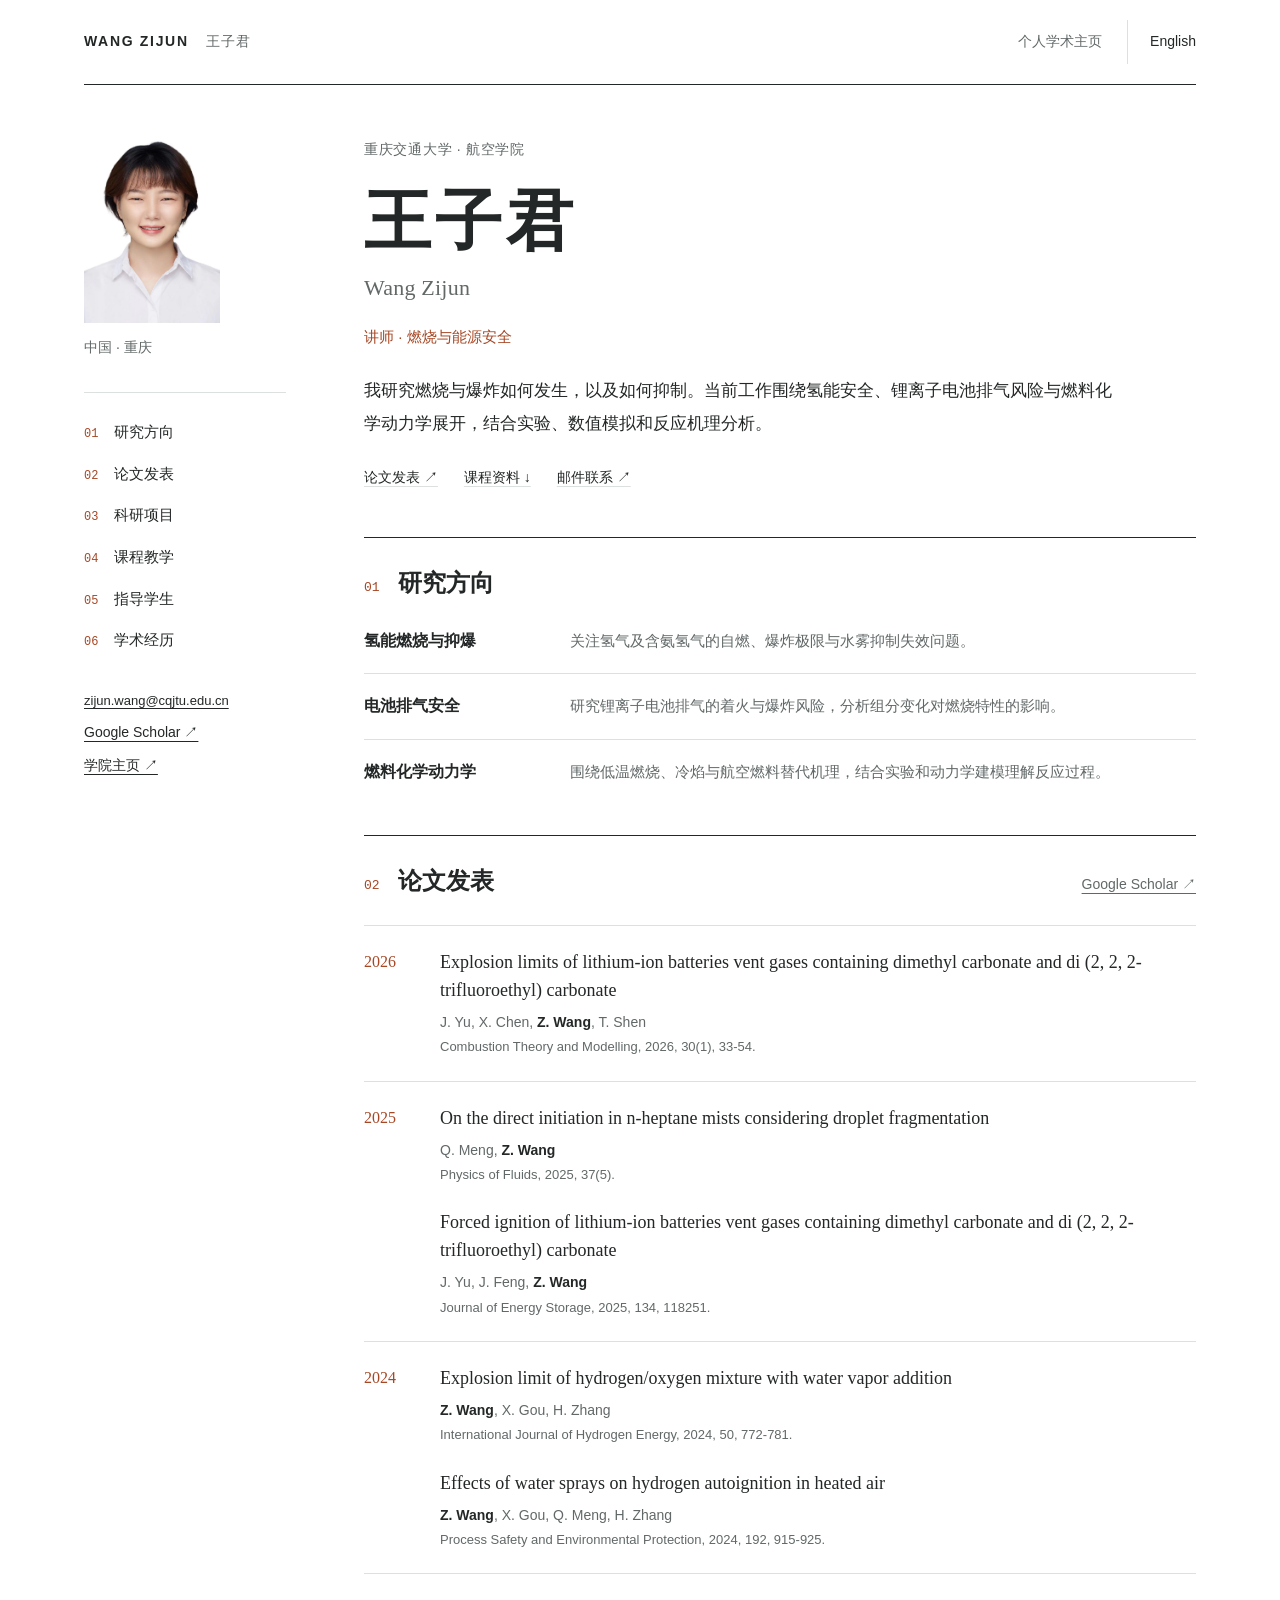
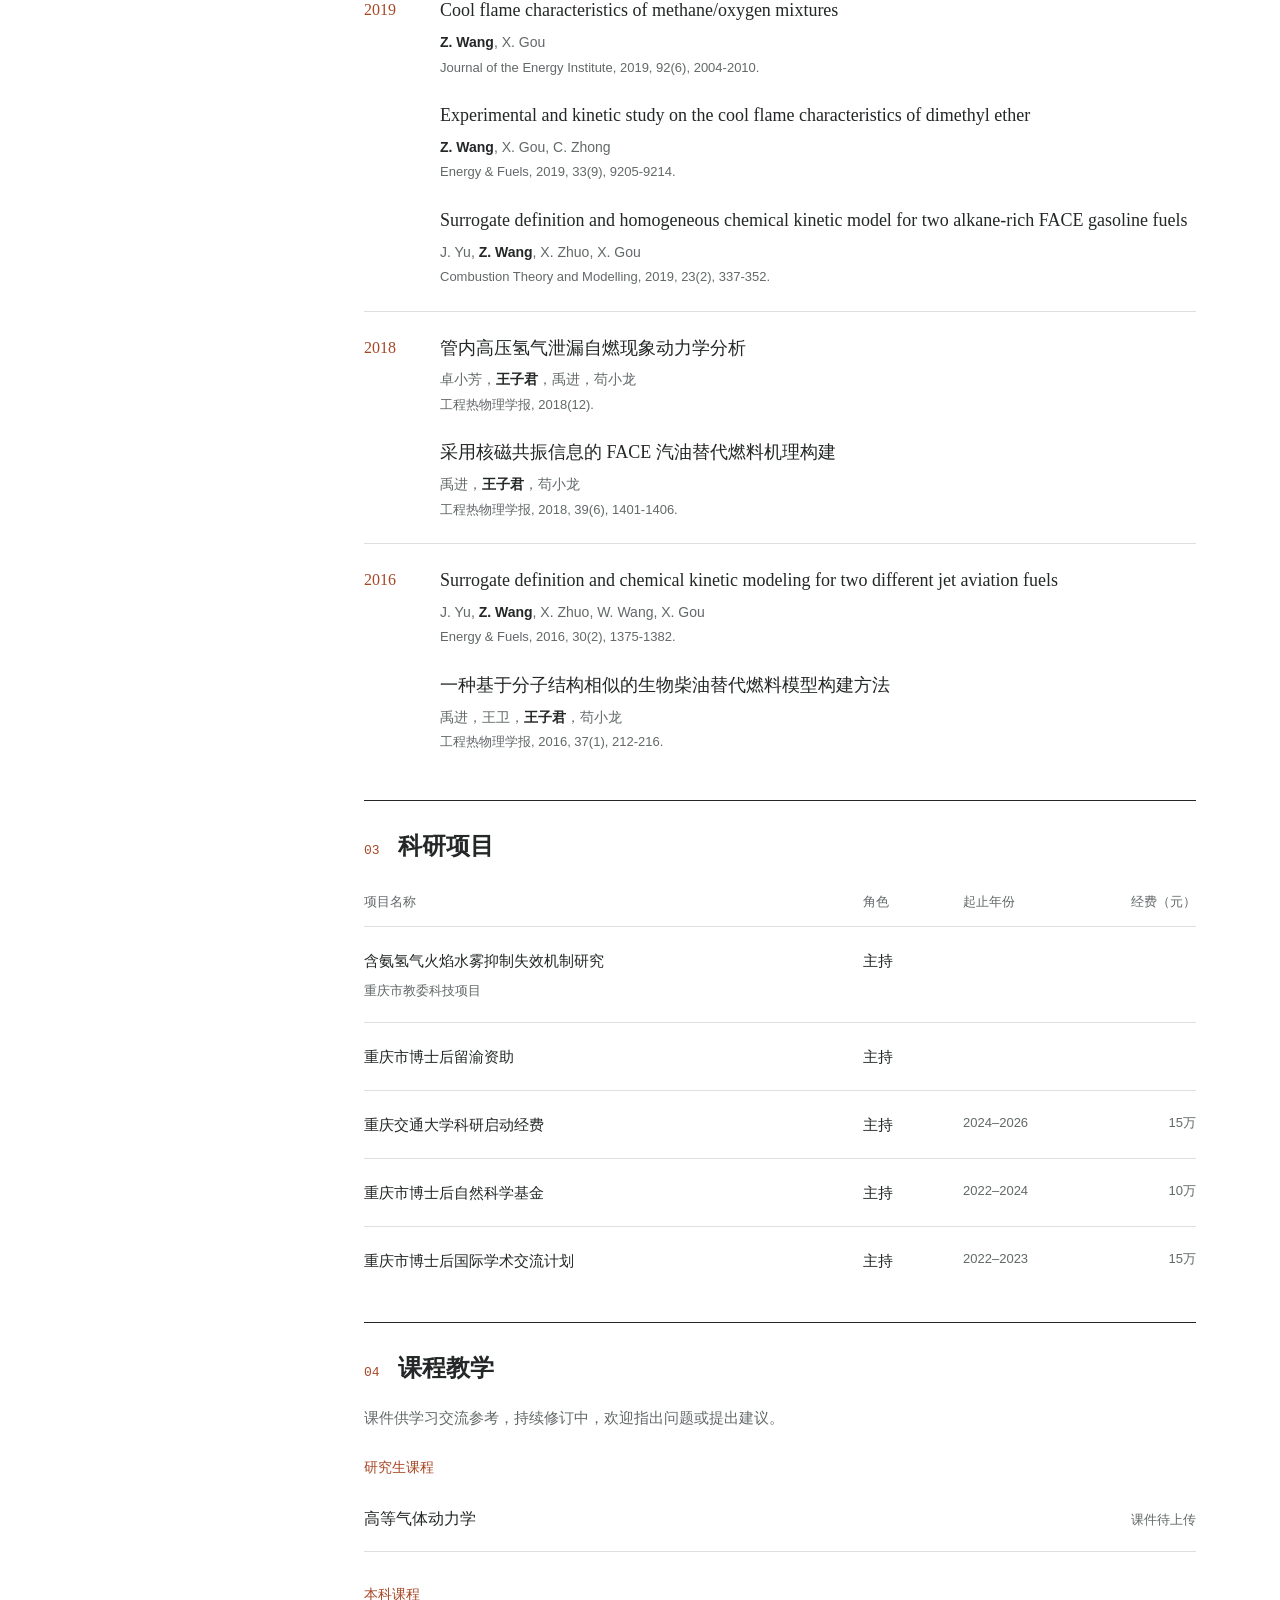
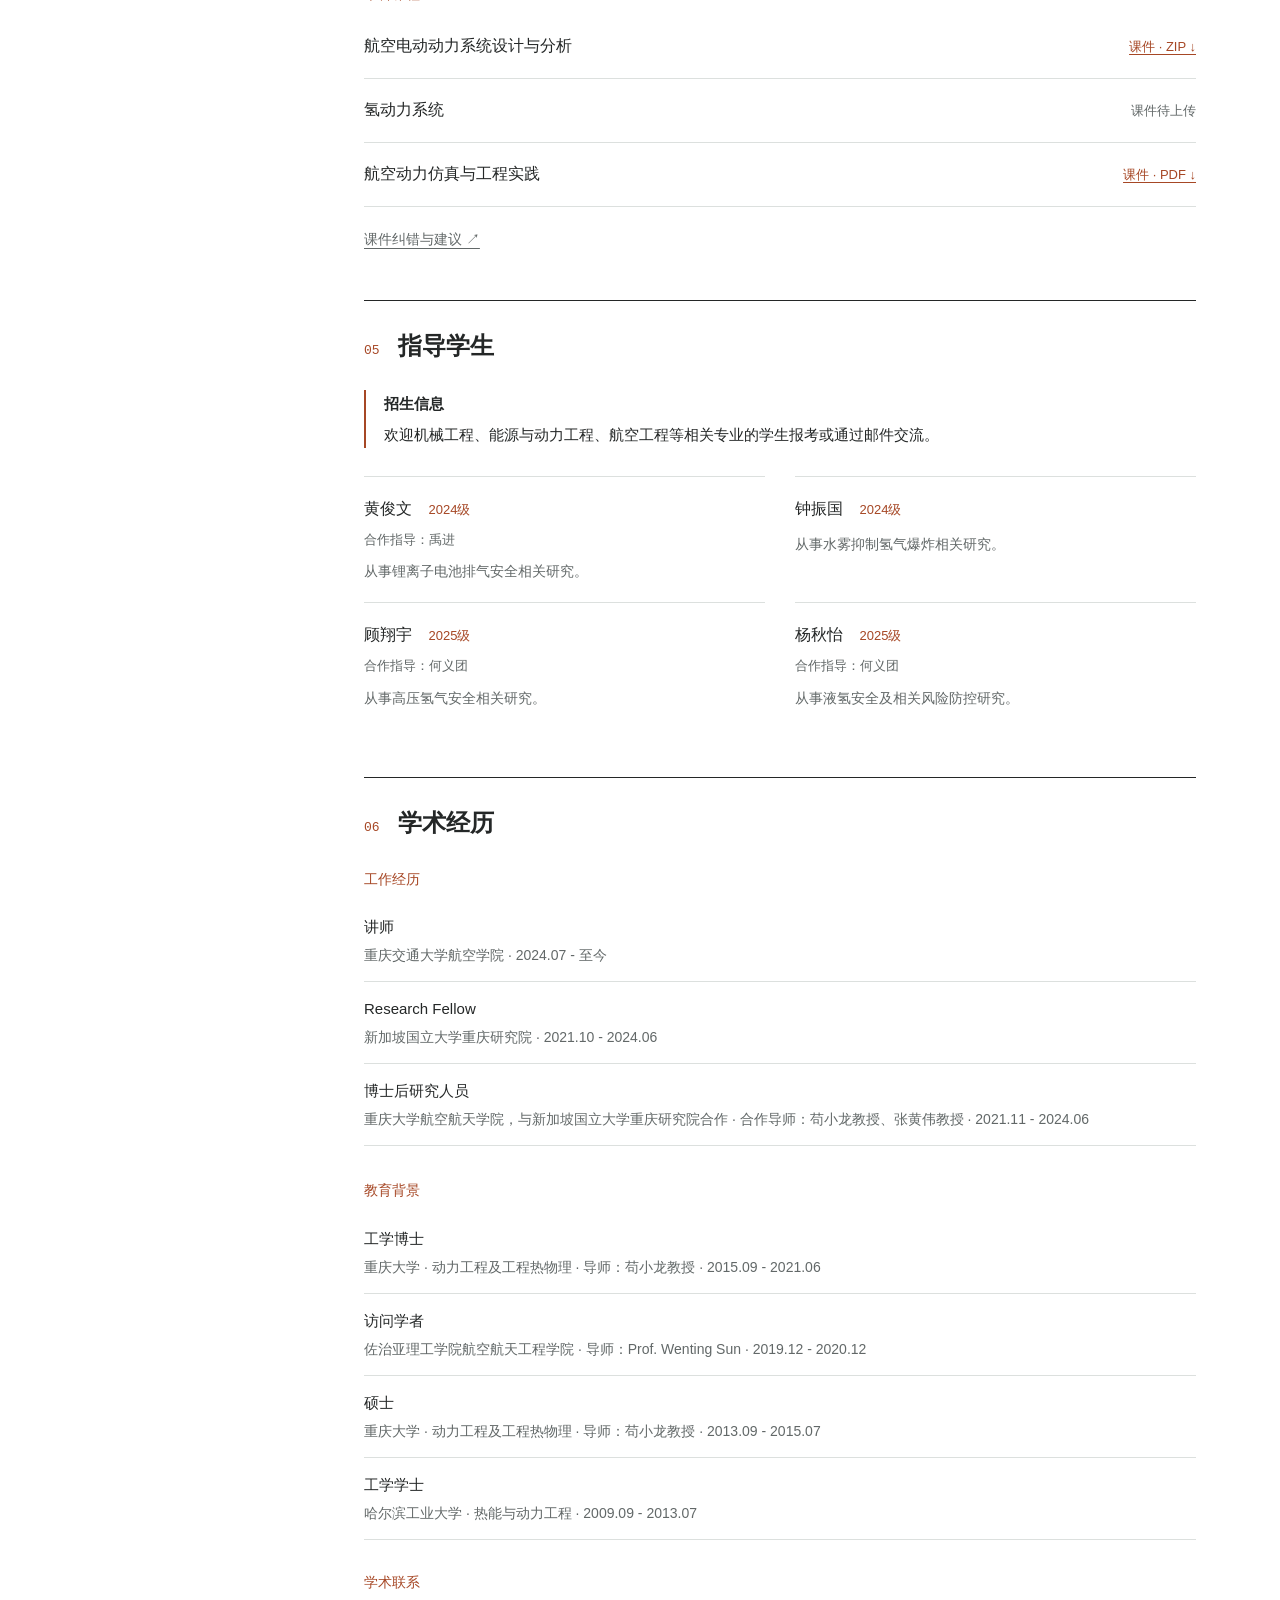
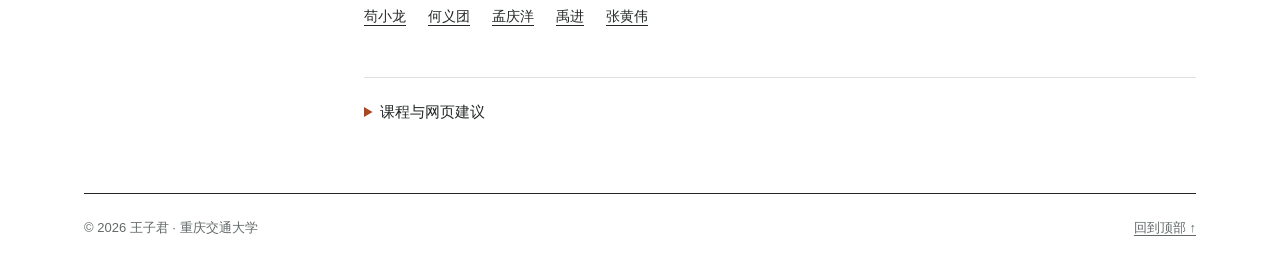
==== commit d7696c47: "Refresh academic homepage layout, projects, and courses" ====
--- a/index.html
+++ b/index.html
@@ -1,917 +1,92 @@
 <!DOCTYPE html>
-<html lang="en">
-
+<html lang="zh-CN">
 <head>
     <meta charset="UTF-8">
     <meta name="viewport" content="width=device-width, initial-scale=1.0">
-    <meta name="description" content="Academic homepage of Wang Zijun, Lecturer at Chongqing Jiaotong University.">
-    <title>Wang Zijun | Academic Homepage</title>
-    <style>
-        :root {
-            color-scheme: light;
-            --ink: #0b1f3a;
-            --muted: #51677c;
-            --paper: #f7fafc;
-            --panel: #ffffff;
-            --line: #d7e7f2;
-            --accent: #128db8;
-            --accent-strong: #0b1f3a;
-            --accent-bright: #2ec7ff;
-            --accent-soft: #e7f8ff;
-            --safety: #ff7a3d;
-            --safety-soft: #fff0e8;
-            --runway: #243e58;
-            --shadow: 0 10px 28px rgba(11, 31, 58, 0.07);
-        }
-
-        * {
-            box-sizing: border-box;
-        }
-
-        html {
-            scroll-behavior: smooth;
-        }
-
-        body {
-            margin: 0;
-            color: var(--ink);
-            background:
-                linear-gradient(180deg, #eef8fc 0, #f7fafc 360px),
-                var(--paper);
-            background-size: auto;
-            font-family: Inter, "IBM Plex Sans", "Source Sans 3", "Noto Sans SC", "Source Han Sans SC", ui-sans-serif, system-ui, -apple-system, BlinkMacSystemFont, "Segoe UI", sans-serif;
-            line-height: 1.65;
-            transition: background 180ms ease, color 180ms ease;
-        }
-
-        body[data-lang="en"] .zh,
-        body[data-lang="zh"] .en {
-            display: none;
-        }
-
-        .zh {
-            word-break: auto-phrase;
-            line-break: loose;
-            text-wrap: pretty;
-        }
-
-        h1,
-        h2,
-        h3,
-        p,
-        li,
-        a,
-        button,
-        label,
-        .info-panel,
-        .publication-title {
-            text-wrap: pretty;
-        }
-
-        a {
-            color: var(--accent);
-            text-decoration: none;
-            text-underline-offset: 4px;
-        }
-
-        a:hover,
-        a:focus {
-            text-decoration: underline;
-        }
-
-        button {
-            font: inherit;
-        }
-
-        .page {
-            width: min(1040px, calc(100% - 44px));
-            margin: 0 auto;
-        }
-
-        .site-header {
-            position: sticky;
-            top: 0;
-            z-index: 20;
-            display: flex;
-            align-items: center;
-            justify-content: space-between;
-            gap: 24px;
-            padding: 18px 0 14px;
-            background: color-mix(in srgb, var(--paper) 94%, transparent);
-            border-bottom: 0;
-            backdrop-filter: blur(10px);
-        }
-
-        .site-title {
-            color: var(--ink);
-            font-size: 0.96rem;
-            font-weight: 800;
-            letter-spacing: 0.02em;
-            text-transform: uppercase;
-        }
-
-        .header-actions {
-            display: flex;
-            align-items: center;
-            justify-content: flex-end;
-            gap: 18px;
-        }
-
-        .control-strip {
-            display: flex;
-            align-items: center;
-            gap: 10px;
-        }
-
-        .nav {
-            display: flex;
-            flex-wrap: wrap;
-            justify-content: flex-end;
-            gap: 8px 16px;
-            font-size: 0.91rem;
-            font-weight: 650;
-        }
-
-        .language-toggle {
-            min-width: 70px;
-            min-height: 36px;
-            border: 1px solid var(--line);
-            border-radius: 6px;
-            background: var(--panel);
-            color: var(--accent);
-            cursor: pointer;
-            font-weight: 700;
-        }
-
-        .language-toggle:hover,
-        .language-toggle:focus {
-            border-color: var(--accent);
-        }
-
-        .hero {
-            display: grid;
-            grid-template-columns: 190px minmax(0, 1fr);
-            gap: 34px;
-            align-items: end;
-            margin-top: 28px;
-            padding: 0 0 34px;
-            border-bottom: 1px solid var(--line);
-        }
-
-        .portrait-wrap {
-            position: relative;
-            width: 180px;
-            justify-self: start;
-            background: var(--panel);
-            border: 1px solid var(--line);
-            border-radius: 8px;
-            box-shadow: none;
-            padding: 8px;
-        }
-
-        .portrait-wrap::after {
-            display: none;
-        }
-
-        .profile-image {
-            display: block;
-            width: 100%;
-            height: 228px;
-            object-fit: cover;
-            border-radius: 6px;
-        }
-
-        .eyebrow {
-            margin: 0 0 10px;
-            color: var(--safety);
-            font-size: 0.82rem;
-            font-weight: 800;
-            letter-spacing: 0;
-            text-transform: uppercase;
-        }
-
-        h1,
-        h2,
-        h3 {
-            margin: 0;
-            line-height: 1.18;
-        }
-
-        h1 {
-            max-width: 780px;
-            font-size: clamp(2.5rem, 6vw, 5.3rem);
-            font-weight: 850;
-            letter-spacing: -0.02em;
-        }
-
-        .lead {
-            max-width: 800px;
-            margin: 18px 0 0;
-            color: var(--muted);
-            font-size: 1.13rem;
-        }
-
-        .hero-actions {
-            display: flex;
-            flex-wrap: wrap;
-            gap: 12px;
-            margin-top: 24px;
-        }
-
-        .button {
-            display: inline-flex;
-            align-items: center;
-            justify-content: center;
-            min-height: 42px;
-            padding: 0 18px;
-            border: 1px solid var(--accent);
-            border-radius: 6px;
-            background: var(--accent);
-            color: #ffffff;
-            font-weight: 700;
-        }
-
-        .button.secondary {
-            background: transparent;
-            color: var(--accent);
-        }
-
-        .content-grid {
-            display: grid;
-            grid-template-columns: 260px minmax(0, 1fr);
-            gap: 48px;
-            padding: 44px 0 64px;
-        }
-
-        .sidebar {
-            position: sticky;
-            top: 24px;
-            align-self: start;
-        }
-
-        .info-panel {
-            background: transparent;
-            border: 0;
-            border-bottom: 1px solid var(--line);
-            border-radius: 0;
-            padding: 0 0 18px;
-            box-shadow: none;
-        }
-
-        .info-panel + .info-panel {
-            margin-top: 24px;
-        }
-
-        .info-panel h2 {
-            margin-bottom: 14px;
-            font-size: 1rem;
-        }
-
-        .fact-list,
-        .link-list {
-            display: grid;
-            gap: 14px;
-            margin: 0;
-            padding: 0;
-            list-style: none;
-        }
-
-        .fact-list span,
-        .link-list span {
-            display: block;
-            color: var(--muted);
-            font-size: 0.84rem;
-        }
-
-        .fact-list strong,
-        .link-list strong {
-            display: block;
-            margin-top: 2px;
-            font-size: 0.98rem;
-        }
-
-        .icon-link,
-        .scholar-link {
-            display: inline-flex;
-            align-items: center;
-            gap: 8px;
-        }
-
-        .contact-icon,
-        .scholar-icon {
-            width: 22px;
-            height: 22px;
-            border-radius: 4px;
-        }
-
-        .contact-icon {
-            color: var(--accent);
-            flex: 0 0 auto;
-        }
-
-        .tag-list {
-            display: flex;
-            flex-wrap: wrap;
-            gap: 8px;
-            margin: 0;
-            padding: 0;
-            list-style: none;
-        }
-
-        .tag-list li {
-            padding: 5px 10px;
-            border-radius: 999px;
-            background: var(--accent-soft);
-            color: #155b68;
-            font-size: 0.86rem;
-            font-weight: 650;
-        }
-
-        .main-content {
-            display: grid;
-            gap: 24px;
-        }
-
-        section {
-            scroll-margin-top: 24px;
-        }
-
-        section > h2 {
-            display: flex;
-            align-items: center;
-            gap: 12px;
-            margin-bottom: 16px;
-            font-size: 1.18rem;
-            font-weight: 850;
-            letter-spacing: 0.02em;
-            text-transform: uppercase;
-        }
-
-        section > h2::after {
-            content: "";
-            height: 1px;
-            flex: 1;
-            background: linear-gradient(90deg, var(--line), transparent);
-        }
-
-        .section-copy {
-            max-width: 760px;
-            margin: 0;
-            padding: 18px;
-            border: 1px solid var(--line);
-            border-left: 4px solid var(--accent);
-            border-radius: 6px;
-            background: color-mix(in srgb, var(--panel) 82%, transparent);
-            color: var(--muted);
-            font-size: 1.03rem;
-            text-align: justify;
-            hyphens: auto;
-        }
-
-        .timeline {
-            display: grid;
-            gap: 0;
-            margin: 0;
-            padding: 4px 18px;
-            border: 1px solid var(--line);
-            border-left: 4px solid var(--safety);
-            border-radius: 6px;
-            background: var(--panel);
-            list-style: none;
-        }
-
-        .timeline li {
-            padding: 14px 0;
-            border-bottom: 1px solid var(--line);
-        }
-
-        .timeline li:last-child {
-            border-bottom: 0;
-        }
-
-        .timeline strong {
-            display: block;
-            color: var(--ink);
-        }
-
-        .timeline span {
-            display: block;
-            color: var(--muted);
-        }
-
-        .student-list {
-            display: grid;
-            grid-template-columns: repeat(3, minmax(0, 1fr));
-            gap: 14px;
-            margin: 0;
-            padding: 0;
-            list-style: none;
-        }
-
-        .student-list li {
-            min-height: 150px;
-            padding: 18px;
-            border: 1px solid var(--line);
-            border-radius: 6px;
-            background: var(--panel);
-            box-shadow: none;
-        }
-
-        .student-list strong {
-            display: block;
-            font-size: 1.02rem;
-        }
-
-        .student-year {
-            display: inline-block;
-            margin: 8px 0 10px;
-            padding: 3px 9px;
-            border-radius: 999px;
-            background: var(--accent-soft);
-            color: #155b68;
-            font-size: 0.8rem;
-            font-weight: 700;
-        }
-
-        .student-advisor {
-            display: block;
-            margin: -2px 0 10px;
-            color: var(--muted);
-            font-size: 0.86rem;
-            font-weight: 650;
-        }
-
-        .student-list p {
-            margin: 0;
-            color: var(--muted);
-            font-size: 0.95rem;
-        }
-
-        .admission-note {
-            margin: 0 0 16px;
-            padding: 16px 18px;
-            border: 1px solid color-mix(in srgb, var(--safety) 42%, var(--line));
-            border-left: 4px solid var(--safety);
-            border-radius: 6px;
-            background: var(--safety-soft);
-            color: var(--ink);
-            font-size: 0.98rem;
-        }
-
-        .admission-note strong {
-            display: block;
-            margin-bottom: 4px;
-            color: var(--ink);
-            font-size: 1rem;
-        }
-
-        .project-list,
-        .course-list {
-            display: grid;
-            gap: 14px;
-            margin: 0;
-            padding: 0;
-            list-style: none;
-        }
-
-        .project-list li,
-        .course-list li {
-            padding: 18px;
-            border: 1px solid var(--line);
-            border-radius: 6px;
-            background: var(--panel);
-            box-shadow: none;
-        }
-
-        .project-list strong,
-        .course-list strong {
-            display: block;
-            font-size: 1.02rem;
-        }
-
-        .project-meta,
-        .material-status {
-            display: inline-block;
-            margin: 8px 0 10px;
-            padding: 3px 9px;
-            border-radius: 999px;
-            background: var(--accent-soft);
-            color: #155b68;
-            font-size: 0.8rem;
-            font-weight: 700;
-        }
-
-        .material-link {
-            color: #155b68;
-        }
-
-        .project-list p,
-        .course-list p {
-            margin: 0;
-            color: var(--muted);
-            font-size: 0.95rem;
-        }
-
-        .teaching-note {
-            margin: -6px 0 18px;
-            color: var(--muted);
-            font-size: 0.95rem;
-        }
-
-        .comment-form {
-            display: grid;
-            gap: 14px;
-            padding: 18px;
-            border: 1px solid var(--line);
-            border-radius: 6px;
-            background: var(--panel);
-            box-shadow: none;
-        }
-
-        .form-grid {
-            display: grid;
-            grid-template-columns: repeat(2, minmax(0, 1fr));
-            gap: 14px;
-        }
-
-        .form-field {
-            display: grid;
-            gap: 6px;
-        }
-
-        .form-field label {
-            color: var(--muted);
-            font-size: 0.88rem;
-            font-weight: 700;
-        }
-
-        .form-field input,
-        .form-field select,
-        .form-field textarea {
-            width: 100%;
-            border: 1px solid var(--line);
-            border-radius: 6px;
-            padding: 10px 12px;
-            background: #ffffff;
-            color: var(--ink);
-            font: inherit;
-        }
-
-        .form-field textarea {
-            min-height: 140px;
-            resize: vertical;
-        }
-
-        .form-actions {
-            display: flex;
-            flex-wrap: wrap;
-            align-items: center;
-            gap: 12px;
-        }
-
-        .form-note {
-            margin: 0;
-            color: var(--muted);
-            font-size: 0.9rem;
-        }
-
-        .publication-note {
-            margin: -6px 0 18px;
-            color: var(--muted);
-            font-size: 0.95rem;
-        }
-
-        .publication-list {
-            display: grid;
-            gap: 14px;
-            margin: 0;
-            padding: 0;
-            list-style: none;
-            counter-reset: publications;
-        }
-
-        .publication-list li {
-            position: relative;
-            min-height: 54px;
-            padding: 16px 18px 16px 58px;
-            border: 1px solid var(--line);
-            border-radius: 6px;
-            background: var(--panel);
-            box-shadow: none;
-        }
-
-        .publication-list li::before {
-            counter-increment: publications;
-            content: counter(publications);
-            position: absolute;
-            top: 17px;
-            left: 18px;
-            width: 25px;
-            height: 25px;
-            border-radius: 50%;
-            background: var(--accent-soft);
-            color: var(--accent);
-            font-size: 0.82rem;
-            font-weight: 800;
-            line-height: 25px;
-            text-align: center;
-        }
-
-        .publication-list em {
-            color: var(--ink);
-        }
-
-        .publication-title {
-            display: block;
-            margin: 3px 0;
-            color: var(--ink);
-            font-style: italic;
-            font-weight: 650;
-        }
-
-        .publication-title:hover,
-        .publication-title:focus {
-            color: var(--accent);
-        }
-
-        .journal {
-            display: block;
-            color: var(--muted);
-        }
-
-        .site-footer {
-            border-top: 1px solid var(--line);
-            padding: 24px 0 36px;
-            color: var(--muted);
-            font-size: 0.9rem;
-        }
-
-        @media (max-width: 820px) {
-            .page {
-                width: min(100% - 28px, 680px);
-            }
-
-            .site-header,
-            .header-actions {
-                align-items: flex-start;
-                flex-direction: column;
-            }
-
-            .header-actions {
-                gap: 14px;
-            }
-
-            .nav {
-                justify-content: flex-start;
-            }
-
-            .control-strip {
-                width: 100%;
-                justify-content: space-between;
-            }
-
-            .hero,
-            .content-grid,
-            .student-list,
-            .form-grid {
-                grid-template-columns: 1fr;
-            }
-
-            .hero {
-                gap: 28px;
-                padding-top: 34px;
-            }
-
-            .portrait-wrap {
-                max-width: 230px;
-            }
-
-            h1 {
-                font-size: 2.35rem;
-            }
-
-            .sidebar {
-                position: static;
-            }
-        }
-
-        @media (max-width: 520px) {
-            body {
-                line-height: 1.58;
-            }
-
-            .hero-actions {
-                align-items: stretch;
-                flex-direction: column;
-            }
-
-            .button {
-                width: 100%;
-            }
-
-            .control-strip {
-                align-items: stretch;
-                flex-direction: column;
-            }
-
-            .publication-list li {
-                padding: 54px 15px 15px;
-            }
-
-            .publication-list li::before {
-                top: 15px;
-                left: 15px;
-            }
-        }
-    </style>
+    <meta name="description" content="王子君，重庆交通大学航空学院讲师。研究方向包括氢能燃烧与抑爆、电池排气安全和燃料化学动力学。Wang Zijun — combustion and energy safety research at Chongqing Jiaotong University.">
+    <meta name="theme-color" content="#ffffff">
+    <title>王子君 Wang Zijun | 重庆交通大学</title>
+    <link rel="stylesheet" href="styles.css">
 </head>
-
-<body data-lang="en">
-    <div class="page">
+<body data-lang="zh">
+    <a class="skip-link" href="#main"><span class="en">Skip to content</span><span class="zh">跳至正文</span></a>
+    <div class="page" id="top">
         <header class="site-header">
-            <a class="site-title" href="#">Wang Zijun</a>
+            <a class="site-title" href="#top">WANG ZIJUN <span>王子君</span></a>
             <div class="header-actions">
-                <nav class="nav" aria-label="Primary navigation">
-                    <a href="#about"><span class="en">About</span><span class="zh">简介</span></a>
-                    <a href="#experience"><span class="en">Experience</span><span class="zh">工作经历</span></a>
-                    <a href="#education"><span class="en">Education</span><span class="zh">教育背景</span></a>
-                    <a href="#students"><span class="en">Students</span><span class="zh">研究生</span></a>
-                    <a href="#projects"><span class="en">Projects</span><span class="zh">科研项目</span></a>
-                    <a href="#teaching"><span class="en">Teaching</span><span class="zh">教学</span></a>
-                    <a href="#publications"><span class="en">Publications</span><span class="zh">论文发表</span></a>
-                    <a href="#comments"><span class="en">Comments</span><span class="zh">建议</span></a>
-                    <a href="#contact"><span class="en">Contact</span><span class="zh">联系方式</span></a>
-                </nav>
-                <div class="control-strip">
-                    <button class="language-toggle" type="button" data-lang-toggle aria-label="Switch language">
-                        <span class="en">中文</span>
-                        <span class="zh">EN</span>
-                    </button>
-                </div>
+                <span class="header-note"><span class="en">Academic homepage</span><span class="zh">个人学术主页</span></span>
+                <button class="language-toggle" type="button" data-lang-toggle aria-label="Switch to English"><span class="en">中文</span><span class="zh">English</span></button>
             </div>
         </header>
-
-        <main>
-            <section class="hero" aria-label="Profile introduction">
-                <div class="portrait-wrap">
-                    <img src="wang_zijun.jpg" alt="Portrait of Wang Zijun" class="profile-image">
+        <div class="layout">
+            <aside class="sidebar" aria-label="Profile and navigation">
+                <figure><img src="wang_zijun.jpg" alt="王子君 Wang Zijun" class="profile-image" width="136" height="190"><figcaption class="portrait-caption"><span class="en">Chongqing, China</span><span class="zh">中国 · 重庆</span></figcaption></figure>
+                <nav class="nav" aria-label="Primary navigation"><a href="#about"><span class="nav-number" aria-hidden="true">01</span><span class="en">Research</span><span class="zh">研究方向</span></a>
+<a href="#publications"><span class="nav-number" aria-hidden="true">02</span><span class="en">Publications</span><span class="zh">论文发表</span></a>
+<a href="#projects"><span class="nav-number" aria-hidden="true">03</span><span class="en">Projects</span><span class="zh">科研项目</span></a>
+<a href="#teaching"><span class="nav-number" aria-hidden="true">04</span><span class="en">Teaching</span><span class="zh">课程教学</span></a>
+<a href="#students"><span class="nav-number" aria-hidden="true">05</span><span class="en">Students</span><span class="zh">指导学生</span></a>
+<a href="#experience"><span class="nav-number" aria-hidden="true">06</span><span class="en">Background</span><span class="zh">学术经历</span></a></nav>
+                <div class="contact-brief" id="contact">
+                    <a class="email" href="mailto:zijun.wang@cqjtu.edu.cn">zijun.wang@cqjtu.edu.cn</a>
+                    <a href="https://scholar.google.com.hk/citations?hl=zh-CN&amp;user=TY1vSZoAAAAJ&amp;view_op=list_works">Google Scholar ↗</a>
+                    <a href="http://cqia.cqjtu.edu.cn/info/1295/3762.htm"><span class="en">Faculty profile ↗</span><span class="zh">学院主页 ↗</span></a>
                 </div>
-                <div>
-                    <p class="eyebrow">
-                        <span class="en">Combustion &middot; Safety &middot; Energy Systems</span>
-                        <span class="zh">燃烧 &middot; 安全 &middot; 能源系统</span>
-                    </p>
-                    <h1>Wang Zijun</h1>
-                    <p class="lead">
-                        <span class="en">Lecturer at the School of Aeronautics, Chongqing Jiaotong University, working on combustion science, explosion safety, hydrogen energy systems, battery safety, and chemical kinetics for aviation-oriented energy technologies.</span>
-                        <span class="zh">重庆交通大学航空学院讲师，围绕航空能源与动力系统中的燃烧、爆炸与安全问题开展研究，重点关注氢能安全、锂离子电池排气风险、喷雾抑爆、自燃特性和燃料化学动力学建模。</span>
-                    </p>
-                    <div class="hero-actions" aria-label="Quick links">
-                        <a class="button" href="#publications"><span class="en">View Publications</span><span class="zh">查看论文</span></a>
-                        <a class="button secondary" href="#contact"><span class="en">Contact</span><span class="zh">联系我</span></a>
-                    </div>
-                </div>
-            </section>
-
-            <div class="content-grid">
-                <aside class="sidebar" aria-label="Profile details">
-                    <div class="info-panel">
-                        <h2><span class="en">Current Role</span><span class="zh">当前任职</span></h2>
-                        <ul class="fact-list">
-                            <li>
-                                <span><span class="en">Institution</span><span class="zh">单位</span></span>
-                                <strong><a href="http://cqia.cqjtu.edu.cn/info/1295/3762.htm"><span class="en">School of Aeronautics, Chongqing Jiaotong University</span><span class="zh">重庆交通大学航空学院</span></a></strong>
-                            </li>
-                            <li>
-                                <span><span class="en">Position</span><span class="zh">职位</span></span>
-                                <strong><span class="en">Lecturer</span><span class="zh">讲师</span></strong>
-                            </li>
-                            <li>
-                                <span><span class="en">Location</span><span class="zh">地点</span></span>
-                                <strong><span class="en">Chongqing, China</span><span class="zh">中国重庆</span></strong>
-                            </li>
-                        </ul>
-                    </div>
-
-                    <div class="info-panel">
-                        <h2><span class="en">Research Areas</span><span class="zh">研究方向</span></h2>
-                        <ul class="tag-list">
-                            <li><span class="en">Combustion</span><span class="zh">燃烧</span></li>
-                            <li><span class="en">Explosion limits</span><span class="zh">爆炸极限</span></li>
-                            <li><span class="en">Hydrogen safety</span><span class="zh">氢能安全</span></li>
-                            <li><span class="en">Battery vent gases</span><span class="zh">电池泄放气体</span></li>
-                            <li><span class="en">Chemical kinetics</span><span class="zh">化学动力学</span></li>
-                            <li><span class="en">Spray effects</span><span class="zh">喷雾效应</span></li>
-                        </ul>
-                    </div>
-
-                    <div class="info-panel">
-                        <h2><span class="en">Academic Network</span><span class="zh">学术关系</span></h2>
-                        <ul class="link-list">
-                            <li>
-                                <strong><a href="https://cte.cqu.edu.cn/szdw/jslb/gxl.htm"><span class="en">Gou Xiaolong</span><span class="zh">苟小龙</span></a></strong>
-                            </li>
-                            <li>
-                                <strong><a href="http://yjsgl.cqjtu.edu.cn/gmis/dsfc/dsfcgrxx/c005ca382363525301009c33460d1215"><span class="en">He Yituan</span><span class="zh">何义团</span></a></strong>
-                            </li>
-                            <li>
-                                <strong><a href="https://scholar.google.com/citations?user=BUFHPfIAAAAJ&amp;hl=zh-CN"><span class="en">Meng Qingyang</span><span class="zh">孟庆洋</span></a></strong>
-                            </li>
-                            <li>
-                                <strong><a href="http://yjsgl.cqjtu.edu.cn/gmis/dsfc/dsfcgrxx/9bc7468a7b3bc22e4759a29a65c6a62f"><span class="en">Yu Jin</span><span class="zh">禹进</span></a></strong>
-                            </li>
-                            <li>
-                                <strong><a href="https://blog.nus.edu.sg/huangwei/"><span class="en">Zhang Huangwei</span><span class="zh">张黄伟</span></a></strong>
-                            </li>
-                        </ul>
-                    </div>
-
-                    <div class="info-panel" id="contact">
-                        <h2><span class="en">Contact</span><span class="zh">联系方式</span></h2>
-                        <ul class="link-list">
-                            <li>
-                                <strong>
-                                    <a class="icon-link" href="mailto:zijun.wang@cqjtu.edu.cn" aria-label="Email">
-                                        <svg class="contact-icon" viewBox="0 0 24 24" aria-hidden="true">
-                                            <path d="M4 6h16v12H4z" fill="none" stroke="currentColor" stroke-width="1.8" stroke-linejoin="round"/>
-                                            <path d="m4 7 8 6 8-6" fill="none" stroke="currentColor" stroke-width="1.8" stroke-linecap="round" stroke-linejoin="round"/>
-                                        </svg>
-                                        <span>zijun.wang@cqjtu.edu.cn</span>
-                                    </a>
-                                </strong>
-                            </li>
-                            <li>
-                                <strong>
-                                    <a class="scholar-link" href="https://scholar.google.com.hk/citations?hl=zh-CN&amp;user=TY1vSZoAAAAJ&amp;view_op=list_works" aria-label="Google Scholar">
-                                        <img class="scholar-icon" src="https://scholar.google.com/favicon.ico" alt="">
-                                        <span>Google Scholar</span>
-                                    </a>
-                                </strong>
-                            </li>
-                            <li>
-                                <strong><a href="http://cqia.cqjtu.edu.cn/info/1295/3762.htm">CQJTU</a></strong>
-                            </li>
-                        </ul>
-                    </div>
-                </aside>
-
-                <div class="main-content">
-                    <section id="about">
-                        <h2><span class="en">About</span><span class="zh">简介</span></h2>
-                        <p class="section-copy">
-                            <span class="en">My research focuses on green aviation and new energy safety, with particular interest in hydrogen applications, combustion and explosion suppression, lithium-ion battery thermal runaway, and complex reaction kinetics. I combine experimental testing, numerical simulation, chemical kinetic analysis, and intelligent optimization methods to reveal the catastrophic evolution mechanisms of high-risk energy systems and to explore safer, more efficient, and more sustainable prevention and control strategies. Beyond research, I am also committed to engineering education and research training, aiming to explain complex energy safety problems in a clear, rigorous, and thoughtful way, and to strengthen the connection among academic research, engineering practice, and public understanding.</span>
-                            <span class="zh">我主要从事绿色航空与新能源安全相关研究，关注氢能应用、燃烧与爆炸抑制、锂电池热失控及复杂反应动力学等问题。我的研究结合实验测试、数值模拟、化学反应机理分析与智能优化方法，致力于揭示高风险能源系统中的灾变演化规律，并探索更安全、高效、可持续的防控策略。除科研工作外，我也长期关注工程教育与科研训练，希望以清晰、严谨而富有温度的方式，将复杂的能源安全问题讲明白，推动学术研究、工程应用与公众理解之间的连接。</span>
-                        </p>
-                    </section>
-
-                    <section id="experience">
-                        <h2><span class="en">Experience</span><span class="zh">工作经历</span></h2>
-                        <ul class="timeline">
-                            <li>
-                                <strong><span class="en">Lecturer</span><span class="zh">讲师</span></strong>
-                                <span><span class="en">School of Aeronautics, Chongqing Jiaotong University &middot; 2024.07 - Present</span><span class="zh">重庆交通大学航空学院 &middot; 2024.07 - 至今</span></span>
-                            </li>
-                            <li>
-                                <strong><span class="en">Research Fellow</span><span class="zh">Research Fellow</span></strong>
-                                <span><span class="en">National University of Singapore, Chongqing Research Institute &middot; 2021.10 - 2024.06</span><span class="zh">新加坡国立大学重庆研究院 &middot; 2021.10 - 2024.06</span></span>
-                            </li>
-                            <li>
-                                <strong><span class="en">Postdoctoral Researcher</span><span class="zh">博士后研究人员</span></strong>
-                                <span><span class="en">Chongqing University, School of Aerospace Engineering, in collaboration with National University of Singapore, Chongqing Research Institute &middot; Advisors: Prof. XiaoLong Gou and Prof. Huangwei Zhang &middot; 2021.11 - 2024.06</span><span class="zh">重庆大学航空航天学院，与新加坡国立大学重庆研究院合作 &middot; 合作导师：苟小龙教授、张黄伟教授 &middot; 2021.11 - 2024.06</span></span>
-                            </li>
-                        </ul>
-                    </section>
-
-                    <section id="education">
-                        <h2><span class="en">Education</span><span class="zh">教育背景</span></h2>
-                        <ul class="timeline">
-                            <li>
-                                <strong><span class="en">Doctor of Engineering</span><span class="zh">工学博士</span></strong>
-                                <span><span class="en">Chongqing University &middot; Power Engineering and Engineering Thermophysics &middot; Advisor: Prof. XiaoLong Gou &middot; 2015.09 - 2021.06</span><span class="zh">重庆大学 &middot; 动力工程及工程热物理 &middot; 导师：苟小龙教授 &middot; 2015.09 - 2021.06</span></span>
-                            </li>
-                            <li>
-                                <strong><span class="en">Visiting Scholar</span><span class="zh">访问学者</span></strong>
-                                <span><span class="en">Georgia Institute of Technology, School of Aerospace Engineering &middot; Advisor: Prof. Wenting Sun &middot; 2019.12 - 2020.12</span><span class="zh">佐治亚理工学院航空航天工程学院 &middot; 导师：Prof. Wenting Sun &middot; 2019.12 - 2020.12</span></span>
-                            </li>
-                            <li>
-                                <strong><span class="en">Master's Degree</span><span class="zh">硕士</span></strong>
-                                <span><span class="en">Chongqing University &middot; Power Engineering and Engineering Thermophysics &middot; Advisor: Prof. XiaoLong Gou &middot; 2013.09 - 2015.07</span><span class="zh">重庆大学 &middot; 动力工程及工程热物理 &middot; 导师：苟小龙教授 &middot; 2013.09 - 2015.07</span></span>
-                            </li>
-                            <li>
-                                <strong><span class="en">Bachelor of Engineering</span><span class="zh">工学学士</span></strong>
-                                <span><span class="en">Harbin Institute of Technology &middot; Thermal and Power Engineering &middot; 2009.09 - 2013.07</span><span class="zh">哈尔滨工业大学 &middot; 热能与动力工程 &middot; 2009.09 - 2013.07</span></span>
-                            </li>
-                        </ul>
-                    </section>
-
-                    <section id="students">
-                        <h2><span class="en">Graduate Students</span><span class="zh">指导研究生</span></h2>
-                        <p class="admission-note">
-                            <strong><span class="en">Prospective Students</span><span class="zh">招生信息</span></strong>
-                            <span class="en">Students from mechanical engineering, energy and power engineering, aviation engineering, and related fields are warmly welcome to apply.</span>
-                            <span class="zh">欢迎机械工程、能源与动力工程、航空工程等相关专业的学生报考。</span>
-                        </p>
-                        <ul class="student-list">
+            </aside>
+            <main class="main-content" id="main">
+                <section class="hero" aria-labelledby="profile-name">
+                    <p class="eyebrow"><span class="en">School of Aeronautics · Chongqing Jiaotong University</span><span class="zh">重庆交通大学 · 航空学院</span></p>
+                    <h1 id="profile-name"><span class="en">Wang Zijun</span><span class="zh">王子君</span></h1>
+                    <span class="roman-name zh" lang="en">Wang Zijun</span>
+                    <p class="position"><span class="en">Lecturer · Combustion &amp; energy safety</span><span class="zh">讲师 · 燃烧与能源安全</span></p>
+                    <p class="lead"><span class="en">I study how combustion and explosions occur, and how they can be suppressed. My current work focuses on hydrogen safety, lithium-ion battery vent gases, and fuel chemical kinetics, using experiments, numerical simulation, and reaction mechanism analysis.</span><span class="zh">我研究燃烧与爆炸如何发生，以及如何抑制。当前工作围绕氢能安全、锂离子电池排气风险与燃料化学动力学展开，结合实验、数值模拟和反应机理分析。</span></p>
+                    <div class="hero-links"><a href="#publications"><span class="en">Publications ↗</span><span class="zh">论文发表 ↗</span></a><a href="#teaching"><span class="en">Course materials ↓</span><span class="zh">课程资料 ↓</span></a><a href="mailto:zijun.wang@cqjtu.edu.cn"><span class="en">Email ↗</span><span class="zh">邮件联系 ↗</span></a></div>
+                </section>
+                <section class="content-section" id="about">
+                    <div class="section-heading"><span class="section-number" aria-hidden="true">01</span><h2><span class="en">Research</span><span class="zh">研究方向</span></h2></div>
+                    <ul class="research-list"><li><h3><span class="en">Hydrogen combustion &amp; suppression</span><span class="zh">氢能燃烧与抑爆</span></h3><p><span class="en">Autoignition, explosion limits, and the failure of water mist suppression in hydrogen and ammonia-containing hydrogen flames.</span><span class="zh">关注氢气及含氨氢气的自燃、爆炸极限与水雾抑制失效问题。</span></p></li>
+<li><h3><span class="en">Battery vent gas safety</span><span class="zh">电池排气安全</span></h3><p><span class="en">Ignition and explosion risks of lithium-ion battery vent gases, and how gas composition affects combustion.</span><span class="zh">研究锂离子电池排气的着火与爆炸风险，分析组分变化对燃烧特性的影响。</span></p></li>
+<li><h3><span class="en">Fuel chemical kinetics</span><span class="zh">燃料化学动力学</span></h3><p><span class="en">Experiments and kinetic modeling of low-temperature combustion, cool flames, and surrogate aviation fuels.</span><span class="zh">围绕低温燃烧、冷焰与航空燃料替代机理，结合实验和动力学建模理解反应过程。</span></p></li></ul>
+                </section>
+                <section class="content-section" id="publications">
+                    <div class="section-heading"><span class="section-number" aria-hidden="true">02</span><h2><span class="en">Publications</span><span class="zh">论文发表</span></h2><a href="https://scholar.google.com.hk/citations?hl=zh-CN&amp;user=TY1vSZoAAAAJ&amp;view_op=list_works">Google Scholar ↗</a></div>
+                    <div class="publication-group"><h3 class="publication-year">2026</h3><ol class="publication-list"><li><a class="publication-title" href="https://doi.org/10.1080/13647830.2025.2575757" target="_blank" rel="noopener">Explosion limits of lithium-ion batteries vent gases containing dimethyl carbonate and di (2, 2, 2-trifluoroethyl) carbonate</a><span class="publication-authors">J. Yu, X. Chen, <strong>Z. Wang</strong>, T. Shen</span><span class="journal">Combustion Theory and Modelling, 2026, 30(1), 33-54.</span></li></ol></div>
+<div class="publication-group"><h3 class="publication-year">2025</h3><ol class="publication-list"><li><a class="publication-title" href="https://doi.org/10.1063/5.0265885" target="_blank" rel="noopener">On the direct initiation in n-heptane mists considering droplet fragmentation</a><span class="publication-authors">Q. Meng, <strong>Z. Wang</strong></span><span class="journal">Physics of Fluids, 2025, 37(5).</span></li>
+<li><a class="publication-title" href="https://doi.org/10.1016/j.est.2025.118251" target="_blank" rel="noopener">Forced ignition of lithium-ion batteries vent gases containing dimethyl carbonate and di (2, 2, 2-trifluoroethyl) carbonate</a><span class="publication-authors">J. Yu, J. Feng, <strong>Z. Wang</strong></span><span class="journal">Journal of Energy Storage, 2025, 134, 118251.</span></li></ol></div>
+<div class="publication-group"><h3 class="publication-year">2024</h3><ol class="publication-list"><li><a class="publication-title" href="https://doi.org/10.1016/j.ijhydene.2023.06.321" target="_blank" rel="noopener">Explosion limit of hydrogen/oxygen mixture with water vapor addition</a><span class="publication-authors"><strong>Z. Wang</strong>, X. Gou, H. Zhang</span><span class="journal">International Journal of Hydrogen Energy, 2024, 50, 772-781.</span></li>
+<li><a class="publication-title" href="https://doi.org/10.1016/j.psep.2024.10.069" target="_blank" rel="noopener">Effects of water sprays on hydrogen autoignition in heated air</a><span class="publication-authors"><strong>Z. Wang</strong>, X. Gou, Q. Meng, H. Zhang</span><span class="journal">Process Safety and Environmental Protection, 2024, 192, 915-925.</span></li></ol></div>
+<div class="publication-group"><h3 class="publication-year">2019</h3><ol class="publication-list"><li><a class="publication-title" href="https://doi.org/10.1016/j.joei.2018.10.011" target="_blank" rel="noopener">Cool flame characteristics of methane/oxygen mixtures</a><span class="publication-authors"><strong>Z. Wang</strong>, X. Gou</span><span class="journal">Journal of the Energy Institute, 2019, 92(6), 2004-2010.</span></li>
+<li><a class="publication-title" href="https://doi.org/10.1021/acs.energyfuels.9b01711" target="_blank" rel="noopener">Experimental and kinetic study on the cool flame characteristics of dimethyl ether</a><span class="publication-authors"><strong>Z. Wang</strong>, X. Gou, C. Zhong</span><span class="journal">Energy &amp; Fuels, 2019, 33(9), 9205-9214.</span></li>
+<li><a class="publication-title" href="https://doi.org/10.1080/13647830.2018.1532114" target="_blank" rel="noopener">Surrogate definition and homogeneous chemical kinetic model for two alkane-rich FACE gasoline fuels</a><span class="publication-authors">J. Yu, <strong>Z. Wang</strong>, X. Zhuo, X. Gou</span><span class="journal">Combustion Theory and Modelling, 2019, 23(2), 337-352.</span></li></ol></div>
+<div class="publication-group"><h3 class="publication-year">2018</h3><ol class="publication-list"><li><a class="publication-title" href="https://s.wanfangdata.com.cn/paper?q=%E7%AE%A1%E5%86%85%E9%AB%98%E5%8E%8B%E6%B0%A2%E6%B0%94%E6%B3%84%E6%BC%8F%E8%87%AA%E7%87%83%E7%8E%B0%E8%B1%A1%E5%8A%A8%E5%8A%9B%E5%AD%A6%E5%88%86%E6%9E%90" target="_blank" rel="noopener">管内高压氢气泄漏自燃现象动力学分析</a><span class="publication-authors">卓小芳，<strong>王子君</strong>，禹进，苟小龙</span><span class="journal">工程热物理学报, 2018(12).</span></li>
+<li><a class="publication-title" href="https://s.wanfangdata.com.cn/paper?q=%E9%87%87%E7%94%A8%E6%A0%B8%E7%A3%81%E5%85%B1%E6%8C%AF%E4%BF%A1%E6%81%AF%E7%9A%84%20FACE%20%E6%B1%BD%E6%B2%B9%E6%9B%BF%E4%BB%A3%E7%87%83%E6%96%99%E6%9C%BA%E7%90%86%E6%9E%84%E5%BB%BA" target="_blank" rel="noopener">采用核磁共振信息的 FACE 汽油替代燃料机理构建</a><span class="publication-authors">禹进，<strong>王子君</strong>，苟小龙</span><span class="journal">工程热物理学报, 2018, 39(6), 1401-1406.</span></li></ol></div>
+<div class="publication-group"><h3 class="publication-year">2016</h3><ol class="publication-list"><li><a class="publication-title" href="https://doi.org/10.1021/acs.energyfuels.5b02717" target="_blank" rel="noopener">Surrogate definition and chemical kinetic modeling for two different jet aviation fuels</a><span class="publication-authors">J. Yu, <strong>Z. Wang</strong>, X. Zhuo, W. Wang, X. Gou</span><span class="journal">Energy &amp; Fuels, 2016, 30(2), 1375-1382.</span></li>
+<li><a class="publication-title" href="https://s.wanfangdata.com.cn/paper?q=%E4%B8%80%E7%A7%8D%E5%9F%BA%E4%BA%8E%E5%88%86%E5%AD%90%E7%BB%93%E6%9E%84%E7%9B%B8%E4%BC%BC%E7%9A%84%E7%94%9F%E7%89%A9%E6%9F%B4%E6%B2%B9%E6%9B%BF%E4%BB%A3%E7%87%83%E6%96%99%E6%A8%A1%E5%9E%8B%E6%9E%84%E5%BB%BA%E6%96%B9%E6%B3%95" target="_blank" rel="noopener">一种基于分子结构相似的生物柴油替代燃料模型构建方法</a><span class="publication-authors">禹进，王卫，<strong>王子君</strong>，苟小龙</span><span class="journal">工程热物理学报, 2016, 37(1), 212-216.</span></li></ol></div>
+                </section>
+                <section class="content-section" id="projects">
+                    <div class="section-heading"><span class="section-number" aria-hidden="true">03</span><h2><span class="en">Research projects</span><span class="zh">科研项目</span></h2></div>
+                    <table class="project-table">
+                        <thead><tr><th scope="col"><span class="en">Project</span><span class="zh">项目名称</span></th><th scope="col"><span class="en">Role</span><span class="zh">角色</span></th><th scope="col"><span class="en">Period</span><span class="zh">起止年份</span></th><th scope="col"><span class="en">RMB</span><span class="zh">经费（元）</span></th></tr></thead>
+                        <tbody><tr><td class="project-name"><strong><span class="en">Study on the Failure Mechanisms of Water Mist Suppression of Ammonia-Containing Hydrogen Flames</span><span class="zh">含氨氢气火焰水雾抑制失效机制研究</span></strong><span class="project-funder"><span class="en">Science and Technology Project of the Chongqing Municipal Education Commission</span><span class="zh">重庆市教委科技项目</span></span></td><td class="project-role"><span class="en">PI</span><span class="zh">主持</span></td><td class="project-dates"></td><td class="project-amount"></td></tr>
+<tr><td class="project-name"><strong><span class="en">Chongqing Postdoctoral Retention Support Program</span><span class="zh">重庆市博士后留渝资助</span></strong></td><td class="project-role"><span class="en">PI</span><span class="zh">主持</span></td><td class="project-dates"></td><td class="project-amount"></td></tr>
+<tr><td class="project-name"><strong><span class="en">Research Start-up Fund, Chongqing Jiaotong University</span><span class="zh">重庆交通大学科研启动经费</span></strong></td><td class="project-role"><span class="en">PI</span><span class="zh">主持</span></td><td class="project-dates">2024–2026</td><td class="project-amount"><span class="en">150,000</span><span class="zh">15万</span></td></tr>
+<tr><td class="project-name"><strong><span class="en">Chongqing Postdoctoral Natural Science Foundation</span><span class="zh">重庆市博士后自然科学基金</span></strong></td><td class="project-role"><span class="en">PI</span><span class="zh">主持</span></td><td class="project-dates">2022–2024</td><td class="project-amount"><span class="en">100,000</span><span class="zh">10万</span></td></tr>
+<tr><td class="project-name"><strong><span class="en">Chongqing Postdoctoral International Academic Exchange Program</span><span class="zh">重庆市博士后国际学术交流计划</span></strong></td><td class="project-role"><span class="en">PI</span><span class="zh">主持</span></td><td class="project-dates">2022–2023</td><td class="project-amount"><span class="en">150,000</span><span class="zh">15万</span></td></tr></tbody>
+                    </table>
+                </section>
+                <section class="content-section" id="teaching">
+                    <div class="section-heading"><span class="section-number" aria-hidden="true">04</span><h2><span class="en">Teaching</span><span class="zh">课程教学</span></h2></div>
+                    <p class="section-note"><span class="en">Course materials are shared for study and reference. Corrections and suggestions are welcome.</span><span class="zh">课件供学习交流参考，持续修订中，欢迎指出问题或提出建议。</span></p>
+                    <div class="course-group"><h3 class="group-label"><span class="en">Graduate course</span><span class="zh">研究生课程</span></h3><ul class="course-list"><li><strong><span class="en">Advanced Gas Dynamics</span><span class="zh">高等气体动力学</span></strong><span class="material-status"><span class="en">Materials forthcoming</span><span class="zh">课件待上传</span></span></li></ul></div>
+                    <div class="course-group"><h3 class="group-label"><span class="en">Undergraduate courses</span><span class="zh">本科课程</span></h3><ul class="course-list"><li><strong><span class="en">Design and Analysis of Aviation Electric Propulsion Systems</span><span class="zh">航空电动动力系统设计与分析</span></strong><span class="material-status"><a href="materials/aviation-electric-propulsion.zip" download><span class="en">Materials · ZIP ↓</span><span class="zh">课件 · ZIP ↓</span></a></span></li>
+<li><strong><span class="en">Hydrogen Power Systems</span><span class="zh">氢动力系统</span></strong><span class="material-status"><span class="en">Materials forthcoming</span><span class="zh">课件待上传</span></span></li>
+<li><strong><span class="en">Aviation Power Simulation and Engineering Practice</span><span class="zh">航空动力仿真与工程实践</span></strong><span class="material-status"><a href="materials/aviation-power-simulation-practice.pdf" download><span class="en">Materials · PDF ↓</span><span class="zh">课件 · PDF ↓</span></a></span></li></ul></div>
+                    <p class="course-feedback"><a href="#comments" data-open-feedback><span class="en">Suggest a correction to the materials ↗</span><span class="zh">课件纠错与建议 ↗</span></a></p>
+                </section>
+                <section class="content-section" id="students">
+                    <div class="section-heading"><span class="section-number" aria-hidden="true">05</span><h2><span class="en">Graduate students</span><span class="zh">指导学生</span></h2></div>
+                    <p class="admission-note"><strong><span class="en">Prospective students</span><span class="zh">招生信息</span></strong><span class="en">Students in mechanical engineering, energy and power engineering, aviation engineering, and related fields are welcome to get in touch.</span><span class="zh">欢迎机械工程、能源与动力工程、航空工程等相关专业的学生报考或通过邮件交流。</span></p>
+                    <ul class="student-list">
                             <li>
                                 <strong><span class="en">Junwen Huang</span><span class="zh">黄俊文</span></strong>
                                 <span class="student-year"><span class="en">Class of 2024</span><span class="zh">2024级</span></span>
@@ -924,89 +99,63 @@
                                 <p><span class="en">Research on water mist suppression of hydrogen explosions.</span><span class="zh">从事水雾抑制氢气爆炸相关研究。</span></p>
                             </li>
                             <li>
+                                <strong><span class="en">Xiangyu Gu</span><span class="zh">顾翔宇</span></strong>
+                                <span class="student-year"><span class="en">Class of 2025</span><span class="zh">2025级</span></span>
+                                <span class="student-advisor"><span class="en">Co-advised: He Yituan</span><span class="zh">合作指导：何义团</span></span>
+                                <p><span class="en">Research on high-pressure hydrogen safety.</span><span class="zh">从事高压氢气安全相关研究。</span></p>
+                            </li>
+                            <li>
                                 <strong><span class="en">Qiuyi Yang</span><span class="zh">杨秋怡</span></strong>
                                 <span class="student-year"><span class="en">Class of 2025</span><span class="zh">2025级</span></span>
                                 <span class="student-advisor"><span class="en">Co-advised: He Yituan</span><span class="zh">合作指导：何义团</span></span>
                                 <p><span class="en">Research on liquid hydrogen safety and related hazard mitigation.</span><span class="zh">从事液氢安全及相关风险防控研究。</span></p>
                             </li>
                         </ul>
-                    </section>
-
-                    <section id="projects">
-                        <h2><span class="en">Research Projects</span><span class="zh">科研项目</span></h2>
-                        <ul class="project-list">
-                            <li>
-                                <strong><span class="en">Chongqing Postdoctoral International Academic Exchange Program</span><span class="zh">重庆市博士后国际学术交流计划</span></strong>
-                                <span class="project-meta"><span class="en">PI · 2022-2023 · RMB 150,000</span><span class="zh">主持 · 2022-2023 · 15万元</span></span>
-                                <p><span class="en">Supported international academic exchange and research collaboration during the postdoctoral stage.</span><span class="zh">支持博士后阶段国际学术交流与科研合作。</span></p>
-                            </li>
-                            <li>
-                                <strong><span class="en">Chongqing Postdoctoral Natural Science Foundation</span><span class="zh">重庆市博士后自然科学基金</span></strong>
-                                <span class="project-meta"><span class="en">PI · 2022-2024 · RMB 100,000</span><span class="zh">主持 · 2022-2024 · 10万元</span></span>
-                                <p><span class="en">Focused on fundamental research related to combustion, explosion safety, and energy systems.</span><span class="zh">围绕燃烧、爆炸安全与能源系统相关基础问题开展研究。</span></p>
-                            </li>
-                            <li>
-                                <strong><span class="en">Research Start-up Fund, Chongqing Jiaotong University</span><span class="zh">重庆交通大学科研启动经费</span></strong>
-                                <span class="project-meta"><span class="en">PI · 2024-2026 · RMB 150,000</span><span class="zh">主持 · 2024-2026 · 15万元</span></span>
-                                <p><span class="en">Supports the development of research on energy safety, hydrogen systems, and aviation-related power technologies.</span><span class="zh">支持能源安全、氢能系统与航空动力相关方向的研究工作开展。</span></p>
-                            </li>
-                        </ul>
-                    </section>
-
-                    <section id="teaching">
-                        <h2><span class="en">Teaching</span><span class="zh">教学相关</span></h2>
-                        <p class="teaching-note">
-                            <span class="en">Course materials are shared for reference only. They are being continuously improved, and comments or suggestions are welcome.</span>
-                            <span class="zh">课程资料仅作学习交流参考，内容持续优化中，欢迎大家提出意见和建议。</span>
-                        </p>
-                        <ul class="course-list">
-                            <li>
-                                <strong><span class="en">Design and Analysis of Aviation Electric Propulsion Systems</span><span class="zh">航空电动动力系统设计与分析</span></strong>
-                                <span class="material-status"><a class="material-link" href="materials/aviation-electric-propulsion.zip" download><span class="en">Download course materials</span><span class="zh">下载课件</span></a></span>
-                                <p><span class="en">Materials are shared for reference and will continue to be improved. Suggestions are welcome.</span><span class="zh">课件仅作学习交流参考，内容持续优化中，欢迎大家提出意见和建议。</span></p>
-                            </li>
-                            <li>
-                                <strong><span class="en">Hydrogen Power Systems</span><span class="zh">氢动力系统</span></strong>
-                                <span class="material-status"><span class="en">Course materials to be uploaded</span><span class="zh">课件待上传</span></span>
-                                <p><span class="en">Course materials will be shared as a reference and will continue to be refined with teaching practice.</span><span class="zh">后续将上传课程课件，并结合教学实践持续完善。</span></p>
-                            </li>
-                            <li>
-                                <strong><span class="en">Aviation Power Simulation and Engineering Practice</span><span class="zh">航空动力仿真与工程实践</span></strong>
-                                <span class="material-status"><a class="material-link" href="materials/aviation-power-simulation-practice.pdf" download><span class="en">Download course materials</span><span class="zh">下载课件</span></a></span>
-                                <p><span class="en">Materials are shared for reference, with emphasis on simulation skills and engineering-oriented practice. Suggestions are welcome.</span><span class="zh">课件仅作学习交流参考，重点服务于仿真能力培养与工程实践训练，内容持续优化中，欢迎大家提出意见和建议。</span></p>
-                            </li>
-                        </ul>
-                    </section>
-
-                    <section id="publications">
-                        <h2><span class="en">Publications</span><span class="zh">论文发表</span></h2>
-                        <p class="publication-note">
-                            <span class="en">Publication list updated from the Google Scholar data provided in 2026.</span>
-                            <span class="zh">论文列表已根据你提供的 Google Scholar 数据更新。</span>
-                        </p>
-                        <ol class="publication-list">
-                            <li>J. Yu, X. Chen, <strong>Z. Wang</strong>, T. Shen. <a class="publication-title" href="https://doi.org/10.1080/13647830.2025.2575757" target="_blank" rel="noopener">Explosion limits of lithium-ion batteries vent gases containing dimethyl carbonate and di (2, 2, 2-trifluoroethyl) carbonate</a><span class="journal">Combustion Theory and Modelling, 2026, 30(1), 33-54.</span></li>
-                            <li>Q. Meng, <strong>Z. Wang</strong>. <a class="publication-title" href="https://doi.org/10.1063/5.0265885" target="_blank" rel="noopener">On the direct initiation in n-heptane mists considering droplet fragmentation</a><span class="journal">Physics of Fluids, 2025, 37(5).</span></li>
-                            <li>J. Yu, J. Feng, <strong>Z. Wang</strong>. <a class="publication-title" href="https://doi.org/10.1016/j.est.2025.118251" target="_blank" rel="noopener">Forced ignition of lithium-ion batteries vent gases containing dimethyl carbonate and di (2, 2, 2-trifluoroethyl) carbonate</a><span class="journal">Journal of Energy Storage, 2025, 134, 118251.</span></li>
-                            <li><strong>Z. Wang</strong>, X. Gou, H. Zhang. <a class="publication-title" href="https://doi.org/10.1016/j.ijhydene.2023.06.321" target="_blank" rel="noopener">Explosion limit of hydrogen/oxygen mixture with water vapor addition</a><span class="journal">International Journal of Hydrogen Energy, 2024, 50, 772-781.</span></li>
-                            <li><strong>Z. Wang</strong>, X. Gou, Q. Meng, H. Zhang. <a class="publication-title" href="https://doi.org/10.1016/j.psep.2024.10.069" target="_blank" rel="noopener">Effects of water sprays on hydrogen autoignition in heated air</a><span class="journal">Process Safety and Environmental Protection, 2024, 192, 915-925.</span></li>
-                            <li><strong>Z. Wang</strong>, X. Gou. <a class="publication-title" href="https://doi.org/10.1016/j.joei.2018.10.011" target="_blank" rel="noopener">Cool flame characteristics of methane/oxygen mixtures</a><span class="journal">Journal of the Energy Institute, 2019, 92(6), 2004-2010.</span></li>
-                            <li><strong>Z. Wang</strong>, X. Gou, C. Zhong. <a class="publication-title" href="https://doi.org/10.1021/acs.energyfuels.9b01711" target="_blank" rel="noopener">Experimental and kinetic study on the cool flame characteristics of dimethyl ether</a><span class="journal">Energy &amp; Fuels, 2019, 33(9), 9205-9214.</span></li>
-                            <li>J. Yu, <strong>Z. Wang</strong>, X. Zhuo, X. Gou. <a class="publication-title" href="https://doi.org/10.1080/13647830.2018.1532114" target="_blank" rel="noopener">Surrogate definition and homogeneous chemical kinetic model for two alkane-rich FACE gasoline fuels</a><span class="journal">Combustion Theory and Modelling, 2019, 23(2), 337-352.</span></li>
-                            <li>卓小芳，<strong>王子君</strong>，禹进，苟小龙. <a class="publication-title" href="https://s.wanfangdata.com.cn/paper?q=%E7%AE%A1%E5%86%85%E9%AB%98%E5%8E%8B%E6%B0%A2%E6%B0%94%E6%B3%84%E6%BC%8F%E8%87%AA%E7%87%83%E7%8E%B0%E8%B1%A1%E5%8A%A8%E5%8A%9B%E5%AD%A6%E5%88%86%E6%9E%90" target="_blank" rel="noopener">管内高压氢气泄漏自燃现象动力学分析</a><span class="journal">工程热物理学报, 2018(12).</span></li>
-                            <li>禹进，<strong>王子君</strong>，苟小龙. <a class="publication-title" href="https://s.wanfangdata.com.cn/paper?q=%E9%87%87%E7%94%A8%E6%A0%B8%E7%A3%81%E5%85%B1%E6%8C%AF%E4%BF%A1%E6%81%AF%E7%9A%84%20FACE%20%E6%B1%BD%E6%B2%B9%E6%9B%BF%E4%BB%A3%E7%87%83%E6%96%99%E6%9C%BA%E7%90%86%E6%9E%84%E5%BB%BA" target="_blank" rel="noopener">采用核磁共振信息的 FACE 汽油替代燃料机理构建</a><span class="journal">工程热物理学报, 2018, 39(6), 1401-1406.</span></li>
-                            <li>J. Yu, <strong>Z. Wang</strong>, X. Zhuo, W. Wang, X. Gou. <a class="publication-title" href="https://doi.org/10.1021/acs.energyfuels.5b02717" target="_blank" rel="noopener">Surrogate definition and chemical kinetic modeling for two different jet aviation fuels</a><span class="journal">Energy &amp; Fuels, 2016, 30(2), 1375-1382.</span></li>
-                            <li>禹进，王卫，<strong>王子君</strong>，苟小龙. <a class="publication-title" href="https://s.wanfangdata.com.cn/paper?q=%E4%B8%80%E7%A7%8D%E5%9F%BA%E4%BA%8E%E5%88%86%E5%AD%90%E7%BB%93%E6%9E%84%E7%9B%B8%E4%BC%BC%E7%9A%84%E7%94%9F%E7%89%A9%E6%9F%B4%E6%B2%B9%E6%9B%BF%E4%BB%A3%E7%87%83%E6%96%99%E6%A8%A1%E5%9E%8B%E6%9E%84%E5%BB%BA%E6%96%B9%E6%B3%95" target="_blank" rel="noopener">一种基于分子结构相似的生物柴油替代燃料模型构建方法</a><span class="journal">工程热物理学报, 2016, 37(1), 212-216.</span></li>
-                        </ol>
-                    </section>
-
-                    <section id="comments">
-                        <h2><span class="en">Comments</span><span class="zh">建议反馈</span></h2>
-                        <p class="teaching-note">
-                            <span class="en">Comments on course materials, teaching content, or the homepage are welcome. The form will open your email client and send the message to me.</span>
-                            <span class="zh">欢迎对课程资料、教学内容或网页提出建议。填写后将调用邮件客户端发送给我。</span>
-                        </p>
-                        <form class="comment-form" data-comment-form>
+                </section>
+                <section class="content-section" id="experience">
+                    <div class="section-heading"><span class="section-number" aria-hidden="true">06</span><h2><span class="en">Academic background</span><span class="zh">学术经历</span></h2></div>
+                    <div class="cv-block"><h3 class="group-label"><span class="en">Appointments</span><span class="zh">工作经历</span></h3><ul class="timeline">
+                            <li>
+                                <strong><span class="en">Lecturer</span><span class="zh">讲师</span></strong>
+                                <span><span class="en">School of Aeronautics, Chongqing Jiaotong University &middot; 2024.07 - Present</span><span class="zh">重庆交通大学航空学院 &middot; 2024.07 - 至今</span></span>
+                            </li>
+                            <li>
+                                <strong><span class="en">Research Fellow</span><span class="zh">Research Fellow</span></strong>
+                                <span><span class="en">National University of Singapore, Chongqing Research Institute &middot; 2021.10 - 2024.06</span><span class="zh">新加坡国立大学重庆研究院 &middot; 2021.10 - 2024.06</span></span>
+                            </li>
+                            <li>
+                                <strong><span class="en">Postdoctoral Researcher</span><span class="zh">博士后研究人员</span></strong>
+                                <span><span class="en">Chongqing University, School of Aerospace Engineering, in collaboration with National University of Singapore, Chongqing Research Institute &middot; Advisors: Prof. XiaoLong Gou and Prof. Huangwei Zhang &middot; 2021.11 - 2024.06</span><span class="zh">重庆大学航空航天学院，与新加坡国立大学重庆研究院合作 &middot; 合作导师：苟小龙教授、张黄伟教授 &middot; 2021.11 - 2024.06</span></span>
+                            </li>
+                        </ul></div>
+                    <div class="cv-block" id="education"><h3 class="group-label"><span class="en">Education</span><span class="zh">教育背景</span></h3><ul class="timeline">
+                            <li>
+                                <strong><span class="en">Doctor of Engineering</span><span class="zh">工学博士</span></strong>
+                                <span><span class="en">Chongqing University &middot; Power Engineering and Engineering Thermophysics &middot; Advisor: Prof. XiaoLong Gou &middot; 2015.09 - 2021.06</span><span class="zh">重庆大学 &middot; 动力工程及工程热物理 &middot; 导师：苟小龙教授 &middot; 2015.09 - 2021.06</span></span>
+                            </li>
+                            <li>
+                                <strong><span class="en">Visiting Scholar</span><span class="zh">访问学者</span></strong>
+                                <span><span class="en">Georgia Institute of Technology, School of Aerospace Engineering &middot; Advisor: Prof. Wenting Sun &middot; 2019.12 - 2020.12</span><span class="zh">佐治亚理工学院航空航天工程学院 &middot; 导师：Prof. Wenting Sun &middot; 2019.12 - 2020.12</span></span>
+                            </li>
+                            <li>
+                                <strong><span class="en">Master's Degree</span><span class="zh">硕士</span></strong>
+                                <span><span class="en">Chongqing University &middot; Power Engineering and Engineering Thermophysics &middot; Advisor: Prof. XiaoLong Gou &middot; 2013.09 - 2015.07</span><span class="zh">重庆大学 &middot; 动力工程及工程热物理 &middot; 导师：苟小龙教授 &middot; 2013.09 - 2015.07</span></span>
+                            </li>
+                            <li>
+                                <strong><span class="en">Bachelor of Engineering</span><span class="zh">工学学士</span></strong>
+                                <span><span class="en">Harbin Institute of Technology &middot; Thermal and Power Engineering &middot; 2009.09 - 2013.07</span><span class="zh">哈尔滨工业大学 &middot; 热能与动力工程 &middot; 2009.09 - 2013.07</span></span>
+                            </li>
+                        </ul></div>
+                    <div class="academic-network"><h3 class="group-label"><span class="en">Academic connections</span><span class="zh">学术联系</span></h3><div class="network-links"><a href="https://cte.cqu.edu.cn/szdw/jslb/gxl.htm"><span class="en">Gou Xiaolong</span><span class="zh">苟小龙</span></a>
+<a href="http://yjsgl.cqjtu.edu.cn/gmis/dsfc/dsfcgrxx/c005ca382363525301009c33460d1215"><span class="en">He Yituan</span><span class="zh">何义团</span></a>
+<a href="https://scholar.google.com/citations?user=BUFHPfIAAAAJ&amp;hl=zh-CN"><span class="en">Meng Qingyang</span><span class="zh">孟庆洋</span></a>
+<a href="http://yjsgl.cqjtu.edu.cn/gmis/dsfc/dsfcgrxx/9bc7468a7b3bc22e4759a29a65c6a62f"><span class="en">Yu Jin</span><span class="zh">禹进</span></a>
+<a href="https://blog.nus.edu.sg/huangwei/"><span class="en">Zhang Huangwei</span><span class="zh">张黄伟</span></a></div></div>
+                </section>
+                <details class="feedback" id="comments">
+                    <summary><span class="en">Course &amp; website feedback</span><span class="zh">课程与网页建议</span></summary>
+                    <p class="section-note"><span class="en">This form opens a draft in your email app for you to review and send.</span><span class="zh">填写后会打开邮件客户端生成草稿，由你确认后发送。</span></p>
+                    <form class="comment-form" data-comment-form>
                             <div class="form-grid">
                                 <div class="form-field">
                                     <label for="comment-name"><span class="en">Name</span><span class="zh">姓名</span></label>
@@ -1023,7 +172,8 @@
                                     <option value="Aviation Electric Propulsion / 航空电动动力系统设计与分析">Aviation Electric Propulsion / 航空电动动力系统设计与分析</option>
                                     <option value="Hydrogen Power Systems / 氢动力系统">Hydrogen Power Systems / 氢动力系统</option>
                                     <option value="Aviation Power Simulation / 航空动力仿真与工程实践">Aviation Power Simulation / 航空动力仿真与工程实践</option>
-                                    <option value="Homepage / 网页内容">Homepage / 网页内容</option>
+                                    <option value="Advanced Gas Dynamics / 高等气体动力学">Advanced Gas Dynamics / 高等气体动力学</option>
+<option value="Homepage / 网页内容">Homepage / 网页内容</option>
                                     <option value="Other / 其他">Other / 其他</option>
                                 </select>
                             </div>
@@ -1032,21 +182,15 @@
                                 <textarea id="comment-message" name="message" required></textarea>
                             </div>
                             <div class="form-actions">
-                                <button class="button" type="submit"><span class="en">Send Comment</span><span class="zh">发送建议</span></button>
-                                <p class="form-note"><span class="en">Messages are sent to zijun.wang@cqjtu.edu.cn.</span><span class="zh">建议将发送至 zijun.wang@cqjtu.edu.cn。</span></p>
+                                <button class="button" type="submit"><span class="en">Open email draft</span><span class="zh">打开邮件草稿</span></button>
+                                <p class="form-note"><span class="en">To: zijun.wang@cqjtu.edu.cn</span><span class="zh">收件人：zijun.wang@cqjtu.edu.cn</span></p>
                             </div>
                         </form>
-                    </section>
-                </div>
-            </div>
-        </main>
-
-        <footer class="site-footer">
-            <span class="en">&copy; 2026 Wang Zijun. Academic homepage.</span>
-            <span class="zh">&copy; 2026 王子君。个人学术主页。</span>
-        </footer>
+                </details>
+            </main>
+        </div>
+        <footer class="site-footer"><span>© 2026 <span class="en">Wang Zijun · Chongqing Jiaotong University</span><span class="zh">王子君 · 重庆交通大学</span></span><a href="#top"><span class="en">Back to top ↑</span><span class="zh">回到顶部 ↑</span></a></footer>
     </div>
-
     <script>
         (() => {
             const languageStorageKey = "wang-zijun-homepage-language";
@@ -1056,12 +200,14 @@
                 document.body.dataset.lang = nextLanguage;
                 document.documentElement.lang = nextLanguage === "zh" ? "zh-CN" : "en";
                 if (toggle) {
-                    toggle.setAttribute("aria-pressed", String(nextLanguage === "zh"));
+                    toggle.setAttribute("aria-label", nextLanguage === "zh" ? "Switch to English" : "切换到中文");
                 }
-                localStorage.setItem(languageStorageKey, nextLanguage);
+                try { localStorage.setItem(languageStorageKey, nextLanguage); } catch {}
             };
 
-            setLanguage(localStorage.getItem(languageStorageKey) || "en");
+            let storedLanguage;
+            try { storedLanguage = localStorage.getItem(languageStorageKey); } catch {}
+            setLanguage(storedLanguage || "zh");
 
             if (toggle) {
                 toggle.addEventListener("click", () => {
@@ -1091,10 +237,16 @@
                 });
             }
         })();
+
+        const openFeedback = () => {
+            if (window.location.hash === '#comments') document.getElementById('comments').open = true;
+        };
+        window.addEventListener('hashchange', openFeedback);
+        document.querySelector('[data-open-feedback]').addEventListener('click', () => { document.getElementById('comments').open = true; });
+        openFeedback();
     </script>
     <!-- Cloudflare Web Analytics -->
     <script defer src="https://static.cloudflareinsights.com/beacon.min.js" data-cf-beacon='{"token":"1d94720887a349d185adf7042bf86162"}'></script>
     <!-- End Cloudflare Web Analytics -->
 </body>
-
 </html>
--- a/styles.css
+++ b/styles.css
@@ -0,0 +1,189 @@
+:root {
+    color-scheme: light;
+    --ink: #242727;
+    --muted: #626868;
+    --accent: #a64725;
+    --line: #dce0de;
+    --paper: #fff;
+    --soft: #f5f6f5;
+    --header-height: 85px;
+    --serif: "Noto Serif SC", "Source Han Serif SC", "Songti SC", SimSun, Georgia, serif;
+    --sans: "Segoe UI", "PingFang SC", "Microsoft YaHei", sans-serif;
+}
+* { box-sizing: border-box; }
+html { scroll-behavior: smooth; scroll-padding-top: calc(var(--header-height) + 20px); }
+body { margin: 0; background: var(--paper); color: var(--ink); font: 1rem/1.8 var(--sans); }
+body[data-lang="zh"] .en, body[data-lang="en"] .zh { display: none !important; }
+a { color: inherit; text-decoration-thickness: 1px; text-underline-offset: .25em; }
+a:hover { color: var(--accent); }
+a, p, li, td { overflow-wrap: anywhere; }
+button, input, select, textarea { font: inherit; }
+button, a, input, select, textarea, summary { -webkit-tap-highlight-color: transparent; }
+:focus-visible { outline: 2px solid var(--accent); outline-offset: 5px; }
+button, summary { cursor: pointer; }
+img { display: block; max-width: 100%; }
+p, h1, h2, h3, figure { margin: 0; }
+ul, ol { margin: 0; padding: 0; }
+.page { max-width: 1192px; margin: auto; padding: 0 40px; }
+.skip-link { position: absolute; left: 20px; top: -100px; padding: 8px 16px; background: white; z-index: 30; }
+.skip-link:focus { top: 10px; }
+.site-header { position: sticky; top: 0; z-index: 20; background: var(--paper); min-height: var(--header-height); display: flex; align-items: center; justify-content: space-between; gap: 24px; border-bottom: 1px solid var(--ink); }
+.site-title { text-decoration: none; font-size: .875rem; letter-spacing: .12em; font-weight: 600; }
+.site-title span { color: var(--muted); font-weight: 400; letter-spacing: .06em; margin-left: 12px; }
+.header-actions { display: flex; align-items: center; gap: 25px; font-size: .875rem; }
+.header-note { color: var(--muted); }
+.language-toggle { border: 0; border-left: 1px solid var(--line); background: none; color: var(--ink); padding: 8px 0 8px 22px; min-height: 44px; }
+.language-toggle:hover { color: var(--accent); }
+.layout { display: grid; grid-template-columns: 202px minmax(0, 1fr); gap: 78px; align-items: start; }
+.sidebar { position: sticky; top: var(--header-height); padding-top: 48px; padding-bottom: 36px; }
+.profile-image { width: 136px; height: 190px; object-fit: cover; }
+.portrait-caption { margin-top: 12px; font-size: .875rem; color: var(--muted); }
+.nav { margin-top: 32px; padding-top: 18px; border-top: 1px solid var(--line); }
+.nav a { display: flex; align-items: baseline; gap: 16px; text-decoration: none; padding: 7px 0; font-size: .9375rem; }
+.nav .nav-number { font: .75rem/1.8 "Courier New", monospace; color: var(--accent); }
+.contact-brief { margin-top: 28px; font-size: .875rem; }
+.contact-brief a { display: block; margin-top: 8px; }
+.contact-brief .email { font-size: .8125rem; }
+.main-content { min-width: 0; }
+.hero { padding: 52px 0 46px; }
+.eyebrow { color: var(--muted); font-size: .875rem; letter-spacing: .05em; margin-bottom: 18px; }
+h1 { font: 600 clamp(2.8rem, 5.2vw, 4.2rem)/1.25 var(--serif); letter-spacing: .06em; }
+body[data-lang="en"] h1 { font-family: Georgia, "Times New Roman", serif; letter-spacing: -.045em; font-weight: 400; }
+.roman-name { display: block; margin-top: 10px; font: 1.375rem/1.4 Georgia, serif; letter-spacing: .01em; color: var(--muted); }
+.position { margin-top: 19px; color: var(--accent); font-size: .9375rem; }
+.lead { margin-top: 24px; font-size: 1.0625rem; line-height: 1.95; max-width: 44em; }
+.hero-links { display: flex; gap: 26px; margin-top: 25px; font-size: .875rem; flex-wrap: wrap; }
+.hero-links a { text-decoration-color: var(--line); }
+.content-section { border-top: 1px solid var(--ink); padding: 27px 0 48px; }
+.section-heading { display: flex; align-items: baseline; gap: 18px; margin-bottom: 26px; }
+.section-number { color: var(--accent); font: .8125rem/1.6 "Courier New", monospace; }
+h2 { font: 600 1.5rem/1.5 var(--serif); }
+body[data-lang="en"] h2 { font-family: Georgia, "Times New Roman", serif; font-weight: 400; }
+.section-heading > a { margin-left: auto; font-size: .875rem; color: var(--muted); }
+.research-list { list-style: none; }
+.research-list li { display: grid; grid-template-columns: 180px minmax(0, 1fr); gap: 26px; padding: 18px 0; border-top: 1px solid var(--line); }
+.research-list li:first-child { padding-top: 0; border: 0; }
+.research-list li:last-child { padding-bottom: 0; }
+.research-list h3 { font-size: 1rem; font-weight: 600; }
+.research-list p { color: var(--muted); font-size: .9375rem; line-height: 1.85; }
+.publication-group { display: grid; grid-template-columns: 58px minmax(0, 1fr); gap: 18px; padding-top: 23px; margin-top: 23px; border-top: 1px solid var(--line); }
+.publication-group:first-of-type { padding-top: 0; margin-top: 0; border: 0; }
+.publication-year { font: 1rem/1.6 Georgia, serif; color: var(--accent); }
+.publication-list { list-style: none; }
+.publication-list li + li { margin-top: 24px; }
+.publication-title { display: block; font: 1.125rem/1.55 Georgia, "Noto Serif SC", SimSun, serif; text-decoration: none; }
+.publication-title:hover { text-decoration: underline; }
+.publication-authors { display: block; color: var(--muted); font-size: .875rem; margin-top: 6px; line-height: 1.6; }
+.publication-authors strong { color: var(--ink); font-weight: 600; }
+.journal { display: block; font-size: .8125rem; color: var(--muted); line-height: 1.65; margin-top: 3px; }
+.project-table { border-collapse: collapse; width: 100%; font-size: .9375rem; text-align: left; }
+.project-table th { font-size: .8125rem; color: var(--muted); font-weight: 400; border-bottom: 1px solid var(--line); padding: 0 14px 12px 0; }
+.project-table td { padding: 20px 14px 20px 0; border-bottom: 1px solid var(--line); vertical-align: top; }
+.project-table tr:last-child td { border-bottom: 0; padding-bottom: 0; }
+.project-table th:last-child, .project-table td:last-child { padding-right: 0; text-align: right; }
+.project-name { width: 60%; }
+.project-name strong { font-weight: 500; display: block; }
+.project-funder { display: block; color: var(--muted); font-size: .8125rem; margin-top: 5px; }
+.project-role { width: 12%; white-space: nowrap; }
+.project-dates, .project-amount { color: var(--muted); font-size: .8125rem; white-space: nowrap; }
+.project-dates { width: 17%; }
+.project-amount { width: 11%; }
+.section-note { color: var(--muted); margin: -8px 0 24px; font-size: .9375rem; }
+.course-group + .course-group { margin-top: 30px; }
+.group-label { color: var(--accent); font-size: .875rem; font-weight: 500; margin-bottom: 8px; }
+.course-list { list-style: none; }
+.course-list li { display: flex; align-items: baseline; justify-content: space-between; gap: 20px; padding: 17px 0; border-bottom: 1px solid var(--line); }
+.course-list strong { font-weight: 500; }
+.material-status { color: var(--muted); font-size: .8125rem; text-align: right; flex: 0 0 134px; }
+.material-status a { color: var(--accent); }
+.course-feedback { margin-top: 20px; font-size: .875rem; color: var(--muted); }
+.admission-note { padding-left: 18px; border-left: 2px solid var(--accent); margin-bottom: 28px; font-size: .9375rem; }
+.admission-note strong { display: block; margin-bottom: 4px; font-weight: 600; }
+.student-list { list-style: none; display: grid; grid-template-columns: 1fr 1fr; column-gap: 30px; }
+.student-list li { padding: 18px 0; border-top: 1px solid var(--line); }
+.student-list strong { font-weight: 500; }
+.student-year { color: var(--accent); font-size: .8125rem; margin-left: 12px; white-space: nowrap; }
+.student-advisor { display: block; color: var(--muted); font-size: .8125rem; margin-top: 4px; }
+.student-list p { font-size: .875rem; color: var(--muted); margin-top: 8px; }
+.cv-block + .cv-block { margin-top: 32px; }
+.timeline { list-style: none; }
+.timeline li { padding: 13px 0; border-bottom: 1px solid var(--line); }
+.timeline strong { display: block; font-size: .9375rem; font-weight: 500; }
+.timeline li > span { display: block; color: var(--muted); font-size: .875rem; margin-top: 3px; }
+.academic-network { margin-top: 30px; }
+.network-links { display: flex; flex-wrap: wrap; gap: 9px 22px; font-size: .875rem; }
+.feedback { border-top: 1px solid var(--line); margin-bottom: 48px; }
+.feedback > summary { padding: 20px 0; font-size: .9375rem; }
+.feedback > summary::marker { color: var(--accent); }
+.feedback .section-note { margin: 0 0 22px; }
+.comment-form { padding-bottom: 12px; }
+.form-grid { display: grid; grid-template-columns: 1fr 1fr; gap: 20px; }
+.form-field { display: grid; gap: 6px; margin-bottom: 16px; }
+.form-field label { font-size: .875rem; }
+input, select, textarea { width: 100%; min-width: 0; padding: 10px 12px; color: var(--ink); border: 1px solid #a5adab; border-radius: 0; background: var(--paper); }
+textarea { min-height: 150px; resize: vertical; }
+.form-actions { display: flex; align-items: center; gap: 18px; flex-wrap: wrap; }
+.button { background: var(--ink); color: white; border: 1px solid var(--ink); padding: 9px 18px; font-size: .875rem; }
+.button:hover { background: var(--accent); border-color: var(--accent); }
+.form-note { font-size: .8125rem; color: var(--muted); }
+.site-footer { display: flex; justify-content: space-between; gap: 20px; border-top: 1px solid var(--ink); padding: 22px 0 30px; color: var(--muted); font-size: .8125rem; }
+@media (max-width: 1040px) {
+    .layout { grid-template-columns: 176px minmax(0, 1fr); gap: 44px; }
+    .page { padding: 0 30px; }
+    .research-list li { grid-template-columns: 1fr; gap: 7px; }
+    .contact-brief .email { font-size: .75rem; }
+}
+@media (max-width: 760px) {
+    :root { --header-height: 72px; }
+    .page { padding: 0 22px; }
+    .site-header { gap: 12px; }
+    .site-title { font-size: .8125rem; letter-spacing: .08em; }
+    .site-title span { display: none; }
+    .header-note { display: none; }
+    .layout { display: block; }
+    .sidebar { position: static; display: grid; grid-template-columns: 76px minmax(0, 1fr); gap: 0 24px; padding: 28px 0 0; }
+    .profile-image { width: 76px; height: 106px; }
+    .portrait-caption { display: none; }
+    .nav { margin: 0; padding: 0; border: 0; display: grid; grid-template-columns: 1fr 1fr; align-content: center; column-gap: 14px; }
+    .nav a { font-size: .875rem; gap: 8px; padding: 5px 0; }
+    .nav-number { display: none; }
+    .contact-brief { grid-column: 1 / -1; margin-top: 19px; display: flex; gap: 20px; align-items: baseline; flex-wrap: wrap; font-size: .8125rem; }
+    .contact-brief a, .contact-brief .email { margin: 0; font-size: .8125rem; }
+    .hero { padding: 35px 0 35px; }
+    .eyebrow { font-size: .8125rem; margin-bottom: 14px; }
+    h1 { font-size: 3rem; }
+    .roman-name { font-size: 1.1875rem; }
+    .lead { font-size: 1rem; margin-top: 21px; }
+    .content-section { padding: 22px 0 35px; }
+    .section-heading { margin-bottom: 22px; gap: 12px; }
+    h2 { font-size: 1.375rem; }
+    .section-heading > a { font-size: .8125rem; }
+    .publication-group { grid-template-columns: 1fr; gap: 13px; }
+    .publication-title { font-size: 1.0625rem; }
+    .project-table thead { display: none; }
+    .project-table, .project-table tbody { display: block; }
+    .project-table tr { display: grid; grid-template-columns: 1fr 1fr 1fr; border-top: 1px solid var(--line); padding: 16px 0; gap: 8px; }
+    .project-table tr:first-child { border-top: 0; padding-top: 0; }
+    .project-table tr:last-child { padding-bottom: 0; }
+    .project-table td, .project-table tr:last-child td { display: block; border: 0; padding: 0; width: auto; }
+    .project-table .project-name { grid-column: 1 / -1; }
+    .project-table .project-role { font-size: .8125rem; color: var(--accent); }
+    .project-table .project-dates { text-align: center; }
+    .course-list li { display: block; padding: 15px 0; }
+    .material-status { display: block; text-align: left; margin-top: 6px; }
+    .student-list { grid-template-columns: 1fr; }
+    .form-grid { grid-template-columns: 1fr; gap: 0; }
+    .site-footer { font-size: .75rem; }
+}
+@media (prefers-reduced-motion: reduce) { html { scroll-behavior: auto; } }
+@media (min-width: 761px) and (max-height: 880px) { .sidebar { position: static; } }
+@media print {
+    .page { max-width: none; padding: 0; }
+    .site-header { position: static; }
+    .layout { display: block; }
+    .sidebar, .header-actions, .hero-links, .feedback, .site-footer > a { display: none; }
+    .content-section { break-inside: auto; }
+    .publication-group, .project-table tr, .course-list li, .student-list li { break-inside: avoid; }
+    a { text-decoration: none; }
+    .hero { padding-top: 25px; }
+}
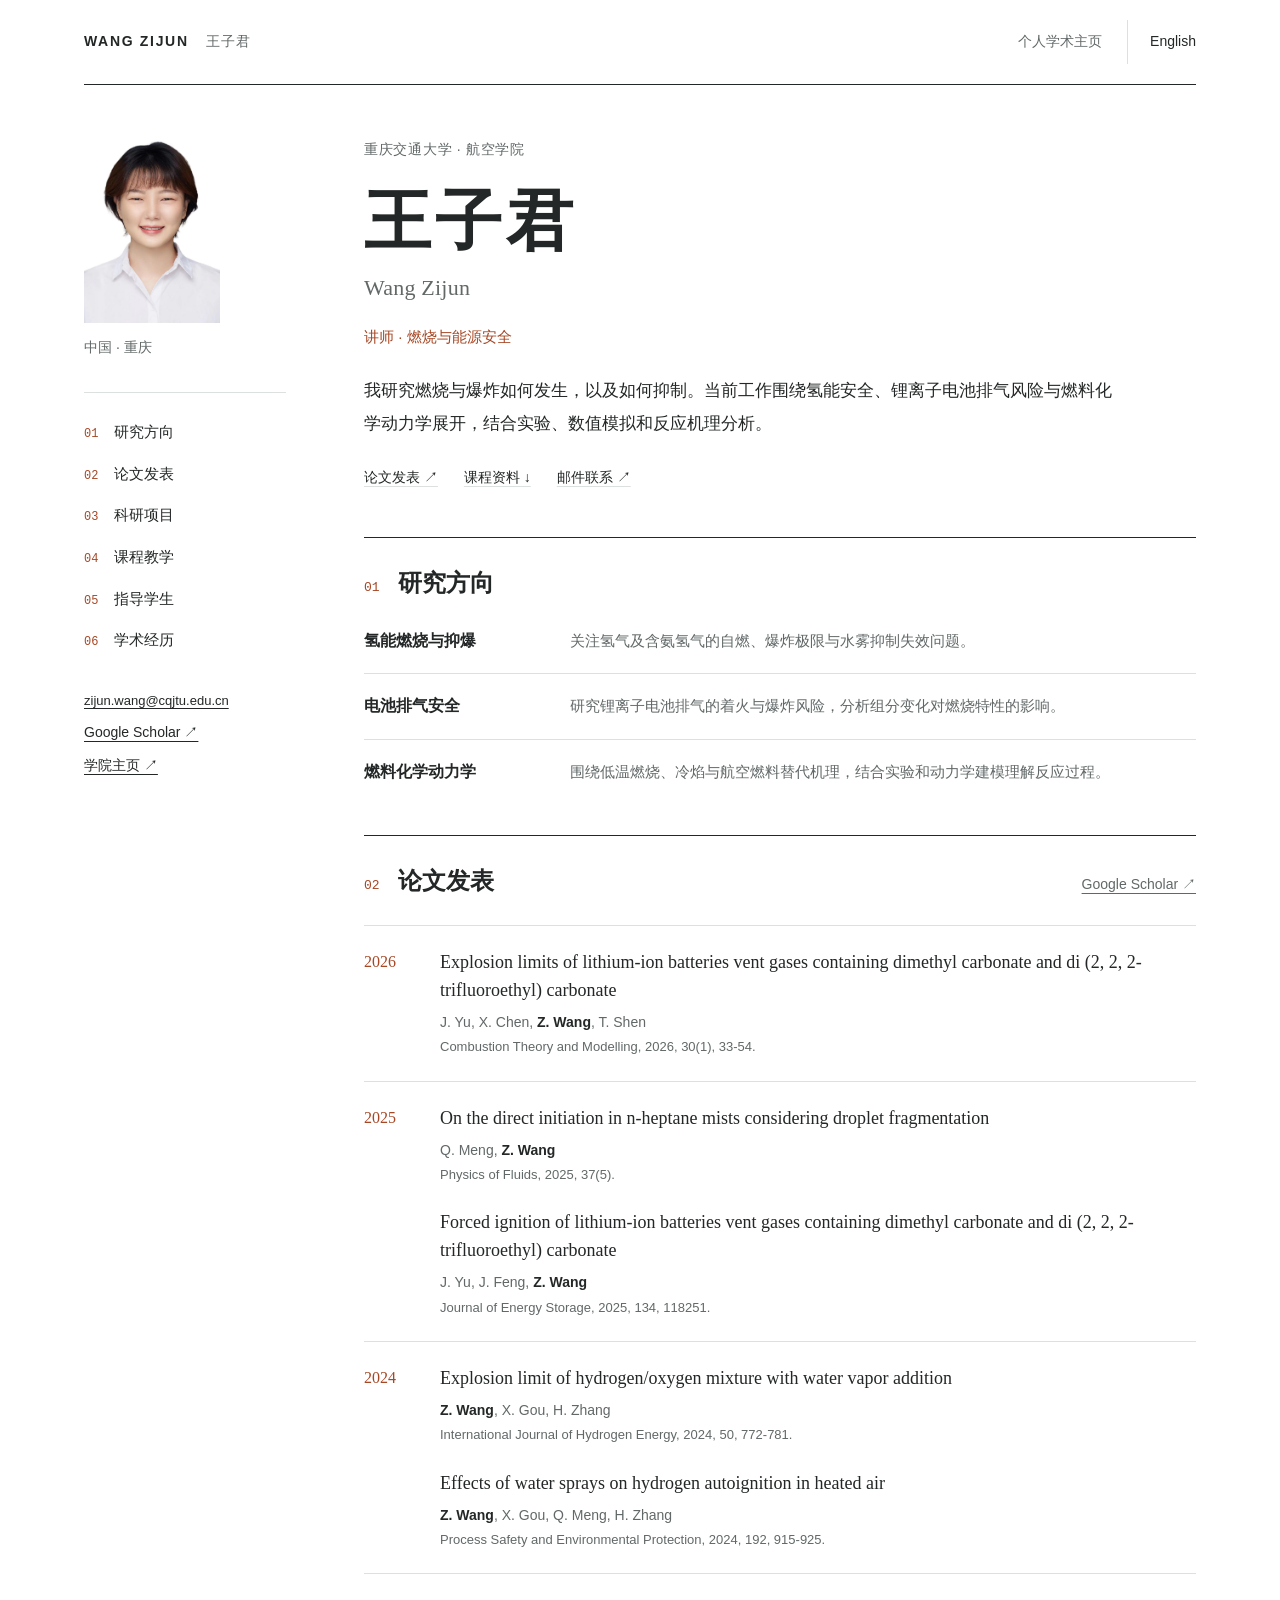
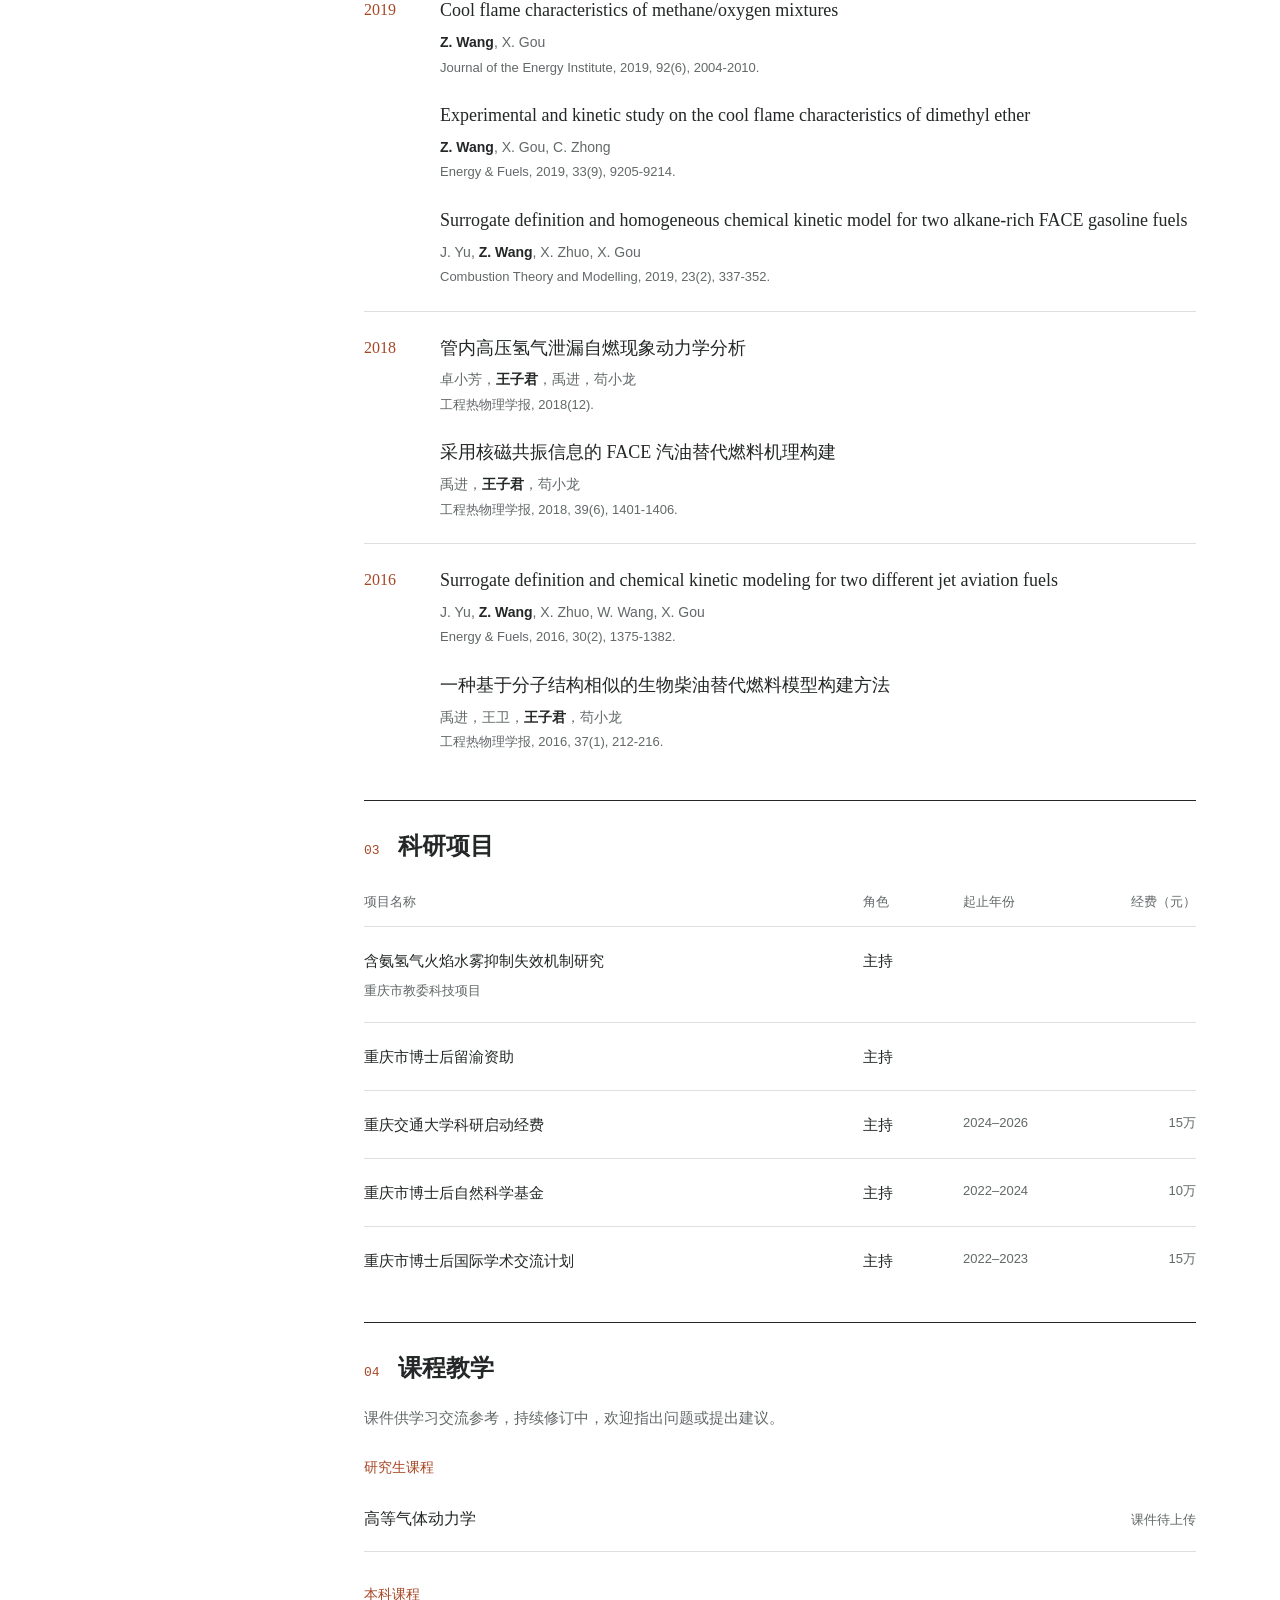
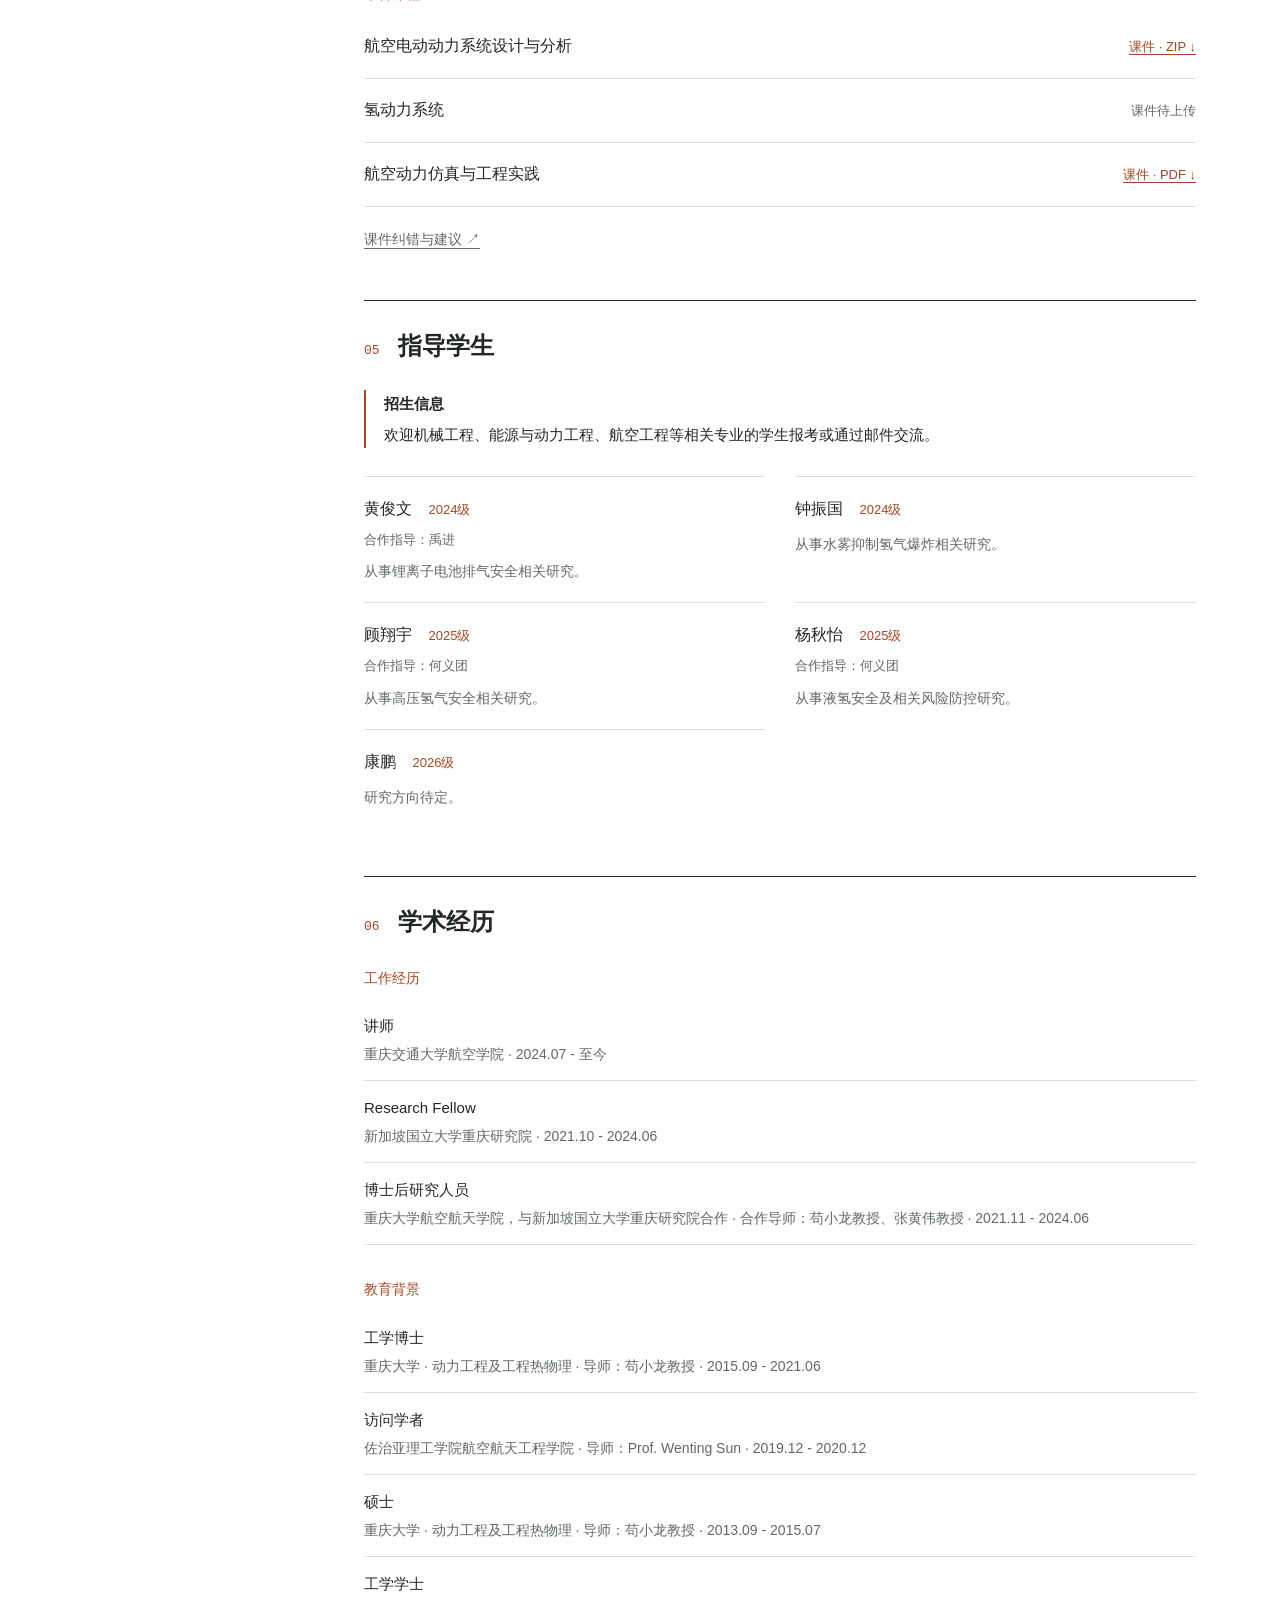
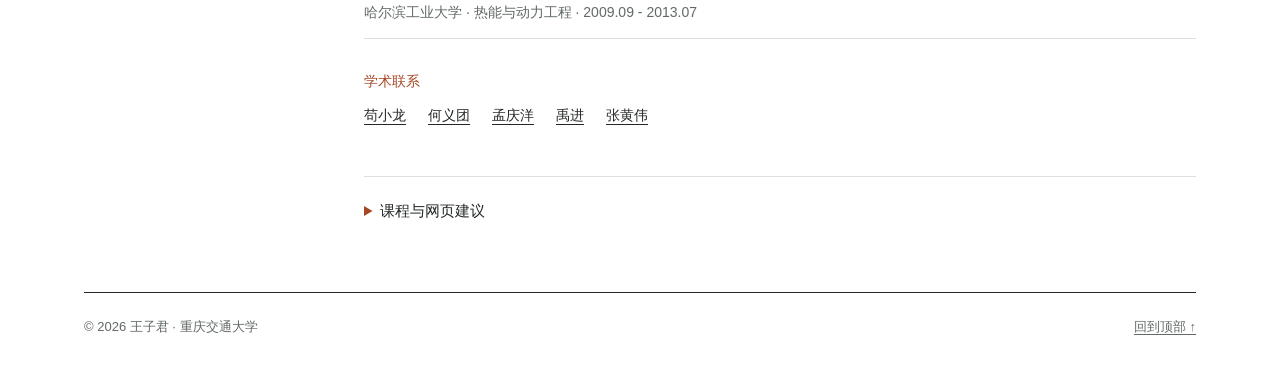
==== commit 487d5cb8: "Add Peng Kang to the 2026 graduate student cohort" ====
--- a/index.html
+++ b/index.html
@@ -110,6 +110,11 @@
                                 <span class="student-advisor"><span class="en">Co-advised: He Yituan</span><span class="zh">合作指导：何义团</span></span>
                                 <p><span class="en">Research on liquid hydrogen safety and related hazard mitigation.</span><span class="zh">从事液氢安全及相关风险防控研究。</span></p>
                             </li>
+                            <li>
+                                <strong><span class="en">Peng Kang</span><span class="zh">康鹏</span></strong>
+                                <span class="student-year"><span class="en">Class of 2026</span><span class="zh">2026级</span></span>
+                                <p><span class="en">Research direction to be determined.</span><span class="zh">研究方向待定。</span></p>
+                            </li>
                         </ul>
                 </section>
                 <section class="content-section" id="experience">
